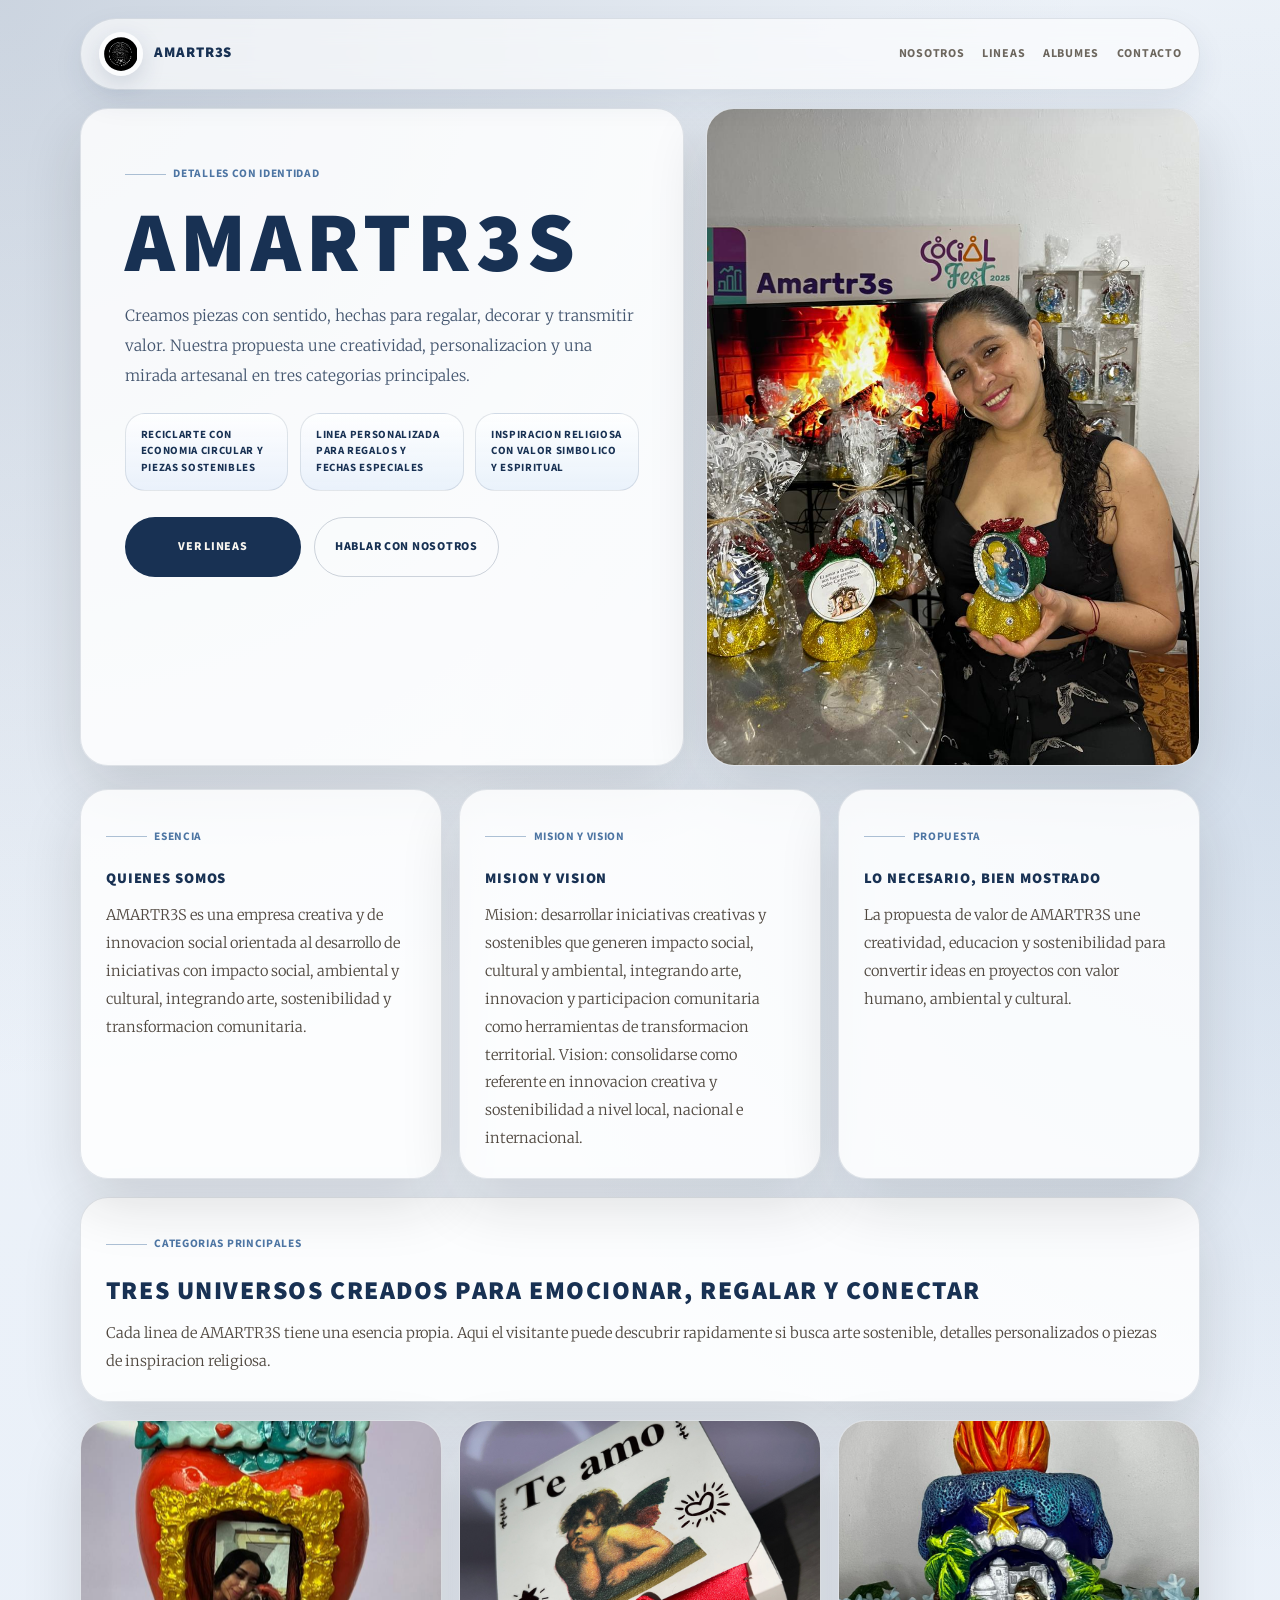
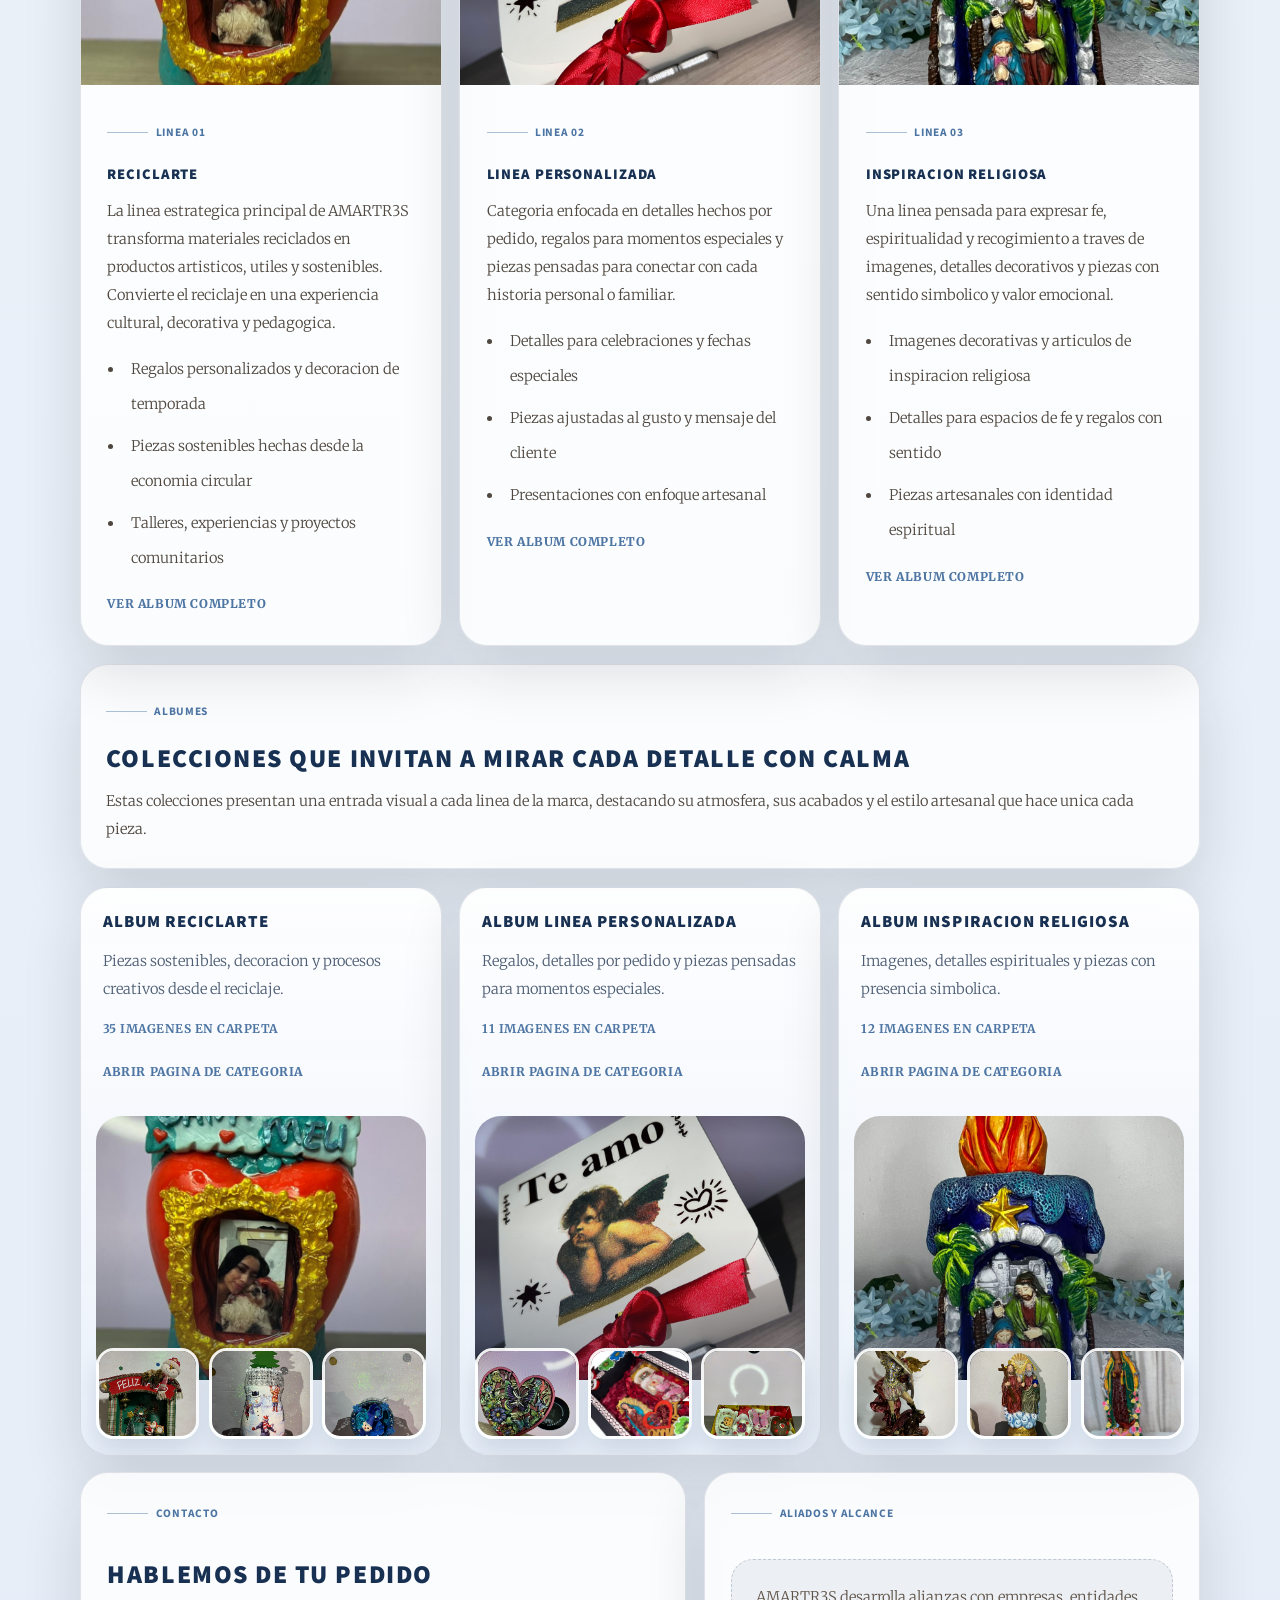
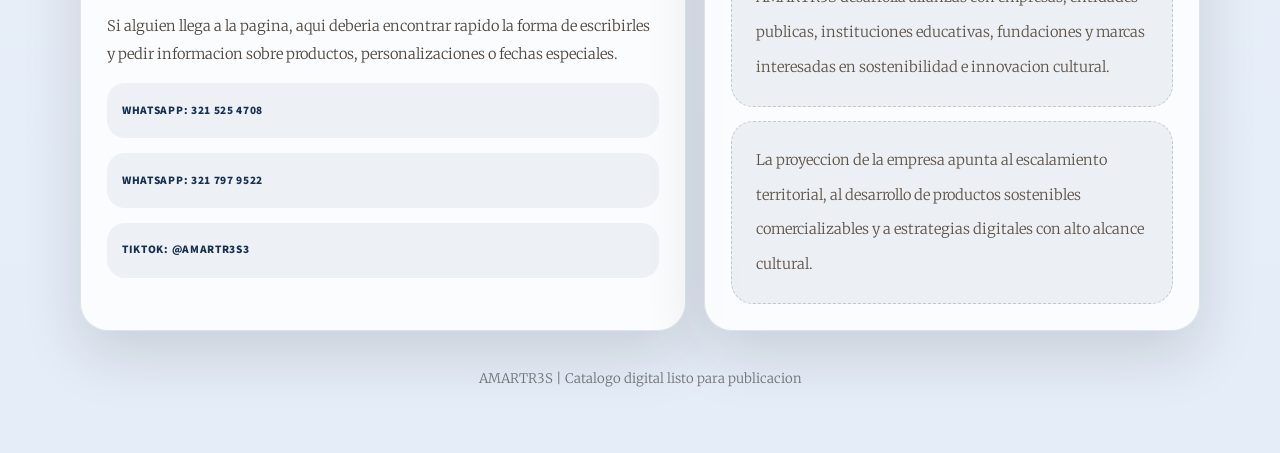
==== index.html @ bd8c4c05 "Initial site publish" ====
<!DOCTYPE HTML>
<html>
    <head>
        <title>AMARTR3S</title>
        <meta charset="utf-8" />
        <meta name="viewport" content="width=device-width, initial-scale=1, user-scalable=no" />
        <meta
            name="description"
            content="AMARTR3S crea detalles personalizados, decoracion reciclada y articulos con inspiracion religiosa."
        />
        <link rel="stylesheet" href="assets/css/main.css" />
        <noscript><link rel="stylesheet" href="assets/css/noscript.css" /></noscript>
        <style>
            :root {
                --cream: #f7f1e8;
                --sand: #dde6f2;
                --earth: #41597a;
                --forest: #183153;
                --olive: #4d75a3;
                --ink: #1f1d1a;
                --muted: #6c665d;
                --card: rgba(255, 255, 255, 0.82);
                --line: rgba(24, 49, 83, 0.16);
                --shadow: 0 24px 60px rgba(31, 29, 26, 0.14);
                --radius: 28px;
            }

            html {
                scroll-behavior: smooth;
            }

            body {
                background:
                    radial-gradient(circle at top left, rgba(65, 89, 122, 0.2), transparent 28%),
                    radial-gradient(circle at right 20%, rgba(77, 117, 163, 0.16), transparent 26%),
                    linear-gradient(180deg, #eef3f9 0%, #e5edf8 100%);
                color: var(--ink);
            }

            body,
            input,
            textarea {
                font-family: "Merriweather", Georgia, serif;
            }

            h1,
            h2,
            h3,
            h4,
            .brand,
            .nav-links a,
            .pill,
            .cta,
            .contact-chip,
            .section-tag {
                font-family: "Source Sans Pro", Helvetica, sans-serif;
                letter-spacing: 0.06em;
                text-transform: uppercase;
            }

            a {
                border-bottom: 0;
            }

            p {
                text-align: left;
            }

            #wrapper {
                background: transparent;
            }

            .site-shell {
                width: min(1120px, calc(100% - 2.4rem));
                margin: 0 auto;
                padding: 1.2rem 0 4rem 0;
            }

            .topbar {
                display: flex;
                align-items: center;
                justify-content: space-between;
                flex-wrap: wrap;
                gap: 1rem;
                padding: 0.9rem 1.2rem;
                margin-bottom: 1.2rem;
                background: rgba(255, 255, 255, 0.62);
                border: 1px solid rgba(24, 49, 83, 0.12);
                border-radius: 999px;
                backdrop-filter: blur(12px);
                box-shadow: 0 12px 30px rgba(24, 49, 83, 0.08);
            }

            .brand {
                display: inline-flex;
                align-items: center;
                gap: 0.8rem;
                color: var(--forest);
                font-size: 1rem;
                font-weight: 900;
            }

            .brand img {
                width: 3rem;
                height: 3rem;
                object-fit: contain;
                border-radius: 999px;
                background: rgba(255, 255, 255, 0.78);
                padding: 0.35rem;
                box-shadow: 0 8px 24px rgba(24, 49, 83, 0.15);
            }

            .nav-links {
                display: flex;
                gap: 1.2rem;
                flex-wrap: wrap;
                justify-content: flex-end;
            }

            .nav-links a {
                color: var(--muted);
                font-size: 0.82rem;
                font-weight: 700;
            }

            .nav-links a:hover,
            .nav-links a:focus {
                color: var(--forest);
            }

            .hero {
                display: grid;
                grid-template-columns: 1.1fr 0.9fr;
                gap: 1.5rem;
                align-items: stretch;
                margin-bottom: 1.6rem;
            }

            .hero-copy,
            .hero-photo,
            .panel,
            .line-card,
            .gallery-card,
            .contact-panel {
                background: var(--card);
                border: 1px solid rgba(24, 49, 83, 0.12);
                border-radius: var(--radius);
                box-shadow: var(--shadow);
            }

            .hero-copy {
                padding: 3rem;
            }

            .section-tag {
                display: inline-flex;
                align-items: center;
                gap: 0.5rem;
                margin-bottom: 1.2rem;
                color: var(--olive);
                font-size: 0.78rem;
                font-weight: 700;
            }

            .section-tag:before {
                content: "";
                width: 2.8rem;
                height: 1px;
                background: rgba(77, 117, 163, 0.45);
            }

            .hero h1 {
                margin-bottom: 1rem;
                font-size: clamp(2.8rem, 7vw, 5.8rem);
                line-height: 0.95;
                color: var(--forest);
            }

            .hero-lead {
                max-width: 36rem;
                margin-bottom: 1.2rem;
                font-size: 1.05rem;
                line-height: 1.95;
                color: #44566f;
            }

            .hero-points {
                display: grid;
                grid-template-columns: repeat(3, minmax(0, 1fr));
                gap: 0.8rem;
                margin: 1.5rem 0;
            }

            .pill {
                display: block;
                padding: 0.9rem 1rem;
                border: 1px solid rgba(24, 49, 83, 0.12);
                border-radius: 20px;
                background: linear-gradient(180deg, rgba(255, 255, 255, 0.84), rgba(230, 239, 250, 0.82));
                color: var(--forest);
                font-size: 0.75rem;
                font-weight: 700;
                line-height: 1.5;
            }

            .pill:hover {
                transform: translateY(-3px);
                box-shadow: 0 14px 28px rgba(24, 49, 83, 0.12);
            }

            .hero-actions {
                display: flex;
                gap: 0.9rem;
                flex-wrap: wrap;
                margin-top: 1.8rem;
            }

            .cta {
                display: inline-flex;
                align-items: center;
                justify-content: center;
                min-width: 12rem;
                padding: 1rem 1.35rem;
                border-radius: 999px;
                font-size: 0.82rem;
                font-weight: 800;
            }

            .cta.primary {
                background: var(--forest);
                color: #f8f5ef;
            }

            .cta.secondary {
                background: transparent;
                color: var(--forest);
                border: 1px solid rgba(24, 49, 83, 0.2);
            }

            .hero-photo {
                min-height: 100%;
                overflow: hidden;
            }

            .hero-photo img {
                width: 100%;
                height: 100%;
                min-height: 28rem;
                object-fit: cover;
                display: block;
            }

            .panel-grid,
            .lines-grid,
            .album-grid,
            .contact-grid {
                display: grid;
                gap: 1.2rem;
                margin-bottom: 1.2rem;
            }

            .panel-grid {
                grid-template-columns: repeat(3, minmax(0, 1fr));
            }

            .panel {
                padding: 1.7rem;
            }

            .panel h3,
            .line-card h3,
            .gallery-card h3,
            .contact-panel h3 {
                margin-bottom: 0.85rem;
                color: var(--forest);
                font-size: 1rem;
            }

            .panel p,
            .line-card p,
            .gallery-card p,
            .contact-panel p {
                margin: 0;
                color: #4f473f;
                line-height: 1.9;
            }

            .lines-grid {
                grid-template-columns: repeat(3, minmax(0, 1fr));
            }

            .line-card {
                overflow: hidden;
            }

            .line-link,
            .album-link {
                display: block;
                color: inherit;
            }

            .line-link:hover,
            .album-link:hover {
                transform: translateY(-4px);
            }

            .line-card img {
                width: 100%;
                height: 18rem;
                object-fit: cover;
                display: block;
            }

            .line-body,
            .gallery-body,
            .contact-body {
                padding: 1.8rem;
            }

            .card-cta {
                margin-top: 1rem;
                color: var(--olive);
                font-size: 0.82rem;
                font-weight: 800;
                letter-spacing: 0.05em;
                text-transform: uppercase;
            }

            .line-list {
                margin: 1rem 0 0 0;
                padding-left: 1.1rem;
                color: #4f473f;
            }

            .line-list li {
                margin-bottom: 0.5rem;
            }

            .album-grid {
                grid-template-columns: repeat(3, minmax(0, 1fr));
            }

            .album-card {
                overflow: hidden;
                padding: 0;
                background:
                    linear-gradient(180deg, rgba(255, 255, 255, 0.94), rgba(234, 241, 250, 0.92));
            }

            .album-cover {
                position: relative;
                padding: 1rem 1rem 0 1rem;
            }

            .album-cover:after {
                content: "";
                position: absolute;
                inset: 1rem 1rem 0 1rem;
                background: linear-gradient(180deg, transparent 42%, rgba(14, 28, 52, 0.42) 100%);
                border-radius: 26px;
                pointer-events: none;
            }

            .album-cover img {
                width: 100%;
                height: 18rem;
                border-radius: 26px;
                object-fit: cover;
                display: block;
            }

            .album-strip {
                display: grid;
                grid-template-columns: repeat(3, minmax(0, 1fr));
                gap: 0.65rem;
                padding: 0 1rem 1rem 1rem;
                margin-top: -2.2rem;
                position: relative;
                z-index: 2;
            }

            .album-strip img {
                width: 100%;
                height: 6.2rem;
                border-radius: 18px;
                object-fit: cover;
                display: block;
                border: 3px solid rgba(255, 255, 255, 0.92);
                box-shadow: 0 12px 24px rgba(24, 49, 83, 0.14);
            }

            .album-count {
                margin-top: 0.8rem;
                color: var(--olive);
                font-size: 0.82rem;
                font-weight: 700;
                letter-spacing: 0.04em;
                text-transform: uppercase;
            }

            .album-card .gallery-body {
                padding: 1.5rem 1.5rem 1rem 1.5rem;
            }

            .album-card h3 {
                font-size: 1.15rem;
            }

            .album-card p {
                color: #4d5d73;
            }

            .contact-grid {
                grid-template-columns: 1.1fr 0.9fr;
            }

            .contact-panel {
                padding: 0;
            }

            .contact-body {
                display: grid;
                gap: 1rem;
            }

            .contact-chip {
                display: inline-flex;
                align-items: center;
                padding: 0.95rem 1rem;
                border-radius: 18px;
                background: rgba(24, 49, 83, 0.06);
                color: var(--forest);
                font-size: 0.78rem;
                font-weight: 800;
            }

            .contact-note {
                padding: 1.4rem 1.6rem;
                border-radius: 22px;
                background: rgba(65, 89, 122, 0.08);
                border: 1px dashed rgba(24, 49, 83, 0.2);
                color: #5f5347;
            }

            .footer-note {
                padding-top: 1rem;
                color: rgba(31, 29, 26, 0.58);
                text-align: center;
                font-size: 0.9rem;
            }

            @media screen and (max-width: 980px) {
                .hero,
                .contact-grid,
                .lines-grid,
                .panel-grid,
                .album-grid {
                    grid-template-columns: 1fr;
                }

                .hero-copy {
                    padding: 2rem;
                }

                .hero-points {
                    grid-template-columns: 1fr;
                }
            }

            @media screen and (max-width: 640px) {
                .site-shell {
                    width: min(100% - 1.2rem, 1120px);
                }

                .topbar {
                    border-radius: 26px;
                    padding: 1rem;
                    justify-content: center;
                }

                .nav-links {
                    justify-content: center;
                }

                .hero h1 {
                    font-size: 2.8rem;
                }

                .hero-photo img,
                .line-card img,
                .album-cover img {
                    height: 13rem;
                    min-height: 13rem;
                }

                .album-strip img {
                    height: 4.8rem;
                }
            }
        </style>
    </head>
    <body class="is-preload">
        <div id="wrapper">
            <div class="site-shell">
                <header class="topbar">
                    <a class="brand" href="#inicio">
                        <img src="images/Logo/AMARTR3S.png" alt="Logo AMARTR3S" />
                        <span>AMARTR3S</span>
                    </a>
                    <nav class="nav-links">
                        <a href="#nosotros">Nosotros</a>
                        <a href="#lineas">Lineas</a>
                        <a href="#albumes">Albumes</a>
                        <a href="#contacto">Contacto</a>
                    </nav>
                </header>

                <main>
                    <section class="hero" id="inicio">
                        <div class="hero-copy">
                            <span class="section-tag">Detalles con identidad</span>
                            <h1>AMARTR3S</h1>
                            <p class="hero-lead">
                                Creamos piezas con sentido, hechas para regalar, decorar y transmitir
                                valor. Nuestra propuesta une creatividad, personalizacion y una
                                mirada artesanal en tres categorias principales.
                            </p>
                            <div class="hero-points">
                                <a class="pill" href="catalogo.html?categoria=reciclarte">ReciclArte con economia circular y piezas sostenibles</a>
                                <a class="pill" href="catalogo.html?categoria=personalizada">Linea personalizada para regalos y fechas especiales</a>
                                <a class="pill" href="catalogo.html?categoria=religiosa">Inspiracion religiosa con valor simbolico y espiritual</a>
                            </div>
                            <div class="hero-actions">
                                <a class="cta primary" href="#lineas">Ver lineas</a>
                                <a class="cta secondary" href="#contacto">Hablar con nosotros</a>
                            </div>
                        </div>
                        <div class="hero-photo">
                            <img src="images/Logo/Principal.jpeg" alt="Imagen principal de AMARTR3S" />
                        </div>
                    </section>

                    <section class="panel-grid" id="nosotros">
                        <article class="panel">
                            <span class="section-tag">Esencia</span>
                            <h3>Quienes somos</h3>
                            <p>
                                AMARTR3S es una empresa creativa y de innovacion social orientada al
                                desarrollo de iniciativas con impacto social, ambiental y cultural,
                                integrando arte, sostenibilidad y transformacion comunitaria.
                            </p>
                        </article>
                        <article class="panel">
                            <span class="section-tag">Mision y vision</span>
                            <h3>Mision y vision</h3>
                            <p>
                                Mision: desarrollar iniciativas creativas y sostenibles que generen
                                impacto social, cultural y ambiental, integrando arte, innovacion y
                                participacion comunitaria como herramientas de transformacion
                                territorial. Vision: consolidarse como referente en innovacion
                                creativa y sostenibilidad a nivel local, nacional e internacional.
                            </p>
                        </article>
                        <article class="panel">
                            <span class="section-tag">Propuesta</span>
                            <h3>Lo necesario, bien mostrado</h3>
                            <p>
                                La propuesta de valor de AMARTR3S une creatividad, educacion y
                                sostenibilidad para convertir ideas en proyectos con valor humano,
                                ambiental y cultural.
                            </p>
                        </article>
                    </section>

                    <section id="lineas">
                        <div class="panel" style="margin-bottom: 1.2rem;">
                            <span class="section-tag">Categorias principales</span>
                            <h2 style="margin-bottom: 0.8rem; color: var(--forest);">Tres universos creados para emocionar, regalar y conectar</h2>
                            <p>
                                Cada linea de AMARTR3S tiene una esencia propia. Aqui el visitante
                                puede descubrir rapidamente si busca arte sostenible, detalles
                                personalizados o piezas de inspiracion religiosa.
                            </p>
                        </div>

                        <div class="lines-grid">
                            <a class="line-card line-link" href="catalogo.html?categoria=reciclarte">
                                <img src="images/ReciclArte/Portada.jpeg" alt="Portada de ReciclArte" />
                                <div class="line-body">
                                    <span class="section-tag">Linea 01</span>
                                    <h3>ReciclArte</h3>
                                    <p>
                                        La linea estrategica principal de AMARTR3S transforma
                                        materiales reciclados en productos artisticos, utiles y
                                        sostenibles. Convierte el reciclaje en una experiencia
                                        cultural, decorativa y pedagogica.
                                    </p>
                                    <ul class="line-list">
                                        <li>Regalos personalizados y decoracion de temporada</li>
                                        <li>Piezas sostenibles hechas desde la economia circular</li>
                                        <li>Talleres, experiencias y proyectos comunitarios</li>
                                    </ul>
                                    <div class="card-cta">Ver album completo</div>
                                </div>
                            </a>

                            <a class="line-card line-link" href="catalogo.html?categoria=personalizada">
                                <img src="images/Linea personalizada/Portada.jpeg" alt="Portada de linea personalizada" />
                                <div class="line-body">
                                    <span class="section-tag">Linea 02</span>
                                    <h3>Linea personalizada</h3>
                                    <p>
                                        Categoria enfocada en detalles hechos por pedido, regalos para
                                        momentos especiales y piezas pensadas para conectar con cada
                                        historia personal o familiar.
                                    </p>
                                    <ul class="line-list">
                                        <li>Detalles para celebraciones y fechas especiales</li>
                                        <li>Piezas ajustadas al gusto y mensaje del cliente</li>
                                        <li>Presentaciones con enfoque artesanal</li>
                                    </ul>
                                    <div class="card-cta">Ver album completo</div>
                                </div>
                            </a>

                            <a class="line-card line-link" href="catalogo.html?categoria=religiosa">
                                <img src="images/Inspiracion religiosa/Portada.jpeg" alt="Portada de inspiracion religiosa" />
                                <div class="line-body">
                                    <span class="section-tag">Linea 03</span>
                                    <h3>Inspiracion religiosa</h3>
                                    <p>
                                        Una linea pensada para expresar fe, espiritualidad y
                                        recogimiento a traves de imagenes, detalles decorativos y
                                        piezas con sentido simbolico y valor emocional.
                                    </p>
                                    <ul class="line-list">
                                        <li>Imagenes decorativas y articulos de inspiracion religiosa</li>
                                        <li>Detalles para espacios de fe y regalos con sentido</li>
                                        <li>Piezas artesanales con identidad espiritual</li>
                                    </ul>
                                    <div class="card-cta">Ver album completo</div>
                                </div>
                            </a>
                        </div>
                    </section>

                    <section id="albumes">
                        <div class="panel" style="margin-bottom: 1.2rem;">
                            <span class="section-tag">Albumes</span>
                            <h2 style="margin-bottom: 0.8rem; color: var(--forest);">Colecciones que invitan a mirar cada detalle con calma</h2>
                            <p>
                                Estas colecciones presentan una entrada visual a cada linea de la
                                marca, destacando su atmosfera, sus acabados y el estilo artesanal
                                que hace unica cada pieza.
                            </p>
                        </div>

                        <div class="album-grid">
                            <a class="gallery-card album-card album-link" href="catalogo.html?categoria=reciclarte">
                                <div class="gallery-body">
                                    <h3>Album ReciclArte</h3>
                                    <p>Piezas sostenibles, decoracion y procesos creativos desde el reciclaje.</p>
                                    <div class="album-count" data-category-count="reciclarte">Cargando imagenes...</div>
                                    <div class="card-cta">Abrir pagina de categoria</div>
                                </div>
                                <div class="album-cover">
                                    <img src="images/ReciclArte/Portada.jpeg" alt="Portada album ReciclArte" />
                                </div>
                                <div class="album-strip">
                                    <img src="images/ReciclArte/IMG_1390.JPEG" alt="Muestra ReciclArte uno" />
                                    <img src="images/ReciclArte/IMG_1323.JPEG" alt="Muestra ReciclArte dos" />
                                    <img src="images/ReciclArte/IMG_1356.JPEG" alt="Muestra ReciclArte tres" />
                                </div>
                            </a>
                            <a class="gallery-card album-card album-link" href="catalogo.html?categoria=personalizada">
                                <div class="gallery-body">
                                    <h3>Album Linea personalizada</h3>
                                    <p>Regalos, detalles por pedido y piezas pensadas para momentos especiales.</p>
                                    <div class="album-count" data-category-count="personalizada">Cargando imagenes...</div>
                                    <div class="card-cta">Abrir pagina de categoria</div>
                                </div>
                                <div class="album-cover">
                                    <img src="images/Linea personalizada/Portada.jpeg" alt="Portada album linea personalizada" />
                                </div>
                                <div class="album-strip">
                                    <img src="images/Linea personalizada/WhatsApp Image 2026-03-20 at 8.17.40 PM (2).jpeg" alt="Muestra personalizada uno" />
                                    <img src="images/Linea personalizada/WhatsApp Image 2026-03-20 at 8.17.43 PM.jpeg" alt="Muestra personalizada dos" />
                                    <img src="images/Linea personalizada/WhatsApp Image 2026-03-20 at 8.18.00 PM.jpeg" alt="Muestra personalizada tres" />
                                </div>
                            </a>
                            <a class="gallery-card album-card album-link" href="catalogo.html?categoria=religiosa">
                                <div class="gallery-body">
                                    <h3>Album Inspiracion religiosa</h3>
                                    <p>Imagenes, detalles espirituales y piezas con presencia simbolica.</p>
                                    <div class="album-count" data-category-count="religiosa">Cargando imagenes...</div>
                                    <div class="card-cta">Abrir pagina de categoria</div>
                                </div>
                                <div class="album-cover">
                                    <img src="images/Inspiracion religiosa/Portada.jpeg" alt="Portada album inspiracion religiosa" />
                                </div>
                                <div class="album-strip">
                                    <img src="images/Inspiracion religiosa/IMG_0183.JPEG" alt="Muestra religiosa uno" />
                                    <img src="images/Inspiracion religiosa/IMG_0524.JPEG" alt="Muestra religiosa dos" />
                                    <img src="images/Inspiracion religiosa/WhatsApp Image 2026-03-20 at 8.17.40 PM.jpeg" alt="Muestra religiosa tres" />
                                </div>
                            </a>
                        </div>
                    </section>

                    <section class="contact-grid" id="contacto">
                        <article class="contact-panel">
                            <div class="contact-body">
                                <span class="section-tag">Contacto</span>
                                <h2 style="margin-bottom: 0.4rem; color: var(--forest);">Hablemos de tu pedido</h2>
                                <p>
                                    Si alguien llega a la pagina, aqui deberia encontrar rapido la
                                    forma de escribirles y pedir informacion sobre productos,
                                    personalizaciones o fechas especiales.
                                </p>
                                <a class="contact-chip" href="https://wa.me/573215254708">WhatsApp: 321 525 4708</a>
                                <a class="contact-chip" href="https://wa.me/573217979522">WhatsApp: 321 797 9522</a>
                                <a class="contact-chip" href="https://www.tiktok.com/@amartr3s3?is_from_webapp=1&amp;sender_device=pc">TikTok: @amartr3s3</a>
                            </div>
                        </article>

                        <aside class="contact-panel">
                            <div class="contact-body">
                                <span class="section-tag">Aliados y alcance</span>
                                <div class="contact-note">
                                    AMARTR3S desarrolla alianzas con empresas, entidades publicas,
                                    instituciones educativas, fundaciones y marcas interesadas en
                                    sostenibilidad e innovacion cultural.
                                </div>
                                <div class="contact-note">
                                    La proyeccion de la empresa apunta al escalamiento territorial,
                                    al desarrollo de productos sostenibles comercializables y a
                                    estrategias digitales con alto alcance cultural.
                                </div>
                            </div>
                        </aside>
                    </section>
                </main>

                <div class="footer-note">
                    AMARTR3S | Catalogo digital listo para publicacion
                </div>
            </div>
        </div>

        <script src="assets/js/catalog-data.js"></script>
        <script src="assets/js/jquery.min.js"></script>
        <script src="assets/js/jquery.scrollex.min.js"></script>
        <script src="assets/js/jquery.scrolly.min.js"></script>
        <script src="assets/js/browser.min.js"></script>
        <script src="assets/js/breakpoints.min.js"></script>
        <script src="assets/js/util.js"></script>
        <script>
            (function () {
                var categories = (window.AMARTR3S_DATA && window.AMARTR3S_DATA.categories) || {};
                var counters = document.querySelectorAll("[data-category-count]");

                counters.forEach(function (node) {
                    var key = node.getAttribute("data-category-count");
                    var itemCount = categories[key] && categories[key].items ? categories[key].items.length : 0;
                    node.textContent = itemCount + " imagenes en carpeta";
                });
            })();
        </script>
        <script src="assets/js/main.js"></script>
    </body>
</html>
---- assets/css/main.css ----
@import url(fontawesome-all.min.css);
@import url("https://fonts.googleapis.com/css?family=Merriweather:300,700,300italic,700italic|Source+Sans+Pro:900");

/*
	Massively by HTML5 UP
	html5up.net | @ajlkn
	Free for personal and commercial use under the CCA 3.0 license (html5up.net/license)
*/

html, body, div, span, applet, object,
iframe, h1, h2, h3, h4, h5, h6, p, blockquote,
pre, a, abbr, acronym, address, big, cite,
code, del, dfn, em, img, ins, kbd, q, s, samp,
small, strike, strong, sub, sup, tt, var, b,
u, i, center, dl, dt, dd, ol, ul, li, fieldset,
form, label, legend, table, caption, tbody,
tfoot, thead, tr, th, td, article, aside,
canvas, details, embed, figure, figcaption,
footer, header, hgroup, menu, nav, output, ruby,
section, summary, time, mark, audio, video {
	margin: 0;
	padding: 0;
	border: 0;
	font-size: 100%;
	font: inherit;
	vertical-align: baseline;}

article, aside, details, figcaption, figure,
footer, header, hgroup, menu, nav, section {
	display: block;}

body {
	line-height: 1;
}

ol, ul {
	list-style: none;
}

blockquote, q {
	quotes: none;
}

	blockquote:before, blockquote:after, q:before, q:after {
		content: '';
		content: none;
	}

table {
	border-collapse: collapse;
	border-spacing: 0;
}

body {
	-webkit-text-size-adjust: none;
}

mark {
	background-color: transparent;
	color: inherit;
}

input::-moz-focus-inner {
	border: 0;
	padding: 0;
}

input, select, textarea {
	-moz-appearance: none;
	-webkit-appearance: none;
	-ms-appearance: none;
	appearance: none;
}

/* Basic */

	@-ms-viewport {
		width: device-width;
	}

	body {
		-ms-overflow-style: scrollbar;
	}

	@media screen and (max-width: 480px) {

		html, body {
			min-width: 320px;
		}

	}

	html {
		box-sizing: border-box;
	}

	*, *:before, *:after {
		box-sizing: inherit;
	}

	body {
		background-color: #1e252d;
	}

		body.is-preload *, body.is-preload *:before, body.is-preload *:after {
			-moz-animation: none !important;
			-webkit-animation: none !important;
			-ms-animation: none !important;
			animation: none !important;
			-moz-transition: none !important;
			-webkit-transition: none !important;
			-ms-transition: none !important;
			transition: none !important;
		}

/* Type */

	html {
		font-size: 16pt;
	}

		@media screen and (max-width: 1680px) {

			html {
				font-size: 12pt;
			}

		}

		@media screen and (max-width: 1280px) {

			html {
				font-size: 11pt;
			}

		}

		@media screen and (max-width: 360px) {

			html {
				font-size: 10pt;
			}

		}

	body {
		color: #212931;
	}

	body, input, select, textarea {
		font-family: "Merriweather", Georgia, serif;
		font-weight: 300;
		font-size: 1rem;
		line-height: 2.375;
	}

	a {
		-moz-transition: color 0.2s ease-in-out, background-color 0.2s ease-in-out, border-color 0.2s ease-in-out, box-shadow 0.2s ease-in-out;
		-webkit-transition: color 0.2s ease-in-out, background-color 0.2s ease-in-out, border-color 0.2s ease-in-out, box-shadow 0.2s ease-in-out;
		-ms-transition: color 0.2s ease-in-out, background-color 0.2s ease-in-out, border-color 0.2s ease-in-out, box-shadow 0.2s ease-in-out;
		transition: color 0.2s ease-in-out, background-color 0.2s ease-in-out, border-color 0.2s ease-in-out, box-shadow 0.2s ease-in-out;
		border-bottom: dotted 1px;
		text-decoration: none;
	}

		a:hover {
			border-bottom-color: transparent;
		}

	strong, b {
		font-weight: 600;
	}

	em, i {
		font-style: italic;
	}

	p {
		text-align: justify;
		margin: 0 0 2rem 0;
	}

	h1, h2, h3, h4, h5, h6 {
		font-family: "Source Sans Pro", Helvetica, sans-serif;
		font-weight: 900;
		line-height: 1.5;
		letter-spacing: 0.075em;
		text-transform: uppercase;
		margin: 0 0 1rem 0;
	}

		h1 a, h2 a, h3 a, h4 a, h5 a, h6 a {
			border-bottom: 0;
			color: inherit;
			text-decoration: none;
		}

	h1 {
		font-size: 4rem;
		line-height: 1.1;
		margin: 0 0 2rem 0;
	}

	h2 {
		font-size: 1.75rem;
		line-height: 1.3;
		margin: 0 0 1.5rem 0;
	}

	h3 {
		font-size: 1.25rem;
		margin: 0 0 1.5rem 0;
	}

	h4 {
		font-size: 1rem;
	}

	h5 {
		font-size: 0.9rem;
	}

	h6 {
		font-size: 0.8rem;
	}

	sub {
		font-size: 0.8rem;
		position: relative;
		top: 0.5rem;
	}

	sup {
		font-size: 0.8rem;
		position: relative;
		top: -0.5rem;
	}

	blockquote {
		border-left: solid 4px;
		font-style: italic;
		margin: 0 0 2rem 0;
		padding: 0.5rem 0 0.5rem 2rem;
	}

	code {
		border: solid 2px;
		font-family: "Courier New", monospace;
		font-size: 0.9rem;
		margin: 0 0.25rem;
		padding: 0.25rem 0.65rem;
	}

	pre {
		-webkit-overflow-scrolling: touch;
		font-family: "Courier New", monospace;
		font-size: 0.9rem;
		margin: 0 0 2rem 0;
	}

		pre code {
			display: block;
			line-height: 1.75;
			padding: 1rem 1.5rem;
			overflow-x: auto;
		}

	hr {
		border: 0;
		border-bottom: solid 2px;
		margin: 3rem 0;
	}

		hr.major {
			margin: 5rem 0;
		}

	.align-left {
		text-align: left;
	}

	.align-center {
		text-align: center;
	}

	.align-right {
		text-align: right;
	}

	input, select, textarea {
		color: #212931;
	}

	a {
		color: #212931;
		border-bottom-color: rgba(33, 41, 49, 0.5);
	}

		a:hover {
			border-bottom-color: transparent;
			color: #18bfef !important;
		}

	strong, b {
		color: #212931;
	}

	h1, h2, h3, h4, h5, h6 {
		color: #212931;
	}

	blockquote {
		border-left-color: #eeeeee;
	}

	code {
		background: rgba(220, 220, 220, 0.25);
		border-color: #eeeeee;
	}

	hr {
		border-bottom-color: #eeeeee;
	}

/* Row */

	.row {
		display: flex;
		flex-wrap: wrap;
		box-sizing: border-box;
		align-items: stretch;
	}

		.row > * {
			box-sizing: border-box;
		}

		.row.gtr-uniform > * > :last-child {
			margin-bottom: 0;
		}

		.row.aln-left {
			justify-content: flex-start;
		}

		.row.aln-center {
			justify-content: center;
		}

		.row.aln-right {
			justify-content: flex-end;
		}

		.row.aln-top {
			align-items: flex-start;
		}

		.row.aln-middle {
			align-items: center;
		}

		.row.aln-bottom {
			align-items: flex-end;
		}

		.row > .imp {
			order: -1;
		}

		.row > .col-1 {
			width: 8.33333%;
		}

		.row > .off-1 {
			margin-left: 8.33333%;
		}

		.row > .col-2 {
			width: 16.66667%;
		}

		.row > .off-2 {
			margin-left: 16.66667%;
		}

		.row > .col-3 {
			width: 25%;
		}

		.row > .off-3 {
			margin-left: 25%;
		}

		.row > .col-4 {
			width: 33.33333%;
		}

		.row > .off-4 {
			margin-left: 33.33333%;
		}

		.row > .col-5 {
			width: 41.66667%;
		}

		.row > .off-5 {
			margin-left: 41.66667%;
		}

		.row > .col-6 {
			width: 50%;
		}

		.row > .off-6 {
			margin-left: 50%;
		}

		.row > .col-7 {
			width: 58.33333%;
		}

		.row > .off-7 {
			margin-left: 58.33333%;
		}

		.row > .col-8 {
			width: 66.66667%;
		}

		.row > .off-8 {
			margin-left: 66.66667%;
		}

		.row > .col-9 {
			width: 75%;
		}

		.row > .off-9 {
			margin-left: 75%;
		}

		.row > .col-10 {
			width: 83.33333%;
		}

		.row > .off-10 {
			margin-left: 83.33333%;
		}

		.row > .col-11 {
			width: 91.66667%;
		}

		.row > .off-11 {
			margin-left: 91.66667%;
		}

		.row > .col-12 {
			width: 100%;
		}

		.row > .off-12 {
			margin-left: 100%;
		}

		.row.gtr-0 {
			margin-top: 0;
			margin-left: 0rem;
		}

			.row.gtr-0 > * {
				padding: 0 0 0 0rem;
			}

			.row.gtr-0.gtr-uniform {
				margin-top: 0rem;
			}

				.row.gtr-0.gtr-uniform > * {
					padding-top: 0rem;
				}

		.row.gtr-25 {
			margin-top: 0;
			margin-left: -0.375rem;
		}

			.row.gtr-25 > * {
				padding: 0 0 0 0.375rem;
			}

			.row.gtr-25.gtr-uniform {
				margin-top: -0.375rem;
			}

				.row.gtr-25.gtr-uniform > * {
					padding-top: 0.375rem;
				}

		.row.gtr-50 {
			margin-top: 0;
			margin-left: -0.75rem;
		}

			.row.gtr-50 > * {
				padding: 0 0 0 0.75rem;
			}

			.row.gtr-50.gtr-uniform {
				margin-top: -0.75rem;
			}

				.row.gtr-50.gtr-uniform > * {
					padding-top: 0.75rem;
				}

		.row {
			margin-top: 0;
			margin-left: -1.5rem;
		}

			.row > * {
				padding: 0 0 0 1.5rem;
			}

			.row.gtr-uniform {
				margin-top: -1.5rem;
			}

				.row.gtr-uniform > * {
					padding-top: 1.5rem;
				}

		.row.gtr-150 {
			margin-top: 0;
			margin-left: -2.25rem;
		}

			.row.gtr-150 > * {
				padding: 0 0 0 2.25rem;
			}

			.row.gtr-150.gtr-uniform {
				margin-top: -2.25rem;
			}

				.row.gtr-150.gtr-uniform > * {
					padding-top: 2.25rem;
				}

		.row.gtr-200 {
			margin-top: 0;
			margin-left: -3rem;
		}

			.row.gtr-200 > * {
				padding: 0 0 0 3rem;
			}

			.row.gtr-200.gtr-uniform {
				margin-top: -3rem;
			}

				.row.gtr-200.gtr-uniform > * {
					padding-top: 3rem;
				}

		@media screen and (max-width: 1680px) {

			.row {
				display: flex;
				flex-wrap: wrap;
				box-sizing: border-box;
				align-items: stretch;
			}

				.row > * {
					box-sizing: border-box;
				}

				.row.gtr-uniform > * > :last-child {
					margin-bottom: 0;
				}

				.row.aln-left {
					justify-content: flex-start;
				}

				.row.aln-center {
					justify-content: center;
				}

				.row.aln-right {
					justify-content: flex-end;
				}

				.row.aln-top {
					align-items: flex-start;
				}

				.row.aln-middle {
					align-items: center;
				}

				.row.aln-bottom {
					align-items: flex-end;
				}

				.row > .imp-xlarge {
					order: -1;
				}

				.row > .col-1-xlarge {
					width: 8.33333%;
				}

				.row > .off-1-xlarge {
					margin-left: 8.33333%;
				}

				.row > .col-2-xlarge {
					width: 16.66667%;
				}

				.row > .off-2-xlarge {
					margin-left: 16.66667%;
				}

				.row > .col-3-xlarge {
					width: 25%;
				}

				.row > .off-3-xlarge {
					margin-left: 25%;
				}

				.row > .col-4-xlarge {
					width: 33.33333%;
				}

				.row > .off-4-xlarge {
					margin-left: 33.33333%;
				}

				.row > .col-5-xlarge {
					width: 41.66667%;
				}

				.row > .off-5-xlarge {
					margin-left: 41.66667%;
				}

				.row > .col-6-xlarge {
					width: 50%;
				}

				.row > .off-6-xlarge {
					margin-left: 50%;
				}

				.row > .col-7-xlarge {
					width: 58.33333%;
				}

				.row > .off-7-xlarge {
					margin-left: 58.33333%;
				}

				.row > .col-8-xlarge {
					width: 66.66667%;
				}

				.row > .off-8-xlarge {
					margin-left: 66.66667%;
				}

				.row > .col-9-xlarge {
					width: 75%;
				}

				.row > .off-9-xlarge {
					margin-left: 75%;
				}

				.row > .col-10-xlarge {
					width: 83.33333%;
				}

				.row > .off-10-xlarge {
					margin-left: 83.33333%;
				}

				.row > .col-11-xlarge {
					width: 91.66667%;
				}

				.row > .off-11-xlarge {
					margin-left: 91.66667%;
				}

				.row > .col-12-xlarge {
					width: 100%;
				}

				.row > .off-12-xlarge {
					margin-left: 100%;
				}

				.row.gtr-0 {
					margin-top: 0;
					margin-left: 0rem;
				}

					.row.gtr-0 > * {
						padding: 0 0 0 0rem;
					}

					.row.gtr-0.gtr-uniform {
						margin-top: 0rem;
					}

						.row.gtr-0.gtr-uniform > * {
							padding-top: 0rem;
						}

				.row.gtr-25 {
					margin-top: 0;
					margin-left: -0.375rem;
				}

					.row.gtr-25 > * {
						padding: 0 0 0 0.375rem;
					}

					.row.gtr-25.gtr-uniform {
						margin-top: -0.375rem;
					}

						.row.gtr-25.gtr-uniform > * {
							padding-top: 0.375rem;
						}

				.row.gtr-50 {
					margin-top: 0;
					margin-left: -0.75rem;
				}

					.row.gtr-50 > * {
						padding: 0 0 0 0.75rem;
					}

					.row.gtr-50.gtr-uniform {
						margin-top: -0.75rem;
					}

						.row.gtr-50.gtr-uniform > * {
							padding-top: 0.75rem;
						}

				.row {
					margin-top: 0;
					margin-left: -1.5rem;
				}

					.row > * {
						padding: 0 0 0 1.5rem;
					}

					.row.gtr-uniform {
						margin-top: -1.5rem;
					}

						.row.gtr-uniform > * {
							padding-top: 1.5rem;
						}

				.row.gtr-150 {
					margin-top: 0;
					margin-left: -2.25rem;
				}

					.row.gtr-150 > * {
						padding: 0 0 0 2.25rem;
					}

					.row.gtr-150.gtr-uniform {
						margin-top: -2.25rem;
					}

						.row.gtr-150.gtr-uniform > * {
							padding-top: 2.25rem;
						}

				.row.gtr-200 {
					margin-top: 0;
					margin-left: -3rem;
				}

					.row.gtr-200 > * {
						padding: 0 0 0 3rem;
					}

					.row.gtr-200.gtr-uniform {
						margin-top: -3rem;
					}

						.row.gtr-200.gtr-uniform > * {
							padding-top: 3rem;
						}

		}

		@media screen and (max-width: 1280px) {

			.row {
				display: flex;
				flex-wrap: wrap;
				box-sizing: border-box;
				align-items: stretch;
			}

				.row > * {
					box-sizing: border-box;
				}

				.row.gtr-uniform > * > :last-child {
					margin-bottom: 0;
				}

				.row.aln-left {
					justify-content: flex-start;
				}

				.row.aln-center {
					justify-content: center;
				}

				.row.aln-right {
					justify-content: flex-end;
				}

				.row.aln-top {
					align-items: flex-start;
				}

				.row.aln-middle {
					align-items: center;
				}

				.row.aln-bottom {
					align-items: flex-end;
				}

				.row > .imp-large {
					order: -1;
				}

				.row > .col-1-large {
					width: 8.33333%;
				}

				.row > .off-1-large {
					margin-left: 8.33333%;
				}

				.row > .col-2-large {
					width: 16.66667%;
				}

				.row > .off-2-large {
					margin-left: 16.66667%;
				}

				.row > .col-3-large {
					width: 25%;
				}

				.row > .off-3-large {
					margin-left: 25%;
				}

				.row > .col-4-large {
					width: 33.33333%;
				}

				.row > .off-4-large {
					margin-left: 33.33333%;
				}

				.row > .col-5-large {
					width: 41.66667%;
				}

				.row > .off-5-large {
					margin-left: 41.66667%;
				}

				.row > .col-6-large {
					width: 50%;
				}

				.row > .off-6-large {
					margin-left: 50%;
				}

				.row > .col-7-large {
					width: 58.33333%;
				}

				.row > .off-7-large {
					margin-left: 58.33333%;
				}

				.row > .col-8-large {
					width: 66.66667%;
				}

				.row > .off-8-large {
					margin-left: 66.66667%;
				}

				.row > .col-9-large {
					width: 75%;
				}

				.row > .off-9-large {
					margin-left: 75%;
				}

				.row > .col-10-large {
					width: 83.33333%;
				}

				.row > .off-10-large {
					margin-left: 83.33333%;
				}

				.row > .col-11-large {
					width: 91.66667%;
				}

				.row > .off-11-large {
					margin-left: 91.66667%;
				}

				.row > .col-12-large {
					width: 100%;
				}

				.row > .off-12-large {
					margin-left: 100%;
				}

				.row.gtr-0 {
					margin-top: 0;
					margin-left: 0rem;
				}

					.row.gtr-0 > * {
						padding: 0 0 0 0rem;
					}

					.row.gtr-0.gtr-uniform {
						margin-top: 0rem;
					}

						.row.gtr-0.gtr-uniform > * {
							padding-top: 0rem;
						}

				.row.gtr-25 {
					margin-top: 0;
					margin-left: -0.375rem;
				}

					.row.gtr-25 > * {
						padding: 0 0 0 0.375rem;
					}

					.row.gtr-25.gtr-uniform {
						margin-top: -0.375rem;
					}

						.row.gtr-25.gtr-uniform > * {
							padding-top: 0.375rem;
						}

				.row.gtr-50 {
					margin-top: 0;
					margin-left: -0.75rem;
				}

					.row.gtr-50 > * {
						padding: 0 0 0 0.75rem;
					}

					.row.gtr-50.gtr-uniform {
						margin-top: -0.75rem;
					}

						.row.gtr-50.gtr-uniform > * {
							padding-top: 0.75rem;
						}

				.row {
					margin-top: 0;
					margin-left: -1.5rem;
				}

					.row > * {
						padding: 0 0 0 1.5rem;
					}

					.row.gtr-uniform {
						margin-top: -1.5rem;
					}

						.row.gtr-uniform > * {
							padding-top: 1.5rem;
						}

				.row.gtr-150 {
					margin-top: 0;
					margin-left: -2.25rem;
				}

					.row.gtr-150 > * {
						padding: 0 0 0 2.25rem;
					}

					.row.gtr-150.gtr-uniform {
						margin-top: -2.25rem;
					}

						.row.gtr-150.gtr-uniform > * {
							padding-top: 2.25rem;
						}

				.row.gtr-200 {
					margin-top: 0;
					margin-left: -3rem;
				}

					.row.gtr-200 > * {
						padding: 0 0 0 3rem;
					}

					.row.gtr-200.gtr-uniform {
						margin-top: -3rem;
					}

						.row.gtr-200.gtr-uniform > * {
							padding-top: 3rem;
						}

		}

		@media screen and (max-width: 980px) {

			.row {
				display: flex;
				flex-wrap: wrap;
				box-sizing: border-box;
				align-items: stretch;
			}

				.row > * {
					box-sizing: border-box;
				}

				.row.gtr-uniform > * > :last-child {
					margin-bottom: 0;
				}

				.row.aln-left {
					justify-content: flex-start;
				}

				.row.aln-center {
					justify-content: center;
				}

				.row.aln-right {
					justify-content: flex-end;
				}

				.row.aln-top {
					align-items: flex-start;
				}

				.row.aln-middle {
					align-items: center;
				}

				.row.aln-bottom {
					align-items: flex-end;
				}

				.row > .imp-medium {
					order: -1;
				}

				.row > .col-1-medium {
					width: 8.33333%;
				}

				.row > .off-1-medium {
					margin-left: 8.33333%;
				}

				.row > .col-2-medium {
					width: 16.66667%;
				}

				.row > .off-2-medium {
					margin-left: 16.66667%;
				}

				.row > .col-3-medium {
					width: 25%;
				}

				.row > .off-3-medium {
					margin-left: 25%;
				}

				.row > .col-4-medium {
					width: 33.33333%;
				}

				.row > .off-4-medium {
					margin-left: 33.33333%;
				}

				.row > .col-5-medium {
					width: 41.66667%;
				}

				.row > .off-5-medium {
					margin-left: 41.66667%;
				}

				.row > .col-6-medium {
					width: 50%;
				}

				.row > .off-6-medium {
					margin-left: 50%;
				}

				.row > .col-7-medium {
					width: 58.33333%;
				}

				.row > .off-7-medium {
					margin-left: 58.33333%;
				}

				.row > .col-8-medium {
					width: 66.66667%;
				}

				.row > .off-8-medium {
					margin-left: 66.66667%;
				}

				.row > .col-9-medium {
					width: 75%;
				}

				.row > .off-9-medium {
					margin-left: 75%;
				}

				.row > .col-10-medium {
					width: 83.33333%;
				}

				.row > .off-10-medium {
					margin-left: 83.33333%;
				}

				.row > .col-11-medium {
					width: 91.66667%;
				}

				.row > .off-11-medium {
					margin-left: 91.66667%;
				}

				.row > .col-12-medium {
					width: 100%;
				}

				.row > .off-12-medium {
					margin-left: 100%;
				}

				.row.gtr-0 {
					margin-top: 0;
					margin-left: 0rem;
				}

					.row.gtr-0 > * {
						padding: 0 0 0 0rem;
					}

					.row.gtr-0.gtr-uniform {
						margin-top: 0rem;
					}

						.row.gtr-0.gtr-uniform > * {
							padding-top: 0rem;
						}

				.row.gtr-25 {
					margin-top: 0;
					margin-left: -0.375rem;
				}

					.row.gtr-25 > * {
						padding: 0 0 0 0.375rem;
					}

					.row.gtr-25.gtr-uniform {
						margin-top: -0.375rem;
					}

						.row.gtr-25.gtr-uniform > * {
							padding-top: 0.375rem;
						}

				.row.gtr-50 {
					margin-top: 0;
					margin-left: -0.75rem;
				}

					.row.gtr-50 > * {
						padding: 0 0 0 0.75rem;
					}

					.row.gtr-50.gtr-uniform {
						margin-top: -0.75rem;
					}

						.row.gtr-50.gtr-uniform > * {
							padding-top: 0.75rem;
						}

				.row {
					margin-top: 0;
					margin-left: -1.5rem;
				}

					.row > * {
						padding: 0 0 0 1.5rem;
					}

					.row.gtr-uniform {
						margin-top: -1.5rem;
					}

						.row.gtr-uniform > * {
							padding-top: 1.5rem;
						}

				.row.gtr-150 {
					margin-top: 0;
					margin-left: -2.25rem;
				}

					.row.gtr-150 > * {
						padding: 0 0 0 2.25rem;
					}

					.row.gtr-150.gtr-uniform {
						margin-top: -2.25rem;
					}

						.row.gtr-150.gtr-uniform > * {
							padding-top: 2.25rem;
						}

				.row.gtr-200 {
					margin-top: 0;
					margin-left: -3rem;
				}

					.row.gtr-200 > * {
						padding: 0 0 0 3rem;
					}

					.row.gtr-200.gtr-uniform {
						margin-top: -3rem;
					}

						.row.gtr-200.gtr-uniform > * {
							padding-top: 3rem;
						}

		}

		@media screen and (max-width: 736px) {

			.row {
				display: flex;
				flex-wrap: wrap;
				box-sizing: border-box;
				align-items: stretch;
			}

				.row > * {
					box-sizing: border-box;
				}

				.row.gtr-uniform > * > :last-child {
					margin-bottom: 0;
				}

				.row.aln-left {
					justify-content: flex-start;
				}

				.row.aln-center {
					justify-content: center;
				}

				.row.aln-right {
					justify-content: flex-end;
				}

				.row.aln-top {
					align-items: flex-start;
				}

				.row.aln-middle {
					align-items: center;
				}

				.row.aln-bottom {
					align-items: flex-end;
				}

				.row > .imp-small {
					order: -1;
				}

				.row > .col-1-small {
					width: 8.33333%;
				}

				.row > .off-1-small {
					margin-left: 8.33333%;
				}

				.row > .col-2-small {
					width: 16.66667%;
				}

				.row > .off-2-small {
					margin-left: 16.66667%;
				}

				.row > .col-3-small {
					width: 25%;
				}

				.row > .off-3-small {
					margin-left: 25%;
				}

				.row > .col-4-small {
					width: 33.33333%;
				}

				.row > .off-4-small {
					margin-left: 33.33333%;
				}

				.row > .col-5-small {
					width: 41.66667%;
				}

				.row > .off-5-small {
					margin-left: 41.66667%;
				}

				.row > .col-6-small {
					width: 50%;
				}

				.row > .off-6-small {
					margin-left: 50%;
				}

				.row > .col-7-small {
					width: 58.33333%;
				}

				.row > .off-7-small {
					margin-left: 58.33333%;
				}

				.row > .col-8-small {
					width: 66.66667%;
				}

				.row > .off-8-small {
					margin-left: 66.66667%;
				}

				.row > .col-9-small {
					width: 75%;
				}

				.row > .off-9-small {
					margin-left: 75%;
				}

				.row > .col-10-small {
					width: 83.33333%;
				}

				.row > .off-10-small {
					margin-left: 83.33333%;
				}

				.row > .col-11-small {
					width: 91.66667%;
				}

				.row > .off-11-small {
					margin-left: 91.66667%;
				}

				.row > .col-12-small {
					width: 100%;
				}

				.row > .off-12-small {
					margin-left: 100%;
				}

				.row.gtr-0 {
					margin-top: 0;
					margin-left: 0rem;
				}

					.row.gtr-0 > * {
						padding: 0 0 0 0rem;
					}

					.row.gtr-0.gtr-uniform {
						margin-top: 0rem;
					}

						.row.gtr-0.gtr-uniform > * {
							padding-top: 0rem;
						}

				.row.gtr-25 {
					margin-top: 0;
					margin-left: -0.375rem;
				}

					.row.gtr-25 > * {
						padding: 0 0 0 0.375rem;
					}

					.row.gtr-25.gtr-uniform {
						margin-top: -0.375rem;
					}

						.row.gtr-25.gtr-uniform > * {
							padding-top: 0.375rem;
						}

				.row.gtr-50 {
					margin-top: 0;
					margin-left: -0.75rem;
				}

					.row.gtr-50 > * {
						padding: 0 0 0 0.75rem;
					}

					.row.gtr-50.gtr-uniform {
						margin-top: -0.75rem;
					}

						.row.gtr-50.gtr-uniform > * {
							padding-top: 0.75rem;
						}

				.row {
					margin-top: 0;
					margin-left: -1.5rem;
				}

					.row > * {
						padding: 0 0 0 1.5rem;
					}

					.row.gtr-uniform {
						margin-top: -1.5rem;
					}

						.row.gtr-uniform > * {
							padding-top: 1.5rem;
						}

				.row.gtr-150 {
					margin-top: 0;
					margin-left: -2.25rem;
				}

					.row.gtr-150 > * {
						padding: 0 0 0 2.25rem;
					}

					.row.gtr-150.gtr-uniform {
						margin-top: -2.25rem;
					}

						.row.gtr-150.gtr-uniform > * {
							padding-top: 2.25rem;
						}

				.row.gtr-200 {
					margin-top: 0;
					margin-left: -3rem;
				}

					.row.gtr-200 > * {
						padding: 0 0 0 3rem;
					}

					.row.gtr-200.gtr-uniform {
						margin-top: -3rem;
					}

						.row.gtr-200.gtr-uniform > * {
							padding-top: 3rem;
						}

		}

		@media screen and (max-width: 480px) {

			.row {
				display: flex;
				flex-wrap: wrap;
				box-sizing: border-box;
				align-items: stretch;
			}

				.row > * {
					box-sizing: border-box;
				}

				.row.gtr-uniform > * > :last-child {
					margin-bottom: 0;
				}

				.row.aln-left {
					justify-content: flex-start;
				}

				.row.aln-center {
					justify-content: center;
				}

				.row.aln-right {
					justify-content: flex-end;
				}

				.row.aln-top {
					align-items: flex-start;
				}

				.row.aln-middle {
					align-items: center;
				}

				.row.aln-bottom {
					align-items: flex-end;
				}

				.row > .imp-xsmall {
					order: -1;
				}

				.row > .col-1-xsmall {
					width: 8.33333%;
				}

				.row > .off-1-xsmall {
					margin-left: 8.33333%;
				}

				.row > .col-2-xsmall {
					width: 16.66667%;
				}

				.row > .off-2-xsmall {
					margin-left: 16.66667%;
				}

				.row > .col-3-xsmall {
					width: 25%;
				}

				.row > .off-3-xsmall {
					margin-left: 25%;
				}

				.row > .col-4-xsmall {
					width: 33.33333%;
				}

				.row > .off-4-xsmall {
					margin-left: 33.33333%;
				}

				.row > .col-5-xsmall {
					width: 41.66667%;
				}

				.row > .off-5-xsmall {
					margin-left: 41.66667%;
				}

				.row > .col-6-xsmall {
					width: 50%;
				}

				.row > .off-6-xsmall {
					margin-left: 50%;
				}

				.row > .col-7-xsmall {
					width: 58.33333%;
				}

				.row > .off-7-xsmall {
					margin-left: 58.33333%;
				}

				.row > .col-8-xsmall {
					width: 66.66667%;
				}

				.row > .off-8-xsmall {
					margin-left: 66.66667%;
				}

				.row > .col-9-xsmall {
					width: 75%;
				}

				.row > .off-9-xsmall {
					margin-left: 75%;
				}

				.row > .col-10-xsmall {
					width: 83.33333%;
				}

				.row > .off-10-xsmall {
					margin-left: 83.33333%;
				}

				.row > .col-11-xsmall {
					width: 91.66667%;
				}

				.row > .off-11-xsmall {
					margin-left: 91.66667%;
				}

				.row > .col-12-xsmall {
					width: 100%;
				}

				.row > .off-12-xsmall {
					margin-left: 100%;
				}

				.row.gtr-0 {
					margin-top: 0;
					margin-left: 0rem;
				}

					.row.gtr-0 > * {
						padding: 0 0 0 0rem;
					}

					.row.gtr-0.gtr-uniform {
						margin-top: 0rem;
					}

						.row.gtr-0.gtr-uniform > * {
							padding-top: 0rem;
						}

				.row.gtr-25 {
					margin-top: 0;
					margin-left: -0.375rem;
				}

					.row.gtr-25 > * {
						padding: 0 0 0 0.375rem;
					}

					.row.gtr-25.gtr-uniform {
						margin-top: -0.375rem;
					}

						.row.gtr-25.gtr-uniform > * {
							padding-top: 0.375rem;
						}

				.row.gtr-50 {
					margin-top: 0;
					margin-left: -0.75rem;
				}

					.row.gtr-50 > * {
						padding: 0 0 0 0.75rem;
					}

					.row.gtr-50.gtr-uniform {
						margin-top: -0.75rem;
					}

						.row.gtr-50.gtr-uniform > * {
							padding-top: 0.75rem;
						}

				.row {
					margin-top: 0;
					margin-left: -1.5rem;
				}

					.row > * {
						padding: 0 0 0 1.5rem;
					}

					.row.gtr-uniform {
						margin-top: -1.5rem;
					}

						.row.gtr-uniform > * {
							padding-top: 1.5rem;
						}

				.row.gtr-150 {
					margin-top: 0;
					margin-left: -2.25rem;
				}

					.row.gtr-150 > * {
						padding: 0 0 0 2.25rem;
					}

					.row.gtr-150.gtr-uniform {
						margin-top: -2.25rem;
					}

						.row.gtr-150.gtr-uniform > * {
							padding-top: 2.25rem;
						}

				.row.gtr-200 {
					margin-top: 0;
					margin-left: -3rem;
				}

					.row.gtr-200 > * {
						padding: 0 0 0 3rem;
					}

					.row.gtr-200.gtr-uniform {
						margin-top: -3rem;
					}

						.row.gtr-200.gtr-uniform > * {
							padding-top: 3rem;
						}

		}

		@media screen and (max-width: 360px) {

			.row {
				display: flex;
				flex-wrap: wrap;
				box-sizing: border-box;
				align-items: stretch;
			}

				.row > * {
					box-sizing: border-box;
				}

				.row.gtr-uniform > * > :last-child {
					margin-bottom: 0;
				}

				.row.aln-left {
					justify-content: flex-start;
				}

				.row.aln-center {
					justify-content: center;
				}

				.row.aln-right {
					justify-content: flex-end;
				}

				.row.aln-top {
					align-items: flex-start;
				}

				.row.aln-middle {
					align-items: center;
				}

				.row.aln-bottom {
					align-items: flex-end;
				}

				.row > .imp-xxsmall {
					order: -1;
				}

				.row > .col-1-xxsmall {
					width: 8.33333%;
				}

				.row > .off-1-xxsmall {
					margin-left: 8.33333%;
				}

				.row > .col-2-xxsmall {
					width: 16.66667%;
				}

				.row > .off-2-xxsmall {
					margin-left: 16.66667%;
				}

				.row > .col-3-xxsmall {
					width: 25%;
				}

				.row > .off-3-xxsmall {
					margin-left: 25%;
				}

				.row > .col-4-xxsmall {
					width: 33.33333%;
				}

				.row > .off-4-xxsmall {
					margin-left: 33.33333%;
				}

				.row > .col-5-xxsmall {
					width: 41.66667%;
				}

				.row > .off-5-xxsmall {
					margin-left: 41.66667%;
				}

				.row > .col-6-xxsmall {
					width: 50%;
				}

				.row > .off-6-xxsmall {
					margin-left: 50%;
				}

				.row > .col-7-xxsmall {
					width: 58.33333%;
				}

				.row > .off-7-xxsmall {
					margin-left: 58.33333%;
				}

				.row > .col-8-xxsmall {
					width: 66.66667%;
				}

				.row > .off-8-xxsmall {
					margin-left: 66.66667%;
				}

				.row > .col-9-xxsmall {
					width: 75%;
				}

				.row > .off-9-xxsmall {
					margin-left: 75%;
				}

				.row > .col-10-xxsmall {
					width: 83.33333%;
				}

				.row > .off-10-xxsmall {
					margin-left: 83.33333%;
				}

				.row > .col-11-xxsmall {
					width: 91.66667%;
				}

				.row > .off-11-xxsmall {
					margin-left: 91.66667%;
				}

				.row > .col-12-xxsmall {
					width: 100%;
				}

				.row > .off-12-xxsmall {
					margin-left: 100%;
				}

				.row.gtr-0 {
					margin-top: 0;
					margin-left: 0rem;
				}

					.row.gtr-0 > * {
						padding: 0 0 0 0rem;
					}

					.row.gtr-0.gtr-uniform {
						margin-top: 0rem;
					}

						.row.gtr-0.gtr-uniform > * {
							padding-top: 0rem;
						}

				.row.gtr-25 {
					margin-top: 0;
					margin-left: -0.375rem;
				}

					.row.gtr-25 > * {
						padding: 0 0 0 0.375rem;
					}

					.row.gtr-25.gtr-uniform {
						margin-top: -0.375rem;
					}

						.row.gtr-25.gtr-uniform > * {
							padding-top: 0.375rem;
						}

				.row.gtr-50 {
					margin-top: 0;
					margin-left: -0.75rem;
				}

					.row.gtr-50 > * {
						padding: 0 0 0 0.75rem;
					}

					.row.gtr-50.gtr-uniform {
						margin-top: -0.75rem;
					}

						.row.gtr-50.gtr-uniform > * {
							padding-top: 0.75rem;
						}

				.row {
					margin-top: 0;
					margin-left: -1.5rem;
				}

					.row > * {
						padding: 0 0 0 1.5rem;
					}

					.row.gtr-uniform {
						margin-top: -1.5rem;
					}

						.row.gtr-uniform > * {
							padding-top: 1.5rem;
						}

				.row.gtr-150 {
					margin-top: 0;
					margin-left: -2.25rem;
				}

					.row.gtr-150 > * {
						padding: 0 0 0 2.25rem;
					}

					.row.gtr-150.gtr-uniform {
						margin-top: -2.25rem;
					}

						.row.gtr-150.gtr-uniform > * {
							padding-top: 2.25rem;
						}

				.row.gtr-200 {
					margin-top: 0;
					margin-left: -3rem;
				}

					.row.gtr-200 > * {
						padding: 0 0 0 3rem;
					}

					.row.gtr-200.gtr-uniform {
						margin-top: -3rem;
					}

						.row.gtr-200.gtr-uniform > * {
							padding-top: 3rem;
						}

		}
				.row.gtr-150 {
					margin-top: 0;
					margin-left: -2.25rem;
				}

					.row.gtr-150 > * {
						padding: 0 0 0 2.25rem;
					}

					.row.gtr-150.gtr-uniform {
						margin-top: -2.25rem;
					}

						.row.gtr-150.gtr-uniform > * {
							padding-top: 2.25rem;
						}

				.row.gtr-200 {
					margin-top: 0;
					margin-left: -3rem;
				}

					.row.gtr-200 > * {
						padding: 0 0 0 3rem;
					}

					.row.gtr-200.gtr-uniform {
						margin-top: -3rem;
					}

						.row.gtr-200.gtr-uniform > * {
							padding-top: 3rem;
						}

		}

/* Box */

	.box {
		border: solid 2px;
		margin-bottom: 2rem;
		padding: 1.5rem;
	}

		.box > :last-child,
		.box > :last-child > :last-child,
		.box > :last-child > :last-child > :last-child {
			margin-bottom: 0;
		}

		.box.alt {
			border: 0;
			border-radius: 0;
			padding: 0;
		}

	.box {
		border-color: #eeeeee;
	}

/* Button */

	input[type="submit"],
	input[type="reset"],
	input[type="button"],
	button,
	.button {
		-moz-appearance: none;
		-webkit-appearance: none;
		-ms-appearance: none;
		appearance: none;
		-moz-transition: background-color 0.2s ease-in-out, box-shadow 0.2s ease-in-out, color 0.2s ease-in-out;
		-webkit-transition: background-color 0.2s ease-in-out, box-shadow 0.2s ease-in-out, color 0.2s ease-in-out;
		-ms-transition: background-color 0.2s ease-in-out, box-shadow 0.2s ease-in-out, color 0.2s ease-in-out;
		transition: background-color 0.2s ease-in-out, box-shadow 0.2s ease-in-out, color 0.2s ease-in-out;
		border: 0;
		border-radius: 0;
		cursor: pointer;
		display: inline-block;
		font-family: "Source Sans Pro", Helvetica, sans-serif;
		font-size: 0.8rem;
		font-weight: 900;
		letter-spacing: 0.075em;
		height: 3rem;
		line-height: 3rem;
		padding: 0 2rem;
		text-align: center;
		text-decoration: none;
		text-transform: uppercase;
		white-space: nowrap;
	}

		input[type="submit"].icon:before,
		input[type="reset"].icon:before,
		input[type="button"].icon:before,
		button.icon:before,
		.button.icon:before {
			margin-right: 0.5rem;
		}

		input[type="submit"].icon.solo,
		input[type="reset"].icon.solo,
		input[type="button"].icon.solo,
		button.icon.solo,
		.button.icon.solo {
			position: relative;
			width: 4rem;
			height: 4rem;
			line-height: 4rem;
			border-radius: 4rem;
			text-indent: 4rem;
			overflow: hidden;
			padding: 0;
			white-space: nowrap;
		}

			input[type="submit"].icon.solo:before,
			input[type="reset"].icon.solo:before,
			input[type="button"].icon.solo:before,
			button.icon.solo:before,
			.button.icon.solo:before {
				position: absolute;
				display: block;
				top: 0;
				left: 0;
				width: inherit;
				height: inherit;
				line-height: inherit;
				font-size: 1.25rem;
				margin-right: 0;
				text-align: center;
				text-indent: 0;
			}

		input[type="submit"].fit,
		input[type="reset"].fit,
		input[type="button"].fit,
		button.fit,
		.button.fit {
			width: 100%;
		}

		input[type="submit"].small,
		input[type="reset"].small,
		input[type="button"].small,
		button.small,
		.button.small {
			font-size: 0.7rem;
			height: 2.5rem;
			line-height: 2.5rem;
			padding: 0 1.5rem;
		}

		input[type="submit"].large,
		input[type="reset"].large,
		input[type="button"].large,
		button.large,
		.button.large {
			font-size: 0.9rem;
			height: 3.5rem;
			line-height: 3.5rem;
			padding: 0 2.75rem;
		}

		@media screen and (max-width: 980px) {

			input[type="submit"],
			input[type="reset"],
			input[type="button"],
			button,
			.button {
				font-size: 0.9rem;
				height: 3.25rem;
				line-height: 3.25rem;
			}

				input[type="submit"].large,
				input[type="reset"].large,
				input[type="button"].large,
				button.large,
				.button.large {
					font-size: 1rem;
					height: 3.75rem;
					line-height: 3.75rem;
				}

		}

		input[type="submit"].disabled, input[type="submit"]:disabled,
		input[type="reset"].disabled,
		input[type="reset"]:disabled,
		input[type="button"].disabled,
		input[type="button"]:disabled,
		button.disabled,
		button:disabled,
		.button.disabled,
		.button:disabled {
			pointer-events: none;
			opacity: 0.25;
		}

	input[type="submit"],
	input[type="reset"],
	input[type="button"],
	button,
	.button {
		background-color: transparent;
		box-shadow: inset 0 0 0 2px #212931;
		color: #212931 !important;
	}

		input[type="submit"]:hover,
		input[type="reset"]:hover,
		input[type="button"]:hover,
		button:hover,
		.button:hover {
			box-shadow: inset 0 0 0 2px #18bfef;
			color: #18bfef !important;
		}

		input[type="submit"].primary,
		input[type="reset"].primary,
		input[type="button"].primary,
		button.primary,
		.button.primary {
			background-color: #212931;
			box-shadow: none;
			color: #ffffff !important;
		}

			input[type="submit"].primary:hover,
			input[type="reset"].primary:hover,
			input[type="button"].primary:hover,
			button.primary:hover,
			.button.primary:hover {
				background-color: #18bfef;
			}

/* Form */

	form {
		margin: 0 0 2rem 0;
	}

		form > :last-child {
			margin-bottom: 0;
		}

		form > .fields {
			display: -moz-flex;
			display: -webkit-flex;
			display: -ms-flex;
			display: flex;
			-moz-flex-wrap: wrap;
			-webkit-flex-wrap: wrap;
			-ms-flex-wrap: wrap;
			flex-wrap: wrap;
			width: calc(100% + 3rem);
			margin: -1.5rem 0 2rem -1.5rem;
		}

			form > .fields > .field {
				-moz-flex-grow: 0;
				-webkit-flex-grow: 0;
				-ms-flex-grow: 0;
				flex-grow: 0;
				-moz-flex-shrink: 0;
				-webkit-flex-shrink: 0;
				-ms-flex-shrink: 0;
				flex-shrink: 0;
				padding: 1.5rem 0 0 1.5rem;
				width: calc(100% - 1.5rem);
			}

				form > .fields > .field.half {
					width: calc(50% - 0.75rem);
				}

				form > .fields > .field.third {
					width: calc(100%/3 - 0.5rem);
				}

				form > .fields > .field.quarter {
					width: calc(25% - 0.375rem);
				}

		@media screen and (max-width: 480px) {

			form > .fields {
				width: calc(100% + 3rem);
				margin: -1.5rem 0 2rem -1.5rem;
			}

				form > .fields > .field {
					padding: 1.5rem 0 0 1.5rem;
					width: calc(100% - 1.5rem);
				}

					form > .fields > .field.half {
						width: calc(100% - 1.5rem);
					}

					form > .fields > .field.third {
						width: calc(100% - 1.5rem);
					}

					form > .fields > .field.quarter {
						width: calc(100% - 1.5rem);
					}

		}

	label {
		display: block;
		font-family: "Source Sans Pro", Helvetica, sans-serif;
		font-weight: 900;
		line-height: 1.5;
		letter-spacing: 0.075em;
		font-size: 0.8rem;
		text-transform: uppercase;
		margin: 0 0 0.75rem 0;
	}

		@media screen and (max-width: 980px) {

			label {
				font-size: 0.9rem;
			}

		}

	input[type="text"],
	input[type="password"],
	input[type="email"],
	select,
	textarea {
		-moz-appearance: none;
		-webkit-appearance: none;
		-ms-appearance: none;
		appearance: none;
		background: transparent;
		border-radius: 0;
		border: solid 2px;
		color: inherit;
		display: block;
		outline: 0;
		padding: 0 1rem;
		text-decoration: none;
		width: 100%;
	}

		input[type="text"]:invalid,
		input[type="password"]:invalid,
		input[type="email"]:invalid,
		select:invalid,
		textarea:invalid {
			box-shadow: none;
		}

	select {
		background-size: 1.25rem;
		background-repeat: no-repeat;
		background-position: calc(100% - 1rem) center;
		height: 3rem;
		padding-right: 3rem;
		text-overflow: ellipsis;
	}

		select:focus::-ms-value {
			background-color: transparent;
		}

		select::-ms-expand {
			display: none;
		}

	input[type="text"],
	input[type="password"],
	input[type="email"],
	select {
		height: 3rem;
	}

	textarea {
		padding: 0.75rem 1rem;
	}

	input[type="checkbox"],
	input[type="radio"] {
		-moz-appearance: none;
		-webkit-appearance: none;
		-ms-appearance: none;
		appearance: none;
		display: block;
		float: left;
		margin-right: -2rem;
		opacity: 0;
		width: 1rem;
		z-index: -1;
	}

		input[type="checkbox"] + label,
		input[type="radio"] + label {
			text-decoration: none;
			cursor: pointer;
			display: inline-block;
			font-size: 1rem;
			letter-spacing: 0;
			font-family: "Merriweather", Georgia, serif;
			text-transform: none;
			font-weight: 300;
			padding-left: 2.8rem;
			padding-right: 1rem;
			position: relative;
		}

			input[type="checkbox"] + label:before,
			input[type="radio"] + label:before {
				-moz-osx-font-smoothing: grayscale;
				-webkit-font-smoothing: antialiased;
				display: inline-block;
				font-style: normal;
				font-variant: normal;
				text-rendering: auto;
				line-height: 1;
				text-transform: none !important;
				font-family: 'Font Awesome 5 Free';
				font-weight: 900;
			}

			input[type="checkbox"] + label:before,
			input[type="radio"] + label:before {
				border-radius: 0;
				border: solid 2px;
				content: '';
				display: inline-block;
				font-size: 0.8rem;
				height: 1.8rem;
				left: 0;
				line-height: 1.65rem;
				position: absolute;
				text-align: center;
				top: -0.125rem;
				width: 1.8rem;
			}

		input[type="checkbox"]:checked + label:before,
		input[type="radio"]:checked + label:before {
			content: '00c';
		}

	input[type="checkbox"] + label:before {
		border-radius: 0;
	}

	input[type="radio"] + label:before {
		border-radius: 100%;
	}

	::-webkit-input-placeholder {
		opacity: 1.0;
	}

	:-moz-placeholder {
		opacity: 1.0;
	}

	::-moz-placeholder {
		opacity: 1.0;
	}

	:-ms-input-placeholder {
		opacity: 1.0;
	}

	label {
		color: #212931;
	}

	input[type="text"],
	input[type="password"],
	input[type="email"],
	select,
	textarea {
		border-color: #eeeeee;
	}

		input[type="text"]:focus,
		input[type="password"]:focus,
		input[type="email"]:focus,
		select:focus,
		textarea:focus {
			border-color: #18bfef;
		}

	select {
		background-image: url("data:image/svg+xml;charset=utf8,%3Csvg xmlns='http://www.w3.org/2000/svg' width='40' height='40' preserveAspectRatio='none' viewBox='0 0 40 40'%3E%3Cpath d='M9.4,12.3l10.4,10.4l10.4-10.4c0.2-0.2,0.5-0.4,0.9-0.4c0.3,0,0.6,0.1,0.9,0.4l3.3,3.3c0.2,0.2,0.4,0.5,0.4,0.9 c0,0.4-0.1,0.6-0.4,0.9L20.7,31.9c-0.2,0.2-0.5,0.4-0.9,0.4c-0.3,0-0.6-0.1-0.9-0.4L4.3,17.3c-0.2-0.2-0.4-0.5-0.4-0.9 c0-0.4,0.1-0.6,0.4-0.9l3.3-3.3c0.2-0.2,0.5-0.4,0.9-0.4S9.1,12.1,9.4,12.3z' fill='%23eeeeee' /%3E%3C/svg%3E");
	}

		select option {
			background-color: #ffffff;
			color: #212931;
		}

	.select-wrapper:before {
		color: #eeeeee;
	}

	input[type="checkbox"] + label,
	input[type="radio"] + label {
		color: #212931;
	}

		input[type="checkbox"] + label:before,
		input[type="radio"] + label:before {
			border-color: #eeeeee;
		}

	input[type="checkbox"]:checked + label:before,
	input[type="radio"]:checked + label:before {
		background-color: #212931;
		border-color: #212931;
		color: #ffffff;
	}

	input[type="checkbox"]:focus + label:before,
	input[type="radio"]:focus + label:before {
		border-color: #18bfef;
	}

	::-webkit-input-placeholder {
		color: #909498 !important;
	}

	:-moz-placeholder {
		color: #909498 !important;
	}

	::-moz-placeholder {
		color: #909498 !important;
	}

	:-ms-input-placeholder {
		color: #909498 !important;
	}

	.formerize-placeholder {
		color: #909498 !important;
	}

/* Icon */

	.icon {
		text-decoration: none;
		border-bottom: none;
		position: relative;
	}

		.icon:before {
			-moz-osx-font-smoothing: grayscale;
			-webkit-font-smoothing: antialiased;
			display: inline-block;
			font-style: normal;
			font-variant: normal;
			text-rendering: auto;
			line-height: 1;
			text-transform: none !important;
			font-family: 'Font Awesome 5 Free';
			font-weight: 400;
		}

		.icon > .label {
			display: none;
		}

		.icon:before {
			line-height: inherit;
		}

		.icon.solid:before {
			font-weight: 900;
		}

		.icon.brands:before {
			font-family: 'Font Awesome 5 Brands';
		}

/* Image */

	.image {
		border: 0;
		display: inline-block;
		position: relative;
	}

		.image img {
			display: block;
		}

		.image.left, .image.right {
			max-width: 40%;
		}

			.image.left img, .image.right img {
				width: 100%;
			}

		.image.left {
			float: left;
			margin: 0 2rem 2rem 0;
			top: 0.75rem;
		}

		.image.right {
			float: right;
			margin: 0 0 2rem 2rem;
			top: 0.75rem;
		}

		.image.fit {
			display: block;
			margin: 2.5rem 0;
			width: 100%;
		}

			.image.fit:first-child {
				margin-top: 0;
			}

			.image.fit img {
				width: 100%;
			}

		.image.main {
			display: block;
			margin: 4rem 0;
			width: 100%;
		}

			.image.main:first-child {
				margin-top: 0;
			}

			.image.main img {
				width: 100%;
			}

		@media screen and (max-width: 736px) {

			.image.fit {
				margin: 2rem 0;
			}

			.image.main {
				margin: 2rem 0;
			}

		}

	a.image {
		overflow: hidden;
	}

		a.image img {
			-moz-transition: -moz-transform 0.2s ease-out;
			-webkit-transition: -webkit-transform 0.2s ease-out;
			-ms-transition: -ms-transform 0.2s ease-out;
			transition: transform 0.2s ease-out;
		}

		a.image:hover img {
			-moz-transform: scale(1.05);
			-webkit-transform: scale(1.05);
			-ms-transform: scale(1.05);
			transform: scale(1.05);
		}

/* Actions */

	ul.actions {
		display: -moz-flex;
		display: -webkit-flex;
		display: -ms-flex;
		display: flex;
		cursor: default;
		list-style: none;
		margin-left: -1rem;
		padding-left: 0;
	}

		ul.actions li {
			padding: 0 0 0 1rem;
			vertical-align: middle;
		}

		ul.actions.special {
			-moz-justify-content: center;
			-webkit-justify-content: center;
			-ms-justify-content: center;
			justify-content: center;
			width: 100%;
			margin-left: 0;
		}

			ul.actions.special li:first-child {
				padding-left: 0;
			}

		ul.actions.stacked {
			-moz-flex-direction: column;
			-webkit-flex-direction: column;
			-ms-flex-direction: column;
			flex-direction: column;
			margin-left: 0;
		}

			ul.actions.stacked li {
				padding: 1.3rem 0 0 0;
			}

				ul.actions.stacked li:first-child {
					padding-top: 0;
				}

		ul.actions.fit {
			width: calc(100% + 1rem);
		}

			ul.actions.fit li {
				-moz-flex-grow: 1;
				-webkit-flex-grow: 1;
				-ms-flex-grow: 1;
				flex-grow: 1;
				-moz-flex-shrink: 1;
				-webkit-flex-shrink: 1;
				-ms-flex-shrink: 1;
				flex-shrink: 1;
				width: 100%;
			}

				ul.actions.fit li > * {
					width: 100%;
				}

			ul.actions.fit.stacked {
				width: 100%;
			}

		@media screen and (max-width: 480px) {

			ul.actions:not(.fixed) {
				-moz-flex-direction: column;
				-webkit-flex-direction: column;
				-ms-flex-direction: column;
				flex-direction: column;
				margin-left: 0;
				width: 100% !important;
			}

				ul.actions:not(.fixed) li {
					-moz-flex-grow: 1;
					-webkit-flex-grow: 1;
					-ms-flex-grow: 1;
					flex-grow: 1;
					-moz-flex-shrink: 1;
					-webkit-flex-shrink: 1;
					-ms-flex-shrink: 1;
					flex-shrink: 1;
					padding: 1rem 0 0 0;
					text-align: center;
					width: 100%;
				}

					ul.actions:not(.fixed) li > * {
						width: 100%;
					}

					ul.actions:not(.fixed) li:first-child {
						padding-top: 0;
					}

					ul.actions:not(.fixed) li input[type="submit"],
					ul.actions:not(.fixed) li input[type="reset"],
					ul.actions:not(.fixed) li input[type="button"],
					ul.actions:not(.fixed) li button,
					ul.actions:not(.fixed) li .button {
						width: 100%;
					}

						ul.actions:not(.fixed) li input[type="submit"].icon:before,
						ul.actions:not(.fixed) li input[type="reset"].icon:before,
						ul.actions:not(.fixed) li input[type="button"].icon:before,
						ul.actions:not(.fixed) li button.icon:before,
						ul.actions:not(.fixed) li .button.icon:before {
							margin-left: -0.5rem;
						}

		}

/* Icons */

	ul.icons {
		cursor: default;
		list-style: none;
		padding-left: 0;
	}

		ul.icons li {
			display: inline-block;
			padding: 0 0.5rem 0 0;
			vertical-align: middle;
		}

			ul.icons li:last-child {
				padding-right: 0;
			}

			ul.icons li .icon:before {
				width: 2.25rem;
				height: 2.25rem;
				line-height: 2.25rem;
				display: inline-block;
				text-align: center;
				border-radius: 100%;
				font-size: 1.25rem;
			}

		ul.icons.alt li .icon:before {
			-moz-transition: color 0.2s ease-in-out, background-color 0.2s ease-in-out, border-color 0.2s ease-in-out, box-shadow 0.2s ease-in-out;
			-webkit-transition: color 0.2s ease-in-out, background-color 0.2s ease-in-out, border-color 0.2s ease-in-out, box-shadow 0.2s ease-in-out;
			-ms-transition: color 0.2s ease-in-out, background-color 0.2s ease-in-out, border-color 0.2s ease-in-out, box-shadow 0.2s ease-in-out;
			transition: color 0.2s ease-in-out, background-color 0.2s ease-in-out, border-color 0.2s ease-in-out, box-shadow 0.2s ease-in-out;
			font-size: 1rem;
		}

/* List */

	ol {
		list-style: decimal;
		margin: 0 0 2rem 0;
		padding-left: 1.25rem;
	}

		ol li {
			padding-left: 0.25rem;
		}

	ul {
		list-style: disc;
		margin: 0 0 2rem 0;
		padding-left: 1rem;
	}

		ul li {
			padding-left: 0.5rem;
		}

		ul.divided {
			list-style: none;
			padding-left: 0;
		}

			ul.divided li {
				border-top: solid 1px;
				padding: 0.5rem 0;
			}

				ul.divided li:first-child {
					border-top: 0;
					padding-top: 0;
				}

	dl {
		margin: 0 0 2rem 0;
	}

		dl dt {
			display: block;
			font-weight: 600;
			margin: 0 0 1rem 0;
		}

		dl dd {
			margin-left: 2rem;
		}

	ul.divided li {
		border-top-color: #eeeeee;
	}

	ul.icons li a.icon:hover:before {
		color: #18bfef;
	}

	ul.icons.alt li .icon:before {
		box-shadow: inset 0 0 0 2px #eeeeee;
	}

	ul.icons.alt li a.icon:hover:before {
		box-shadow: inset 0 0 0 2px #18bfef;
	}

/* Section/Article */

	section.special, article.special {
		text-align: center;
	}

	header {
		cursor: default;
	}

		header > .date {
			display: block;
			font-size: 0.8rem;
			height: 1;
			margin: 0 0 1rem 0;
			position: relative;
		}

		header > p {
			font-style: italic;
		}

		header > h1 + p {
			font-size: 1.1rem;
			margin-top: -0.5rem;
			line-height: 2;
		}

		header > h2 + p {
			font-size: 1rem;
			margin-top: -0.75rem;
		}

		header > h3 + p {
			font-size: 0.9rem;
			margin-top: -0.75rem;
		}

		header > h4 + p {
			font-size: 0.8rem;
			margin-top: -0.75rem;
		}

		header.major {
			margin: 0 0 4rem 0;
			text-align: center;
		}

			header.major > :last-child {
				margin-bottom: 0;
			}

			header.major > p {
				margin-top: 0;
				text-align: center;
			}

			header.major > .date {
				font-size: 1rem;
				margin: 0 0 4rem 0;
			}

				header.major > .date:before, header.major > .date:after {
					content: '';
					display: block;
					position: absolute;
					top: 50%;
					width: calc(50% - 6rem);
					border-top: solid 2px;
				}

				header.major > .date:before {
					left: 0;
				}

				header.major > .date:after {
					right: 0;
				}

		@media screen and (max-width: 980px) {

			header br {
				display: none;
			}

		}

		@media screen and (max-width: 736px) {

			header.major {
				margin: 0 0 2rem 0;
			}

		}

	header.major .date:before, header.major .date:after {
		border-top-color: #eeeeee;
	}

/* Table */

	.table-wrapper {
		-webkit-overflow-scrolling: touch;
		overflow-x: auto;
	}

	table {
		margin: 0 0 2rem 0;
		width: 100%;
	}

		table tbody tr {
			border: solid 1px;
			border-left: 0;
			border-right: 0;
		}

		table td {
			padding: 0.75rem 0.75rem;
		}

		table th {
			font-family: "Source Sans Pro", Helvetica, sans-serif;
			font-size: 0.8rem;
			font-weight: 900;
			letter-spacing: 0.075em;
			line-height: 1.5;
			padding: 0 0.75rem 0.75rem 0.75rem;
			text-align: left;
			text-transform: uppercase;
		}

			@media screen and (max-width: 980px) {

				table th {
					font-size: 0.9rem;
				}

			}

		table thead {
			border-bottom: solid 2px;
		}

		table tfoot {
			border-top: solid 2px;
		}

		table.alt {
			border-collapse: separate;
		}

			table.alt tbody tr td {
				border: solid 1px;
				border-left-width: 0;
				border-top-width: 0;
			}

				table.alt tbody tr td:first-child {
					border-left-width: 1px;
				}

			table.alt tbody tr:first-child td {
				border-top-width: 1px;
			}

			table.alt thead {
				border-bottom: 0;
			}

			table.alt tfoot {
				border-top: 0;
			}

	table tbody tr {
		border-color: #eeeeee;
	}

		table tbody tr:nth-child(2n + 1) {
			background-color: rgba(220, 220, 220, 0.25);
		}

	table th {
		color: #212931;
	}

	table thead {
		border-bottom-color: #eeeeee;
	}

	table tfoot {
		border-top-color: #eeeeee;
	}

	table.alt tbody tr td {
		border-color: #eeeeee;
	}

/* Pagination */

	.pagination {
		display: -moz-inline-flex;
		display: -webkit-inline-flex;
		display: -ms-inline-flex;
		display: inline-flex;
		-moz-user-select: none;
		-webkit-user-select: none;
		-ms-user-select: none;
		user-select: none;
		cursor: default;
		list-style: none;
		margin: 0 0 2rem 2px;
		padding: 0;
	}

		.pagination a, .pagination span {
			-moz-transition: background-color 0.2s ease-in-out, border-color 0.2s ease-in-out, box-shadow 0.2s ease-in-out, color 0.2s ease-in-out;
			-webkit-transition: background-color 0.2s ease-in-out, border-color 0.2s ease-in-out, box-shadow 0.2s ease-in-out, color 0.2s ease-in-out;
			-ms-transition: background-color 0.2s ease-in-out, border-color 0.2s ease-in-out, box-shadow 0.2s ease-in-out, color 0.2s ease-in-out;
			transition: background-color 0.2s ease-in-out, border-color 0.2s ease-in-out, box-shadow 0.2s ease-in-out, color 0.2s ease-in-out;
			border: solid 2px;
			display: inline-block;
			font-family: "Source Sans Pro", Helvetica, sans-serif;
			font-size: 0.8rem;
			font-weight: 900;
			height: 3rem;
			letter-spacing: 0.075em;
			line-height: calc(3rem - 4px);
			margin-left: -2px;
			min-width: 3rem;
			position: relative;
			text-align: center;
			text-decoration: none;
			text-transform: uppercase;
		}

		.pagination .next, .pagination .previous {
			text-decoration: none;
			padding: 0 1.75rem;
		}

			.pagination .next:before, .pagination .previous:before {
				-moz-osx-font-smoothing: grayscale;
				-webkit-font-smoothing: antialiased;
				display: inline-block;
				font-style: normal;
				font-variant: normal;
				text-rendering: auto;
				line-height: 1;
				text-transform: none !important;
				font-family: 'Font Awesome 5 Free';
				font-weight: 900;
			}

			.pagination .next:before, .pagination .previous:before {
				display: inline-block;
				color: inherit !important;
				line-height: inherit;
			}

		.pagination .previous:before {
			content: '104';
			margin-right: 0.9375em;
		}

		.pagination .next:before {
			content: '105';
			float: right;
			margin-left: 0.9375em;
		}

		@media screen and (max-width: 980px) {

			.pagination a, .pagination span {
				font-size: 0.9rem;
			}

		}

		@media screen and (max-width: 480px) {

			.pagination .page, .pagination .extra {
				display: none;
			}

		}

	.pagination a, .pagination span {
		border-color: #eeeeee;
	}

	.pagination a {
		color: #212931 !important;
	}

		.pagination a:hover {
			color: #18bfef !important;
			border-color: #18bfef;
			z-index: 1;
		}

			.pagination a:hover + a,
			.pagination a:hover + span {
				border-left-color: #18bfef;
			}

		.pagination a.active {
			background-color: #eeeeee;
		}

	.pagination span {
		color: #eeeeee;
	}

/* Wrapper */

	#wrapper {
		-moz-transition: opacity 0.5s ease;
		-webkit-transition: opacity 0.5s ease;
		-ms-transition: opacity 0.5s ease;
		transition: opacity 0.5s ease;
		position: relative;
		z-index: 1;
		overflow: hidden;
	}

		#wrapper > .bg {
			position: absolute;
			top: 0;
			left: 0;
			width: 100%;
			height: 100%;
			background-color: #212931;
			background-image: url("../../images/overlay.png"), linear-gradient(0deg, rgba(0, 0, 0, 0.1), rgba(0, 0, 0, 0.1)), url("../../images/bg.jpg");
			background-size: auto,								auto,														100% auto;
			background-position: center,								center,														top center;
			background-repeat: repeat,								no-repeat,													no-repeat;
			background-attachment: scroll,								scroll,														scroll;
			z-index: -1;
		}

			#wrapper > .bg.fixed {
				position: fixed;
				width: 100vw;
				height: 100vh;
			}

		#wrapper.fade-in:before {
			pointer-events: none;
			-moz-transition: opacity 1s ease-in-out;
			-webkit-transition: opacity 1s ease-in-out;
			-ms-transition: opacity 1s ease-in-out;
			transition: opacity 1s ease-in-out;
			-moz-transition-delay: 0.75s;
			-webkit-transition-delay: 0.75s;
			-ms-transition-delay: 0.75s;
			transition-delay: 0.75s;
			background: #1e252d;
			content: '';
			display: block;
			height: 100%;
			left: 0;
			opacity: 0;
			position: fixed;
			top: 0;
			width: 100%;
		}

		body.is-preload #wrapper.fade-in:before {
			opacity: 1;
		}

		@media screen and (orientation: portrait) {

			#wrapper > .bg {
				background-size: auto,								auto,														auto 175%;
			}

		}

/* Intro */

	#intro {
		color: #ffffff;
		padding: 4rem 4rem 2rem 4rem ;
		-moz-align-items: center;
		-webkit-align-items: center;
		-ms-align-items: center;
		align-items: center;
		display: -moz-flex;
		display: -webkit-flex;
		display: -ms-flex;
		display: flex;
		-moz-flex-direction: column;
		-webkit-flex-direction: column;
		-ms-flex-direction: column;
		flex-direction: column;
		-moz-justify-content: -moz-flex-end;
		-webkit-justify-content: -webkit-flex-end;
		-ms-justify-content: -ms-flex-end;
		justify-content: flex-end;
		-moz-transition: opacity 1s ease, -moz-transform 1s ease;
		-webkit-transition: opacity 1s ease, -webkit-transform 1s ease;
		-ms-transition: opacity 1s ease, -ms-transform 1s ease;
		transition: opacity 1s ease, transform 1s ease;
		position: relative;
		cursor: default;
		text-align: center;
		z-index: 1;
		
	}

		#intro input, #intro select, #intro textarea {
			color: #ffffff;
		}

		#intro a {
			color: #ffffff;
			border-bottom-color: rgba(255, 255, 255, 0.5);
		}

			#intro a:hover {
				border-bottom-color: transparent;
				color: #18bfef !important;
			}

		#intro strong, #intro b {
			color: #ffffff;
		}

		#intro h1, #intro h2, #intro h3, #intro h4, #intro h5, #intro h6 {
			color: #ffffff;
		}

		#intro blockquote {
			border-left-color: #ffffff;
		}

		#intro code {
			background: rgba(255, 255, 255, 0.075);
			border-color: #ffffff;
		}

		#intro hr {
			border-bottom-color: #ffffff;
		}

		#intro input[type="submit"],
		#intro input[type="reset"],
		#intro input[type="button"],
		#intro button,
		#intro .button {
			background-color: transparent;
			box-shadow: inset 0 0 0 2px #ffffff;
			color: #ffffff !important;
		}

			#intro input[type="submit"]:hover,
			#intro input[type="reset"]:hover,
			#intro input[type="button"]:hover,
			#intro button:hover,
			#intro .button:hover {
				box-shadow: inset 0 0 0 2px #18bfef;
				color: #18bfef !important;
			}

			#intro input[type="submit"].primary,
			#intro input[type="reset"].primary,
			#intro input[type="button"].primary,
			#intro button.primary,
			#intro .button.primary {
				background-color: #ffffff;
				box-shadow: none;
				color: #1e252d !important;
			}

				#intro input[type="submit"].primary:hover,
				#intro input[type="reset"].primary:hover,
				#intro input[type="button"].primary:hover,
				#intro button.primary:hover,
				#intro .button.primary:hover {
					background-color: #18bfef;
				}

		#intro h1 {
			font-size: 5rem;
			line-height: 1;
		}

		#intro p {
			font-size: 1.25rem;
			font-style: italic;
			margin-top: -0.25rem;
			text-align: center;
		}

		#intro + #header {
			margin-top: -20rem;
		}

			#intro + #header .logo {
				-moz-transform: translateY(2rem);
				-webkit-transform: translateY(2rem);
				-ms-transform: translateY(2rem);
				transform: translateY(2rem);
				opacity: 0;
				visibility: hidden;
			}

		#intro.hidden {
			pointer-events: none;
			-moz-transform: translateY(2rem);
			-webkit-transform: translateY(2rem);
			-ms-transform: translateY(2rem);
			transform: translateY(2rem);
			-moz-transition: opacity 0.5s ease, -moz-transform 0.5s ease, visibility 0.5s;
			-webkit-transition: opacity 0.5s ease, -webkit-transform 0.5s ease, visibility 0.5s;
			-ms-transition: opacity 0.5s ease, -ms-transform 0.5s ease, visibility 0.5s;
			transition: opacity 0.5s ease, transform 0.5s ease, visibility 0.5s;
			opacity: 0;
			visibility: hidden;
		}

			#intro.hidden + #header .logo {
				-moz-transform: translateY(0);
				-webkit-transform: translateY(0);
				-ms-transform: translateY(0);
				transform: translateY(0);
				opacity: 1;
				visibility: visible;
			}

		body.is-preload #intro {
			-moz-transform: translateY(2rem);
			-webkit-transform: translateY(2rem);
			-ms-transform: translateY(2rem);
			transform: translateY(2rem);
			opacity: 0;
		}

			body.is-preload #intro:not(.hidden) + #header + #nav {
				-moz-transform: translateY(4rem);
				-webkit-transform: translateY(4rem);
				-ms-transform: translateY(4rem);
				transform: translateY(4rem);
				opacity: 0;
			}

		@media screen and (max-width: 980px) {

			#intro {
				padding: 4rem 4rem 2rem 4rem ;
				
			}

				#intro p br {
					display: none;
				}

				#intro + #header {
					margin-top: -14rem;
				}

		}

		@media screen and (max-width: 736px) {

			#intro {
				padding: 3rem 2rem 1rem 2rem ;
				
			}

				#intro h1 {
					font-size: 3.25rem;
					line-height: 1.1;
					margin-bottom: 1rem;
				}

				#intro p {
					font-size: 1rem;
					margin-top: 0rem;
				}

				#intro .actions {
					display: none;
				}

		}

/* Header */

	#header {
		color: #ffffff;
		-moz-align-items: center;
		-webkit-align-items: center;
		-ms-align-items: center;
		align-items: center;
		display: -moz-flex;
		display: -webkit-flex;
		display: -ms-flex;
		display: flex;
		-moz-flex-direction: column;
		-webkit-flex-direction: column;
		-ms-flex-direction: column;
		flex-direction: column;
		-moz-justify-content: -moz-flex-end;
		-webkit-justify-content: -webkit-flex-end;
		-ms-justify-content: -ms-flex-end;
		justify-content: flex-end;
		pointer-events: none;
		-moz-user-select: none;
		-webkit-user-select: none;
		-ms-user-select: none;
		user-select: none;
		height: 20rem;
		padding-bottom: 8rem;
		position: relative;
		text-align: center;
		z-index: 2;
	}

		#header input, #header select, #header textarea {
			color: #ffffff;
		}

		#header a {
			color: #ffffff;
			border-bottom-color: rgba(255, 255, 255, 0.5);
		}

			#header a:hover {
				border-bottom-color: transparent;
				color: #18bfef !important;
			}

		#header strong, #header b {
			color: #ffffff;
		}

		#header h1, #header h2, #header h3, #header h4, #header h5, #header h6 {
			color: #ffffff;
		}

		#header blockquote {
			border-left-color: #ffffff;
		}

		#header code {
			background: rgba(255, 255, 255, 0.075);
			border-color: #ffffff;
		}

		#header hr {
			border-bottom-color: #ffffff;
		}

		#header .logo {
			-moz-transition: border-color 0.2s ease-in-out, color 0.2s ease-in-out, opacity 0.5s ease, -moz-transform 0.5s ease, visibility 0.5s;
			-webkit-transition: border-color 0.2s ease-in-out, color 0.2s ease-in-out, opacity 0.5s ease, -webkit-transform 0.5s ease, visibility 0.5s;
			-ms-transition: border-color 0.2s ease-in-out, color 0.2s ease-in-out, opacity 0.5s ease, -ms-transform 0.5s ease, visibility 0.5s;
			transition: border-color 0.2s ease-in-out, color 0.2s ease-in-out, opacity 0.5s ease, transform 0.5s ease, visibility 0.5s;
			pointer-events: auto;
			border-style: solid;
			border-color: #ffffff;
			border-width: 5px !important;
			font-family: "Source Sans Pro", Helvetica, sans-serif;
			font-size: 2.25rem;
			font-weight: 900;
			letter-spacing: 0.075em;
			line-height: 1;
			padding: 1rem 1.75rem;
			text-transform: uppercase;
			visibility: visible;
		}

			#header .logo:hover {
				border-color: #18bfef !important;
				color: #18bfef !important;
			}

		@media screen and (max-width: 980px) {

			#header {
				height: 14rem;
				padding-bottom: 4rem;
			}

		}

		@media screen and (max-width: 736px) {

			#header {
				padding-bottom: 3rem;
			}

				#header .logo {
					font-size: 1.75rem;
					border-width: 3px !important;
				}

		}

/* Nav */

	#nav {
		color: #ffffff;
		display: -moz-flex;
		display: -webkit-flex;
		display: -ms-flex;
		display: flex;
		-moz-transition: -moz-transform 1s ease, opacity 1s ease;
		-webkit-transition: -webkit-transform 1s ease, opacity 1s ease;
		-ms-transition: -ms-transform 1s ease, opacity 1s ease;
		transition: transform 1s ease, opacity 1s ease;
		background: rgba(255, 255, 255, 0.175);
		height: 4rem;
		line-height: 4rem;
		margin: -4rem auto 0 auto;
		overflow: hidden;
		padding: 0 2rem 0 0;
		position: relative;
		width: calc(100% - 4rem);
		max-width: 72rem;
		z-index: 2;
	}

		#nav ul.divided li {
			border-top-color: #ffffff;
		}

		#nav ul.icons li a.icon:hover:before {
			color: #18bfef;
		}

		#nav ul.icons.alt li .icon:before {
			box-shadow: inset 0 0 0 2px #ffffff;
		}

		#nav ul.icons.alt li a.icon:hover:before {
			box-shadow: inset 0 0 0 2px #18bfef;
		}

		#nav input, #nav select, #nav textarea {
			color: #ffffff;
		}

		#nav a {
			color: #ffffff;
			border-bottom-color: rgba(255, 255, 255, 0.5);
		}

			#nav a:hover {
				border-bottom-color: transparent;
				color: #18bfef !important;
			}

		#nav strong, #nav b {
			color: #ffffff;
		}

		#nav h1, #nav h2, #nav h3, #nav h4, #nav h5, #nav h6 {
			color: #ffffff;
		}

		#nav blockquote {
			border-left-color: #ffffff;
		}

		#nav code {
			background: rgba(255, 255, 255, 0.075);
			border-color: #ffffff;
		}

		#nav hr {
			border-bottom-color: #ffffff;
		}

		#nav ul.links {
			display: -moz-flex;
			display: -webkit-flex;
			display: -ms-flex;
			display: flex;
			-moz-flex-grow: 1;
			-webkit-flex-grow: 1;
			-ms-flex-grow: 1;
			flex-grow: 1;
			-moz-flex-shrink: 1;
			-webkit-flex-shrink: 1;
			-ms-flex-shrink: 1;
			flex-shrink: 1;
			font-family: "Source Sans Pro", Helvetica, sans-serif;
			font-weight: 900;
			letter-spacing: 0.075em;
			list-style: none;
			margin-bottom: 0;
			padding-left: 0;
			text-transform: uppercase;
		}

			#nav ul.links li {
				display: block;
				padding-left: 0;
			}

				#nav ul.links li a {
					-moz-transition: background-color 0.2s ease-in-out, color 0.2s ease-in-out;
					-webkit-transition: background-color 0.2s ease-in-out, color 0.2s ease-in-out;
					-ms-transition: background-color 0.2s ease-in-out, color 0.2s ease-in-out;
					transition: background-color 0.2s ease-in-out, color 0.2s ease-in-out;
					display: block;
					font-size: 0.8rem;
					outline: none;
					padding: 0 2rem;
				}

					#nav ul.links li a:hover {
						color: inherit !important;
						background-color: rgba(255, 255, 255, 0.1);
					}

				#nav ul.links li.active {
					background-color: #ffffff;
				}

					#nav ul.links li.active a {
						color: #1e252d;
					}

						#nav ul.links li.active a:hover {
							color: #18bfef !important;
						}

		#nav ul.icons {
			-moz-flex-grow: 0;
			-webkit-flex-grow: 0;
			-ms-flex-grow: 0;
			flex-grow: 0;
			-moz-flex-shrink: 0;
			-webkit-flex-shrink: 0;
			-ms-flex-shrink: 0;
			flex-shrink: 0;
			margin-bottom: 0;
		}

		@media screen and (max-width: 980px) {

			#nav {
				display: none;
			}

		}

/* Main */

	#main {
		background-color: #ffffff;
		position: relative;
		margin: 0 auto;
		width: calc(100% - 4rem);
		max-width: 72rem;
		z-index: 2;
	}

		#main > * {
			padding: 4rem 4rem 2rem 4rem ;
			border-top: solid 2px #eeeeee;
			margin: 0;
		}

			#main > *:first-child {
				border-top: 0;
			}

		#main > footer {
			text-align: center;
		}

		#main > .post {
			padding: 8rem 8rem 6rem 8rem ;
		}

			#main > .post header.major > .date {
				margin-top: -2rem;
			}

			#main > .post header.major > h1, #main > .post header.major h2 {
				font-size: 4rem;
				line-height: 1.1;
				margin: 0 0 2rem 0;
			}

			#main > .post.featured {
				text-align: center;
			}

			@media screen and (max-width: 1280px) {

				#main > .post {
					padding: 6rem 4rem 4rem 4rem ;
				}

			}

			@media screen and (max-width: 736px) {

				#main > .post {
					padding: 4rem 2rem 2rem 2rem ;
				}

					#main > .post header.major > .date {
						margin-top: -1rem;
						margin-bottom: 2rem;
					}

					#main > .post header.major > h1, #main > .post header.major h2 {
						font-size: 2.5rem;
						line-height: 1.2;
						margin: 0 0 1.5rem 0;
					}

			}

		#main > .posts {
			display: -moz-flex;
			display: -webkit-flex;
			display: -ms-flex;
			display: flex;
			-moz-flex-wrap: wrap;
			-webkit-flex-wrap: wrap;
			-ms-flex-wrap: wrap;
			flex-wrap: wrap;
			-moz-align-items: -moz-stretch;
			-webkit-align-items: -webkit-stretch;
			-ms-align-items: -ms-stretch;
			align-items: stretch;
			text-align: center;
			width: 100%;
			padding: 0;
		}

			#main > .posts > * {
				-moz-flex-shrink: 1;
				-webkit-flex-shrink: 1;
				-ms-flex-shrink: 1;
				flex-shrink: 1;
				-moz-flex-grow: 0;
				-webkit-flex-grow: 0;
				-ms-flex-grow: 0;
				flex-grow: 0;
			}

			#main > .posts > * {
				width: 50%;
			}

			#main > .posts > * {
				padding: 4rem;
				width: 50%;
			}

			#main > .posts > article {
				border-color: #eeeeee;
				border-left-width: 2px;
				border-style: solid;
				border-top-width: 2px;
				text-align: center;
			}

				#main > .posts > article > :last-child {
					margin-bottom: 0;
				}

				#main > .posts > article:nth-child(2n - 1) {
					border-left-width: 0;
				}

				#main > .posts > article:nth-child(-n + 2) {
					border-top-width: 0;
				}

			@media screen and (max-width: 980px) {

				#main > .posts > * {
					width: 50%;
				}

				#main > .posts > * {
					padding: 2.5rem;
					width: 50%;
				}

			}

			@media screen and (max-width: 736px) {

				#main > .posts > * {
					width: 100%;
				}

				#main > .posts > * {
					padding: 2rem;
					width: 100%;
				}

				#main > .posts > article:nth-child(2n - 1) {
					border-left-width: 2px;
				}

				#main > .posts > article:nth-child(-n + 2) {
					border-top-width: 2px;
				}

				#main > .posts > article:nth-child(n) {
					border-left-width: 0;
				}

				#main > .posts > article:nth-child(-n + 1) {
					border-top-width: 0;
				}

				#main > .posts > article .image {
					max-width: 25rem;
					margin-left: auto;
					margin-right: auto;
				}

			}

		@media screen and (max-width: 736px) {

			#main > * {
				padding: 2rem 2rem 0.1rem 2rem ;
			}

		}

		@media screen and (max-width: 480px) {

			#main {
				width: 100%;
			}

		}

/* Footer */

	#footer {
		color: #717981;
		display: -moz-flex;
		display: -webkit-flex;
		display: -ms-flex;
		display: flex;
		background-color: #f5f5f5;
		color: #909498;
		cursor: default;
		position: relative;
		margin: 0 auto;
		width: calc(100% - 4rem);
		max-width: 72rem;
		z-index: 2;
	}

		#footer input, #footer select, #footer textarea {
			color: #717981;
		}

		#footer a {
			color: #717981;
			border-bottom-color: rgba(113, 121, 129, 0.5);
		}

			#footer a:hover {
				border-bottom-color: transparent;
				color: #18bfef !important;
			}

		#footer strong, #footer b {
			color: #717981;
		}

		#footer h1, #footer h2, #footer h3, #footer h4, #footer h5, #footer h6 {
			color: #717981;
		}

		#footer blockquote {
			border-left-color: #e2e2e2;
		}

		#footer code {
			background: rgba(220, 220, 220, 0.5);
			border-color: #e2e2e2;
		}

		#footer hr {
			border-bottom-color: #e2e2e2;
		}
#footer .box {
			border-color: #e2e2e2;
		}

		#footer input[type="submit"],
		#footer input[type="reset"],
		#footer input[type="button"],
		#footer button,
		#footer .button {
			background-color: transparent;
			box-shadow: inset 0 0 0 2px #717981;
			color: #717981 !important;
		}

			#footer input[type="submit"]:hover,
			#footer input[type="reset"]:hover,
			#footer input[type="button"]:hover,
			#footer button:hover,
			#footer .button:hover {
				box-shadow: inset 0 0 0 2px #18bfef;
				color: #18bfef !important;
			}

			#footer input[type="submit"].primary,
			#footer input[type="reset"].primary,
			#footer input[type="button"].primary,
			#footer button.primary,
			#footer .button.primary {
				background-color: #717981;
				box-shadow: none;
				color: #f5f5f5 !important;
			}

				#footer input[type="submit"].primary:hover,
				#footer input[type="reset"].primary:hover,
				#footer input[type="button"].primary:hover,
				#footer button.primary:hover,
				#footer .button.primary:hover {
					background-color: #18bfef;
				}

		#footer label {
			color: #717981;
		}

		#footer input[type="text"],
		#footer input[type="password"],
		#footer input[type="email"],
		#footer select,
		#footer textarea {
			border-color: #e2e2e2;
		}

			#footer input[type="text"]:focus,
			#footer input[type="password"]:focus,
			#footer input[type="email"]:focus,
			#footer select:focus,
			#footer textarea:focus {
				border-color: #18bfef;
			}

		#footer select {
			background-image: url("data:image/svg+xml;charset=utf8,%3Csvg xmlns='http://www.w3.org/2000/svg' width='40' height='40' preserveAspectRatio='none' viewBox='0 0 40 40'%3E%3Cpath d='M9.4,12.3l10.4,10.4l10.4-10.4c0.2-0.2,0.5-0.4,0.9-0.4c0.3,0,0.6,0.1,0.9,0.4l3.3,3.3c0.2,0.2,0.4,0.5,0.4,0.9 c0,0.4-0.1,0.6-0.4,0.9L20.7,31.9c-0.2,0.2-0.5,0.4-0.9,0.4c-0.3,0-0.6-0.1-0.9-0.4L4.3,17.3c-0.2-0.2-0.4-0.5-0.4-0.9 c0-0.4,0.1-0.6,0.4-0.9l3.3-3.3c0.2-0.2,0.5-0.4,0.9-0.4S9.1,12.1,9.4,12.3z' fill='%23e2e2e2' /%3E%3C/svg%3E");
		}

			#footer select option {
				background-color: #f5f5f5;
				color: #717981;
			}

		#footer .select-wrapper:before {
			color: #e2e2e2;
		}

		#footer input[type="checkbox"] + label,
		#footer input[type="radio"] + label {
			color: #717981;
		}

			#footer input[type="checkbox"] + label:before,
			#footer input[type="radio"] + label:before {
				border-color: #e2e2e2;
			}

		#footer input[type="checkbox"]:checked + label:before,
		#footer input[type="radio"]:checked + label:before {
			background-color: #717981;
			border-color: #717981;
			color: #f5f5f5;
		}

		#footer input[type="checkbox"]:focus + label:before,
		#footer input[type="radio"]:focus + label:before {
			border-color: #18bfef;
		}

		#footer ::-webkit-input-placeholder {
			color: #b3b7bb !important;
		}

		#footer :-moz-placeholder {
			color: #b3b7bb !important;
		}

		#footer ::-moz-placeholder {
			color: #b3b7bb !important;
		}

		#footer :-ms-input-placeholder {
			color: #b3b7bb !important;
		}

		#footer .formerize-placeholder {
			color: #b3b7bb !important;
		}

		#footer ul.divided li {
			border-top-color: #e2e2e2;
		}

		#footer ul.icons li a.icon:hover:before {
			color: #18bfef;
		}

		#footer ul.icons.alt li .icon:before {
			box-shadow: inset 0 0 0 2px #e2e2e2;
		}

		#footer ul.icons.alt li a.icon:hover:before {
			box-shadow: inset 0 0 0 2px #18bfef;
		}

		#footer header.major .date:before, #footer header.major .date:after {
			border-top-color: #e2e2e2;
		}

		#footer table tbody tr {
			border-color: #e2e2e2;
		}

			#footer table tbody tr:nth-child(2n + 1) {
				background-color: rgba(220, 220, 220, 0.5);
			}

		#footer table th {
			color: #717981;
		}

		#footer table thead {
			border-bottom-color: #e2e2e2;
		}

		#footer table tfoot {
			border-top-color: #e2e2e2;
		}

		#footer table.alt tbody tr td {
			border-color: #e2e2e2;
		}

		#footer .pagination a, #footer .pagination span {
			border-color: #e2e2e2;
		}

		#footer .pagination a {
			color: #717981 !important;
		}

			#footer .pagination a:hover {
				color: #18bfef !important;
				border-color: #18bfef;
				z-index: 1;
			}

				#footer .pagination a:hover + a,
				#footer .pagination a:hover + span {
					border-left-color: #18bfef;
				}

			#footer .pagination a.active {
				background-color: #e2e2e2;
			}

		#footer .pagination span {
			color: #e2e2e2;
		}

		#footer > section {
			-moz-flex-basis: 50%;
			-webkit-flex-basis: 50%;
			-ms-flex-basis: 50%;
			flex-basis: 50%;
			-moz-flex-grow: 1;
			-webkit-flex-grow: 1;
			-ms-flex-grow: 1;
			flex-grow: 1;
			-moz-flex-shrink: 1;
			-webkit-flex-shrink: 1;
			-ms-flex-shrink: 1;
			flex-shrink: 1;
			padding: 4rem 4rem 2rem 4rem ;
			border-left: solid 2px #e2e2e2;
		}

			#footer > section:first-child {
				border-left: 0;
			}

			#footer > section.split {
				display: -moz-flex;
				display: -webkit-flex;
				display: -ms-flex;
				display: flex;
				-moz-flex-direction: column;
				-webkit-flex-direction: column;
				-ms-flex-direction: column;
				flex-direction: column;
				padding: 0;
			}

				#footer > section.split > section {
					padding: 3rem 4rem 1rem 4rem ;
					border-top: solid 2px #e2e2e2;
				}

					#footer > section.split > section:first-child {
						padding: 5rem 4rem 1rem 4rem ;
						border-top: 0;
					}

					#footer > section.split > section:last-child {
						padding: 3rem 4rem 3rem 4rem ;
					}

				#footer > section.split.contact > section {
					display: -moz-flex;
					display: -webkit-flex;
					display: -ms-flex;
					display: flex;
					-moz-align-items: center;
					-webkit-align-items: center;
					-ms-align-items: center;
					align-items: center;
					padding: 3.15rem 4rem;
				}

					#footer > section.split.contact > section > * {
						margin-bottom: 0;
					}

					#footer > section.split.contact > section > :first-child {
						-moz-flex-shrink: 0;
						-webkit-flex-shrink: 0;
						-ms-flex-shrink: 0;
						flex-shrink: 0;
						-moz-flex-grow: 0;
						-webkit-flex-grow: 0;
						-ms-flex-grow: 0;
						flex-grow: 0;
						width: 6rem;
					}

					#footer > section.split.contact > section > :last-child {
						-moz-flex-shrink: 1;
						-webkit-flex-shrink: 1;
						-ms-flex-shrink: 1;
						flex-shrink: 1;
						-moz-flex-grow: 1;
						-webkit-flex-grow: 1;
						-ms-flex-grow: 1;
						flex-grow: 1;
					}

					#footer > section.split.contact > section:first-child {
						padding: 4rem 4rem 3rem 4rem;
					}

					#footer > section.split.contact > section:last-child {
						padding: 3rem 4rem 4rem 4rem;
					}

					#footer > section.split.contact > section.alt {
						-moz-align-items: -moz-flex-start;
						-webkit-align-items: -webkit-flex-start;
						-ms-align-items: -ms-flex-start;
						align-items: flex-start;
					}

						#footer > section.split.contact > section.alt > :last-child {
							margin-top: -0.325rem;
						}

		#footer form label,
		#footer h3,
		#footer p {
			font-size: 0.8rem;
		}

		@media screen and (max-width: 980px) {

			#footer {
				display: block;
			}

				#footer > section {
					border-top: solid 2px #e2e2e2;
				}

					#footer > section:first-child {
						border-top: 0;
					}

					#footer > section.split > section {
						padding: 4rem 4rem 2rem 4rem ;
					}

						#footer > section.split > section:first-child {
							padding: 4rem 4rem 2rem 4rem ;
						}

						#footer > section.split > section:last-child {
							padding: 4rem 4rem 2rem 4rem ;
						}

					#footer > section.split.contact > section {
						padding: 4rem;
					}

						#footer > section.split.contact > section:first-child {
							padding: 4rem;
						}

						#footer > section.split.contact > section:last-child {
							padding: 4rem;
						}

				#footer form label,
				#footer h3,
				#footer p {
					font-size: 0.9rem;
				}

		}

		@media screen and (max-width: 736px) {

			#footer > section {
				padding: 2rem 2rem 0.1rem 2rem ;
			}

				#footer > section.split > section {
					padding: 2rem 2rem 0.1rem 2rem ;
				}

					#footer > section.split > section:first-child {
						padding: 2rem 2rem 0.1rem 2rem ;
					}

					#footer > section.split > section:last-child {
						padding: 2rem 2rem 0.1rem 2rem ;
					}

				#footer > section.split.contact > section {
					padding: 2rem;
				}

					#footer > section.split.contact > section:first-child {
						padding: 2rem;
					}

					#footer > section.split.contact > section:last-child {
						padding: 2rem;
					}

		}

		@media screen and (max-width: 480px) {

			#footer {
				width: 100%;
			}

		}

	#copyright {
		color: #ffffff;
		position: relative;
		color: rgba(255, 255, 255, 0.25);
		cursor: default;
		font-family: "Source Sans Pro", Helvetica, sans-serif;
		font-size: 0.8rem;
		font-weight: 900;
		letter-spacing: 0.075em;
		line-height: 1.5;
		text-align: center;
		text-transform: uppercase;
		margin: 4rem auto 8rem auto;
		width: calc(100% - 4rem);
		max-width: 72rem;
		z-index: 2;
	}

		#copyright input, #copyright select, #copyright textarea {
			color: #ffffff;
		}

		#copyright a {
			color: #ffffff;
			border-bottom-color: rgba(255, 255, 255, 0.5);
		}

			#copyright a:hover {
				border-bottom-color: transparent;
				color: #18bfef !important;
			}

		#copyright strong, #copyright b {
			color: #ffffff;
		}

		#copyright h1, #copyright h2, #copyright h3, #copyright h4, #copyright h5, #copyright h6 {
			color: #ffffff;
		}

		#copyright blockquote {
			border-left-color: #ffffff;
		}

		#copyright code {
			background: rgba(255, 255, 255, 0.075);
			border-color: #ffffff;
		}

		#copyright hr {
			border-bottom-color: #ffffff;
		}

		#copyright a {
			color: inherit;
			border-bottom-color: inherit;
		}

		#copyright ul {
			list-style: none;
			margin: 0;
			padding-left: 0;
		}

			#copyright ul li {
				border-left: solid 2px;
				display: inline-block;
				line-height: 1;
				margin-left: 1rem;
				padding-left: 1rem;
			}

				#copyright ul li:first-child {
					border-left: 0;
					margin-left: 0;
					padding-left: 0;
				}

		@media screen and (max-width: 1280px) {

			#copyright {
				margin: 4rem auto;
			}

		}

		@media screen and (max-width: 480px) {

			#copyright ul li {
				border-left: 0;
				margin: 1rem 0 0 0;
				padding-left: 0;
				display: block;
			}

				#copyright ul li:first-child {
					margin-top: 0;
				}

		}

/* Nav Panel */

	#navPanelToggle {
		text-decoration: none;
		-moz-transition: color 0.2s ease-in-out, background-color 0.2s ease-in-out, box-shadow 0.2s ease-in-out;
		-webkit-transition: color 0.2s ease-in-out, background-color 0.2s ease-in-out, box-shadow 0.2s ease-in-out;
		-ms-transition: color 0.2s ease-in-out, background-color 0.2s ease-in-out, box-shadow 0.2s ease-in-out;
		transition: color 0.2s ease-in-out, background-color 0.2s ease-in-out, box-shadow 0.2s ease-in-out;
		display: none;
		position: fixed;
		top: 0.75rem;
		right: 0.75rem;
		border: 0;
		color: #ffffff;
		font-family: "Source Sans Pro", Helvetica, sans-serif;
		font-size: 0.9rem;
		font-weight: 900;
		letter-spacing: 0.075em;
		padding: 0.375rem 1.25rem;
		text-transform: uppercase;
		z-index: 10001;
	}

		#navPanelToggle:before {
			-moz-osx-font-smoothing: grayscale;
			-webkit-font-smoothing: antialiased;
			display: inline-block;
			font-style: normal;
			font-variant: normal;
			text-rendering: auto;
			line-height: 1;
			text-transform: none !important;
			font-family: 'Font Awesome 5 Free';
			font-weight: 900;
		}

		#navPanelToggle:before {
			content: '0c9';
			margin-right: 0.5rem;
		}

		#navPanelToggle.alt {
			background-color: rgba(255, 255, 255, 0.875);
			box-shadow: 0 0.125rem 0.75rem 0 rgba(30, 37, 45, 0.25);
			color: #212931;
		}

			#navPanelToggle.alt:hover {
				background-color: #ffffff;
			}

		@media screen and (max-width: 980px) {

			#navPanelToggle {
				display: block;
			}

		}

		@media screen and (max-width: 736px) {

			#navPanelToggle {
				font-size: 0.8rem;
				padding: 0.25rem 1rem;
			}

		}

	#navPanel {
		-moz-transform: translateX(20rem);
		-webkit-transform: translateX(20rem);
		-ms-transform: translateX(20rem);
		transform: translateX(20rem);
		-moz-transition: -moz-transform 0.5s ease, box-shadow 0.5s ease, visibility 0.5s;
		-webkit-transition: -webkit-transform 0.5s ease, box-shadow 0.5s ease, visibility 0.5s;
		-ms-transition: -ms-transform 0.5s ease, box-shadow 0.5s ease, visibility 0.5s;
		transition: transform 0.5s ease, box-shadow 0.5s ease, visibility 0.5s;
		display: none;
		-webkit-overflow-scrolling: touch;
		background: #ffffff;
		box-shadow: none;
		color: #212931;
		height: 100%;
		max-width: 80%;
		overflow-y: auto;
		padding: 3rem 2rem;
		position: fixed;
		right: 0;
		top: 0;
		visibility: hidden;
		width: 20rem;
		z-index: 10002;
	}

		#navPanel .links {
			list-style: none;
			padding-left: 0;
		}

			#navPanel .links li {
				border-top: solid 2px #eeeeee;
			}

				#navPanel .links li a {
					border-bottom: 0;
					display: block;
					font-family: "Source Sans Pro", Helvetica, sans-serif;
					font-size: 0.9rem;
					font-size: 0.9rem;
					font-weight: 900;
					letter-spacing: 0.075em;
					padding: 0.75rem 0;
					text-transform: uppercase;
				}

				#navPanel .links li:first-child {
					border-top: 0;
				}

		#navPanel .close {
			text-decoration: none;
			-moz-transition: color 0.2s ease-in-out;
			-webkit-transition: color 0.2s ease-in-out;
			-ms-transition: color 0.2s ease-in-out;
			transition: color 0.2s ease-in-out;
			-webkit-tap-highlight-color: rgba(0, 0, 0, 0);
			border: 0;
			color: #909498;
			cursor: pointer;
			display: block;
			height: 3.25rem;
			line-height: 3.25rem;
			padding-right: 1.25rem;
			position: absolute;
			right: 0;
			text-align: right;
			top: 0;
			vertical-align: middle;
			width: 7rem;
		}

			#navPanel .close:before {
				-moz-osx-font-smoothing: grayscale;
				-webkit-font-smoothing: antialiased;
				display: inline-block;
				font-style: normal;
				font-variant: normal;
				text-rendering: auto;
				line-height: 1;
				text-transform: none !important;
				font-family: 'Font Awesome 5 Free';
				font-weight: 900;
			}

			#navPanel .close:before {
				content: '00d';
				font-size: 1.25rem;
			}

			#navPanel .close:hover {
				color: #212931;
			}

			@media screen and (max-width: 736px) {

				#navPanel .close {
					height: 4rem;
					line-height: 4rem;
				}

			}

		@media screen and (max-width: 980px) {

			#navPanel {
				display: block;
			}

		}

		@media screen and (max-width: 736px) {

			#navPanel {
				padding: 2.5rem 1.75rem;
			}

		}

	@media screen and (max-width: 980px) {

		body.is-navPanel-visible #wrapper {
			opacity: 0.5;
		}

		body.is-navPanel-visible #navPanel {
			-moz-transform: translateX(0);
			-webkit-transform: translateX(0);
			-ms-transform: translateX(0);
			transform: translateX(0);
			box-shadow: 0 0 1.5rem 0 rgba(0, 0, 0, 0.2);
			visibility: visible;
		}

	}
---- assets/css/noscript.css ----
@import url(font-awesome.min.css);

/*
	Massively by HTML5 UP
	html5up.net | @ajlkn
	Free for personal and commercial use under the CCA 3.0 license (html5up.net/license)
*/

/* Wrapper */

	#wrapper {
		background-color: #212931;
		background-image: url("../../images/overlay.png"), linear-gradient(0deg, rgba(0, 0, 0, 0.1), rgba(0, 0, 0, 0.1)), url("../../images/bg.jpg");
		background-size: auto,								auto,														100% auto;
		background-position: center,								center,														top center;
		background-repeat: repeat,								no-repeat,													no-repeat;
		background-attachment: fixed,								fixed,														fixed;
	}

		#wrapper.fade-in:before {
			display: none;
		}

/* Intro */

	body.is-preload #intro {
		opacity: 1;
	}

		body.is-preload #intro:not(.hidden) + #header + #nav {
			-moz-transform: none;
			-webkit-transform: none;
			-ms-transform: none;
			transform: none;
			opacity: 1;
		}
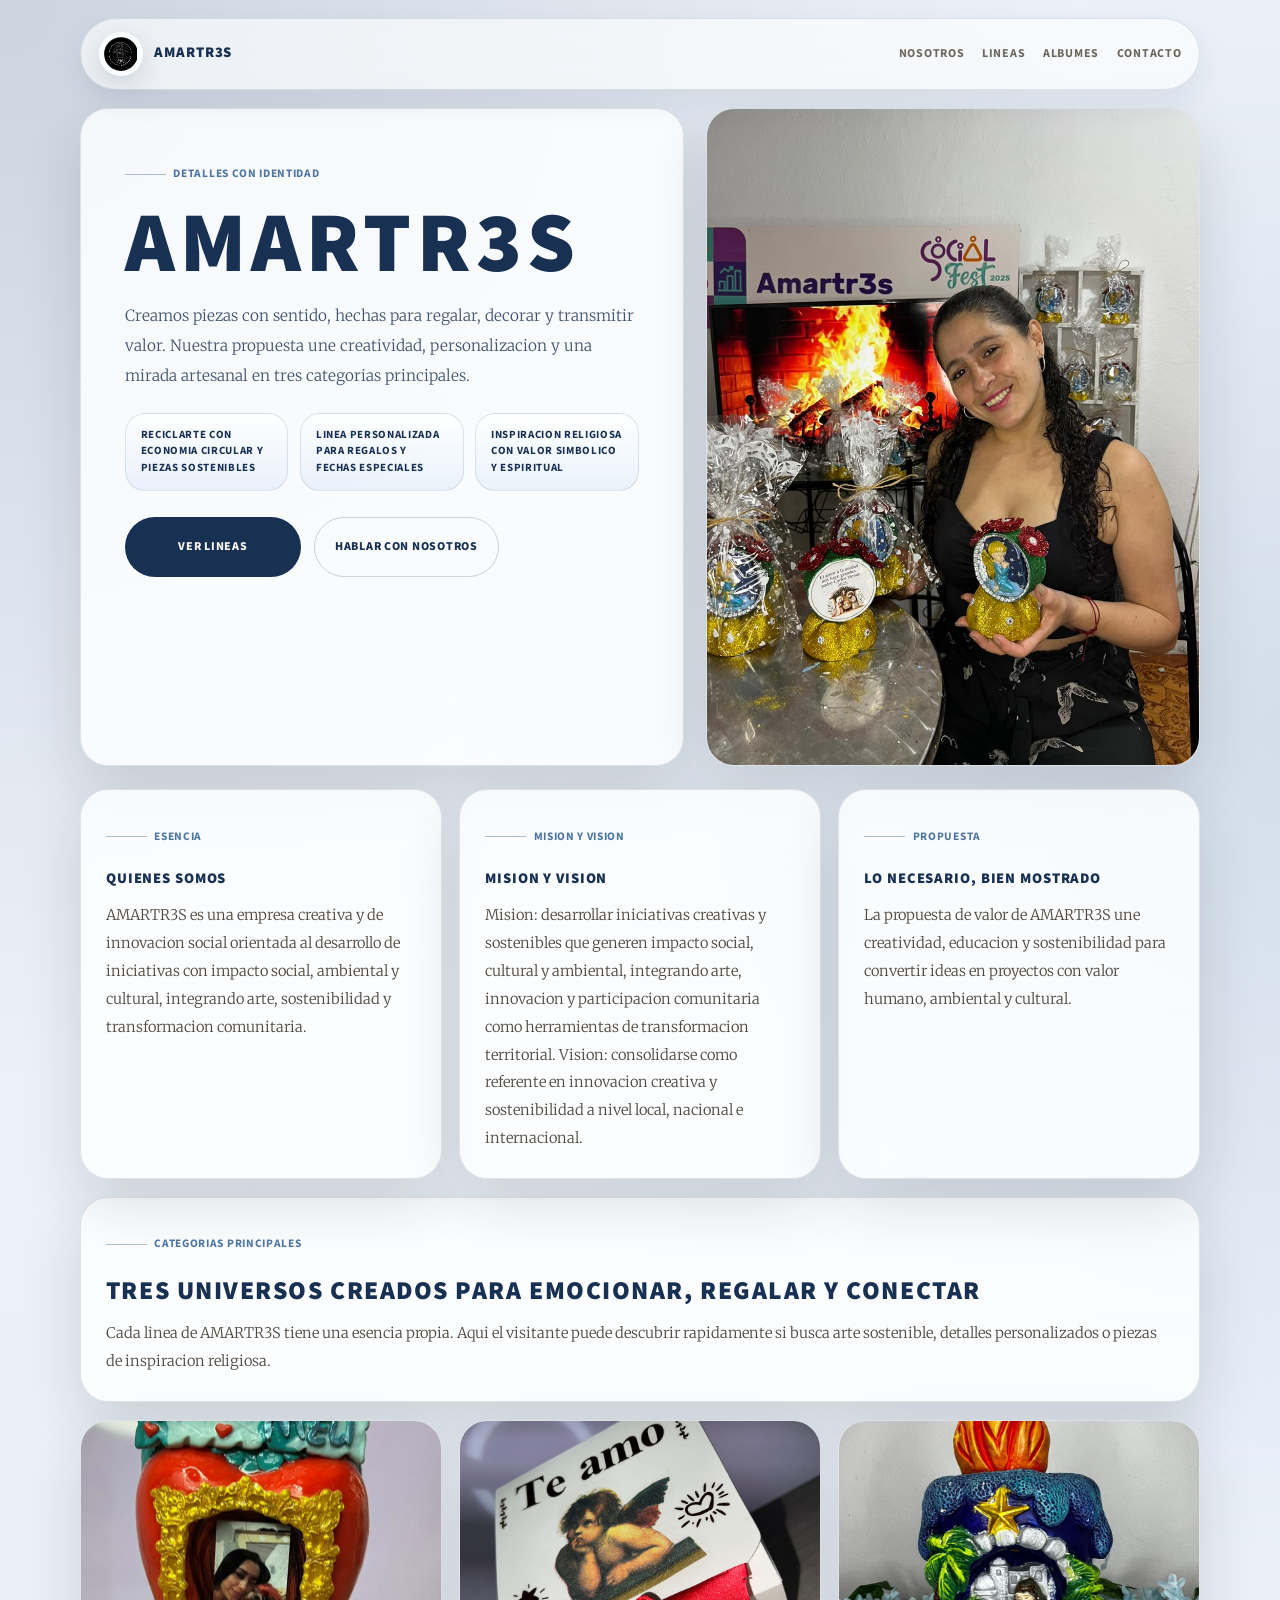
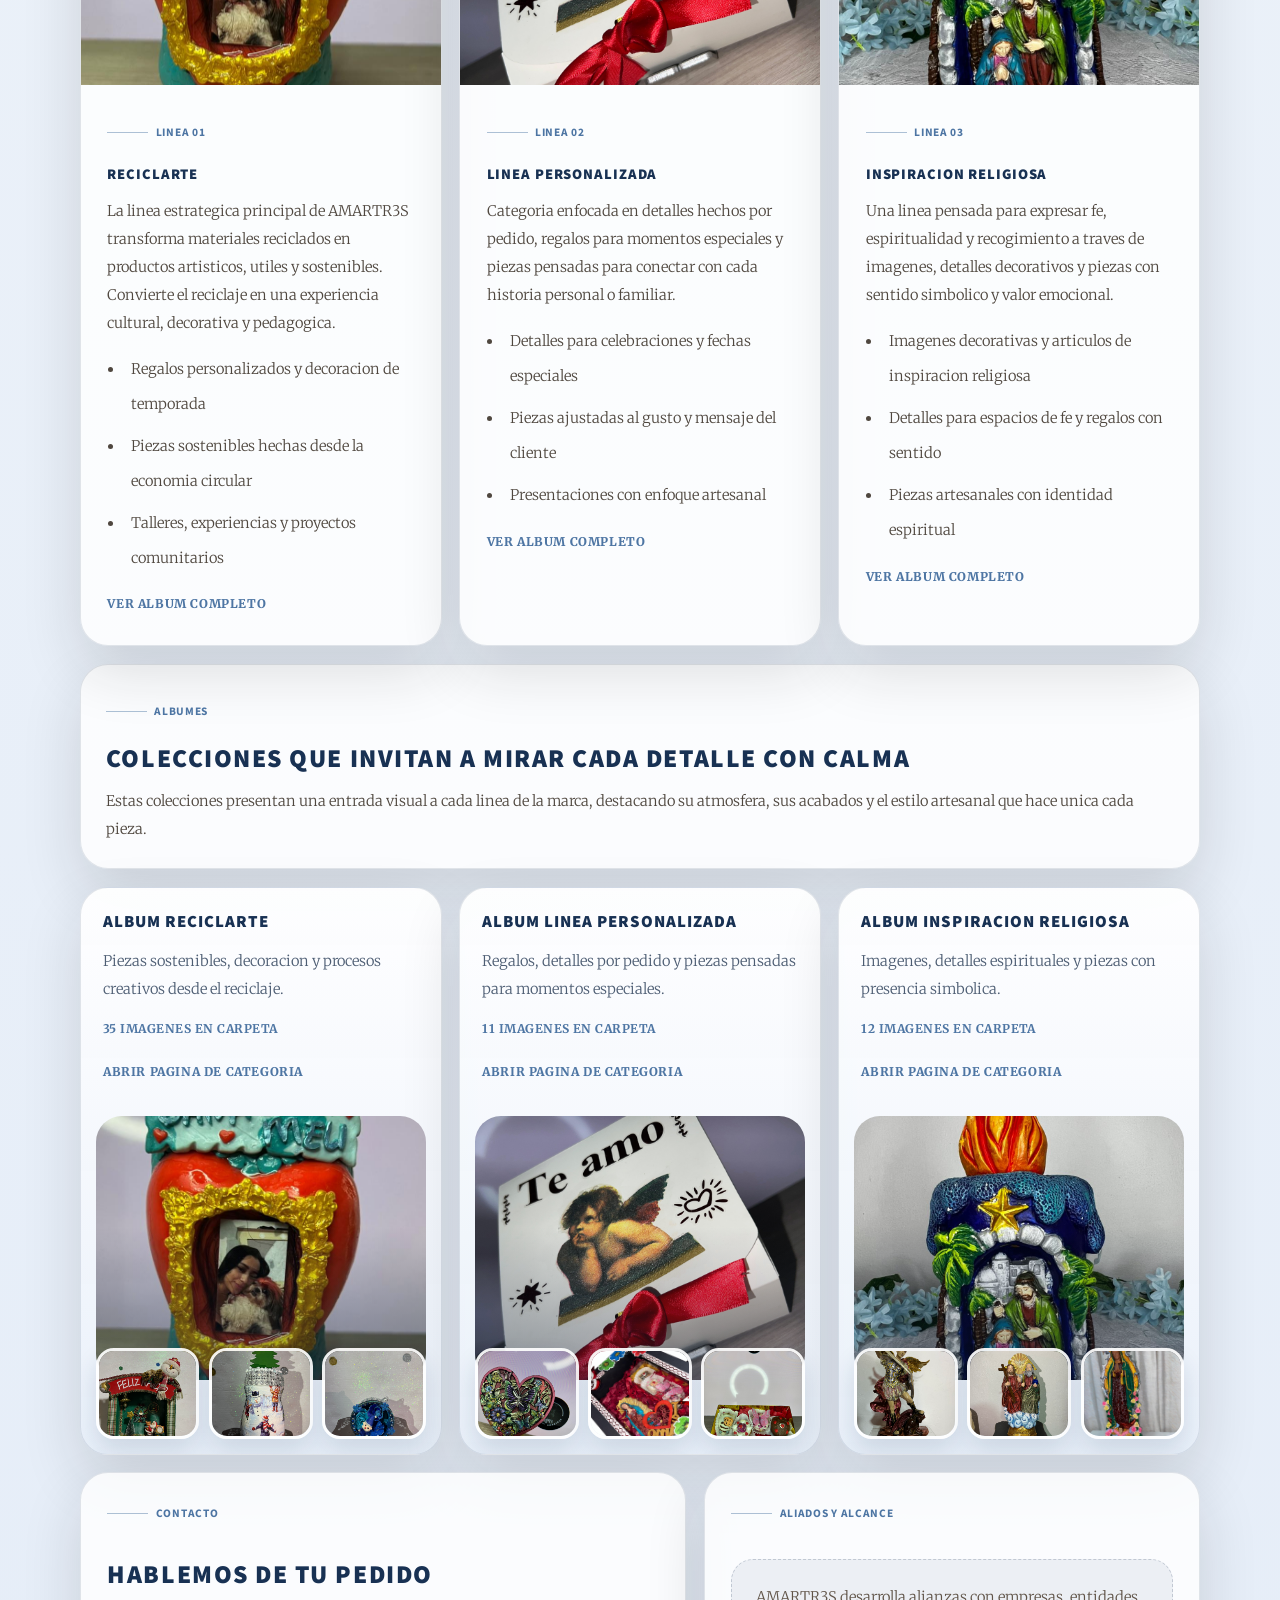
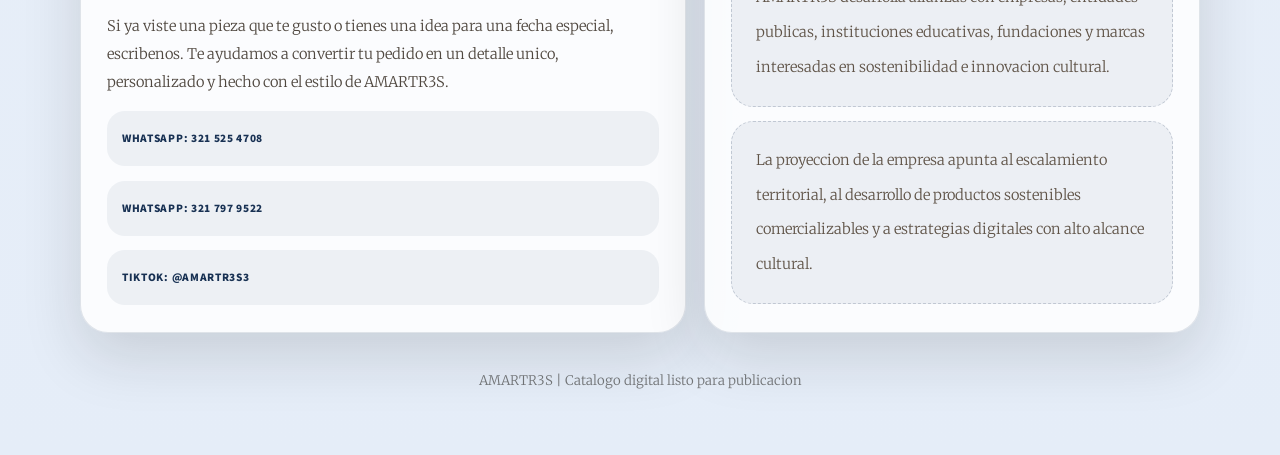
==== commit 3b6bc99e: "Refine product details flow" ====
--- a/index.html
+++ b/index.html
@@ -713,9 +713,10 @@
                                 <span class="section-tag">Contacto</span>
                                 <h2 style="margin-bottom: 0.4rem; color: var(--forest);">Hablemos de tu pedido</h2>
                                 <p>
-                                    Si alguien llega a la pagina, aqui deberia encontrar rapido la
-                                    forma de escribirles y pedir informacion sobre productos,
-                                    personalizaciones o fechas especiales.
+                                    Si ya viste una pieza que te gusto o tienes una idea para una
+                                    fecha especial, escribenos. Te ayudamos a convertir tu pedido
+                                    en un detalle unico, personalizado y hecho con el estilo de
+                                    AMARTR3S.
                                 </p>
                                 <a class="contact-chip" href="https://wa.me/573215254708">WhatsApp: 321 525 4708</a>
                                 <a class="contact-chip" href="https://wa.me/573217979522">WhatsApp: 321 797 9522</a>
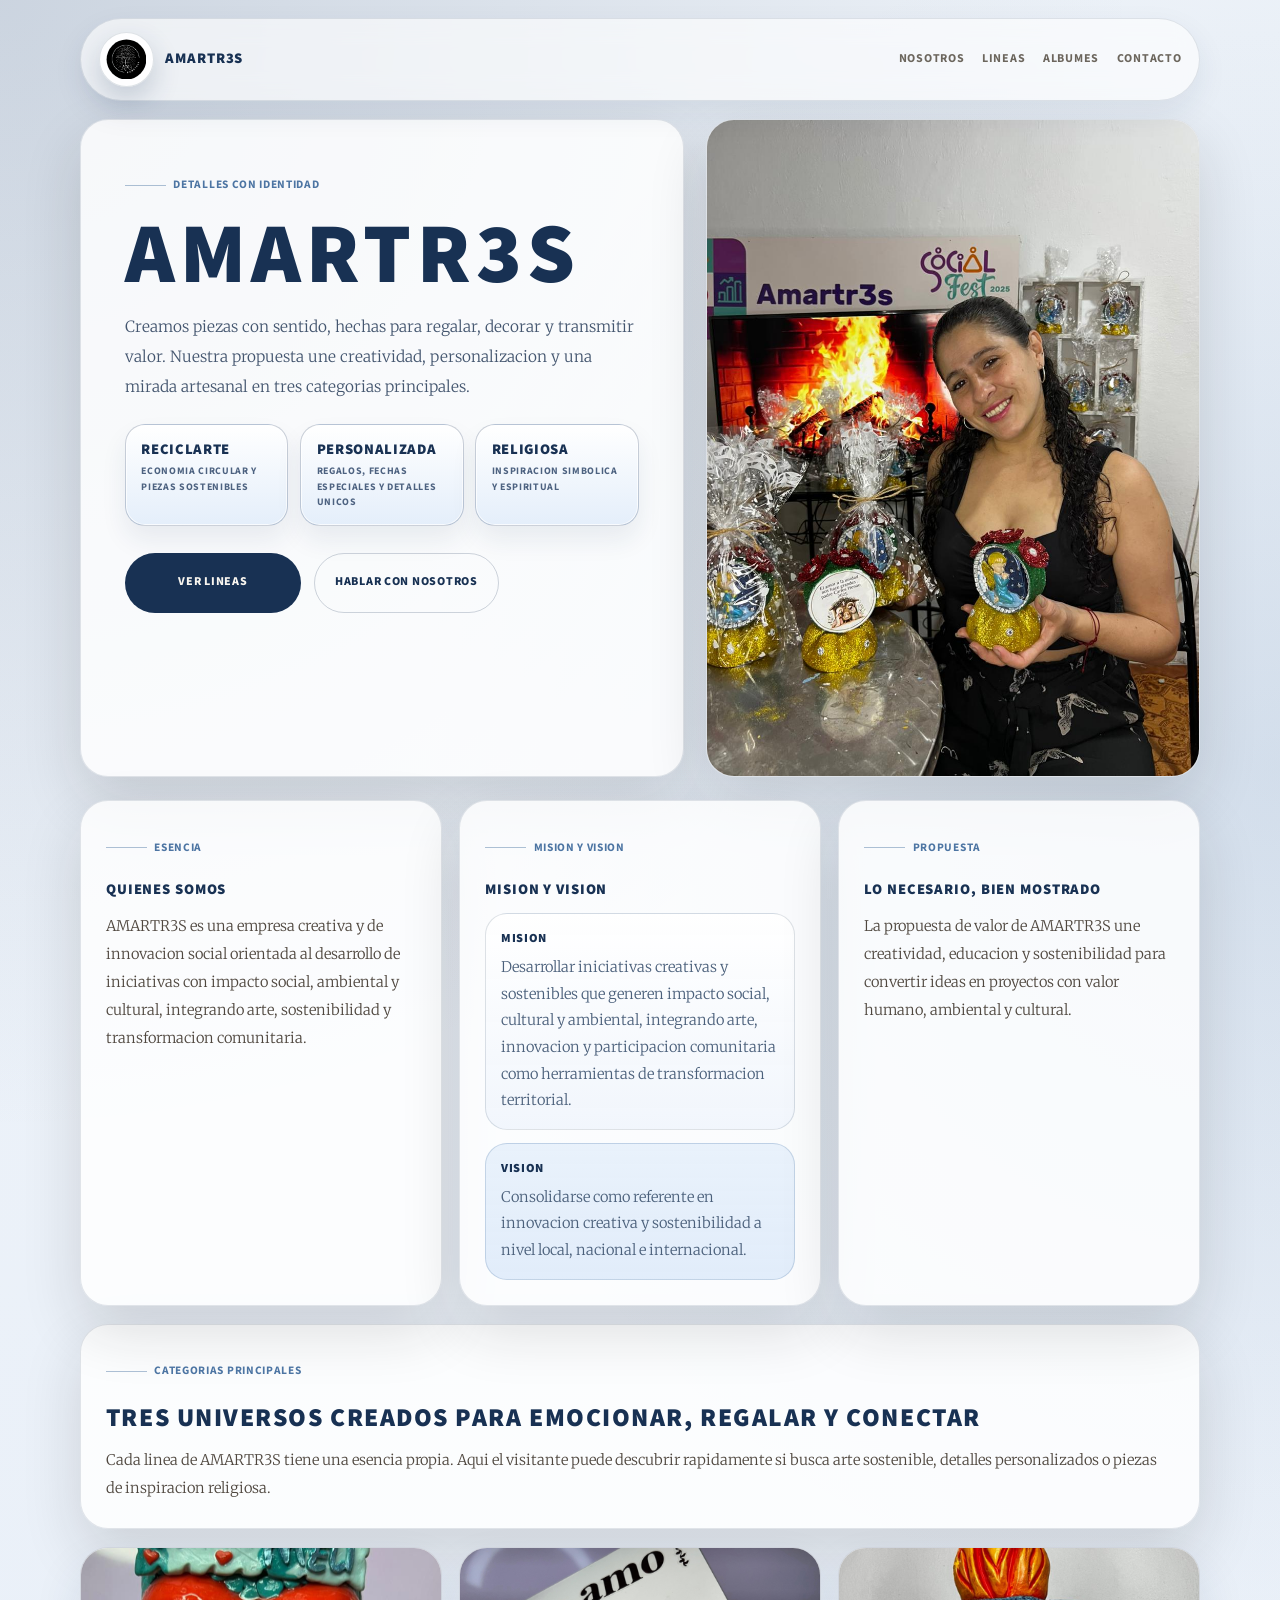
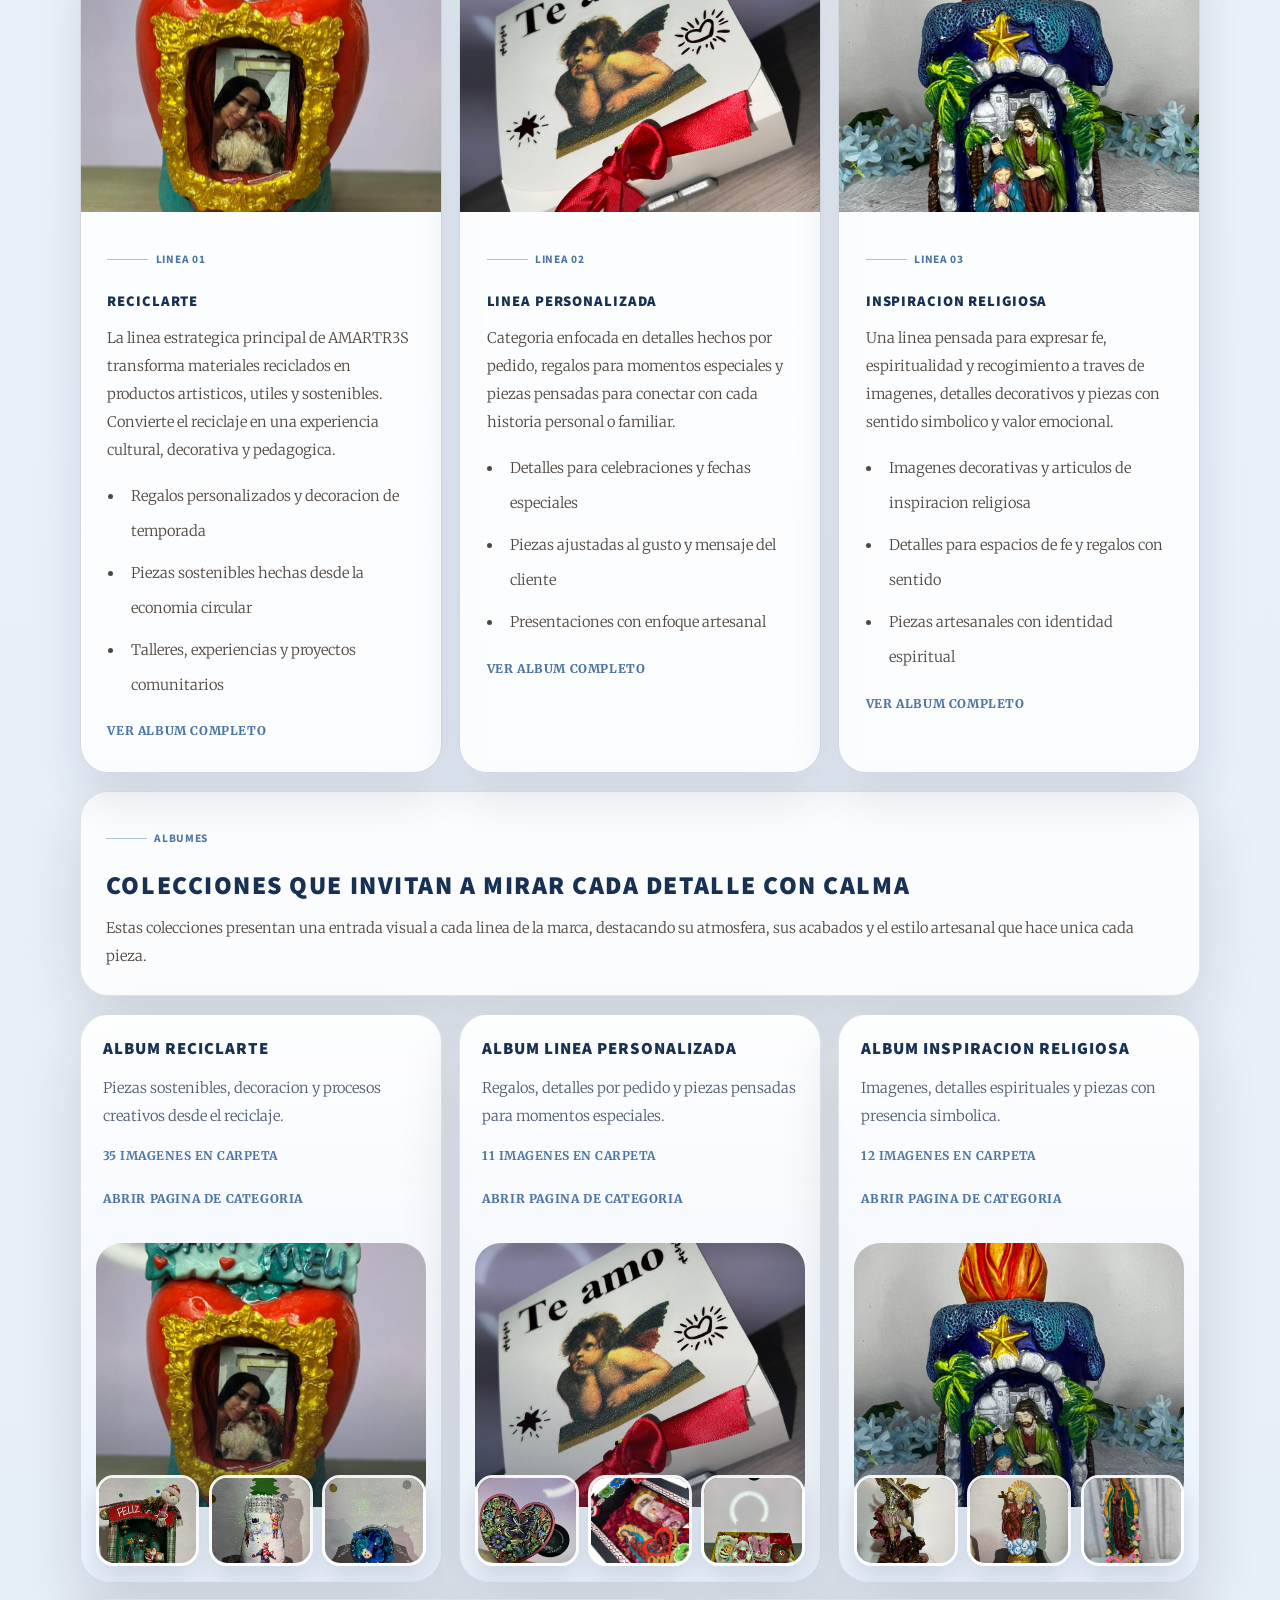
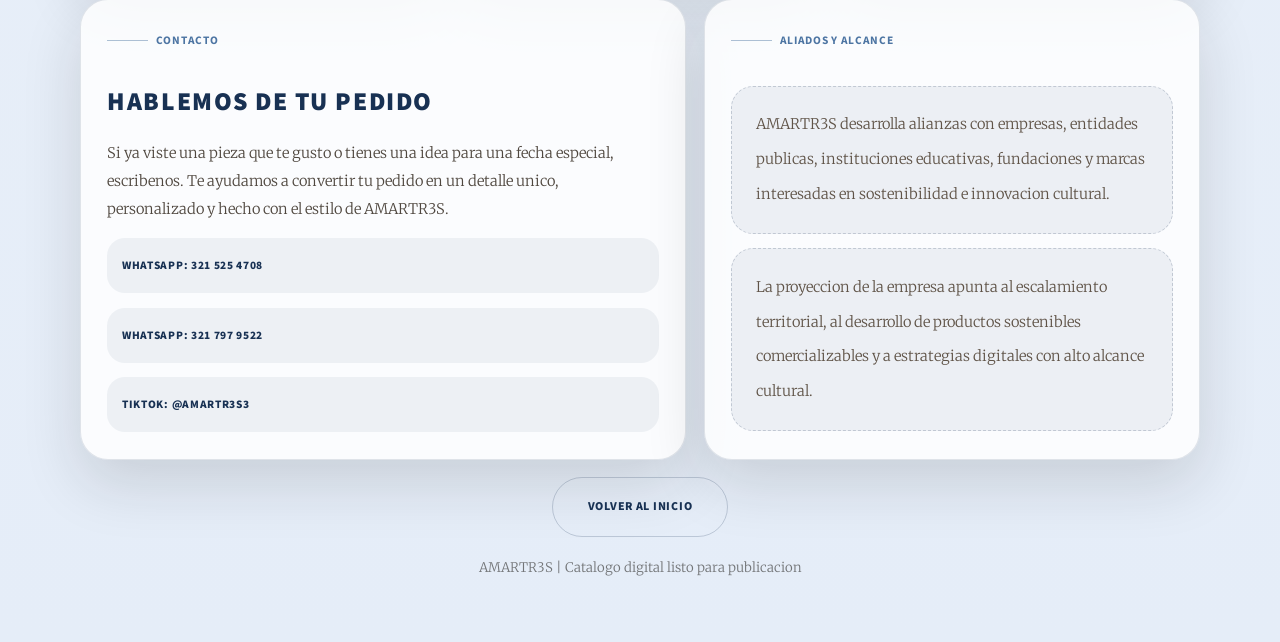
==== commit d6906b3c: "Refine catalog actions and home clarity" ====
--- a/index.html
+++ b/index.html
@@ -101,13 +101,14 @@
             }
 
             .brand img {
-                width: 3rem;
-                height: 3rem;
+                width: 3.75rem;
+                height: 3.75rem;
                 object-fit: contain;
                 border-radius: 999px;
-                background: rgba(255, 255, 255, 0.78);
-                padding: 0.35rem;
-                box-shadow: 0 8px 24px rgba(24, 49, 83, 0.15);
+                background: rgba(255, 255, 255, 0.94);
+                padding: 0.45rem;
+                border: 1px solid rgba(24, 49, 83, 0.14);
+                box-shadow: 0 12px 28px rgba(24, 49, 83, 0.2);
             }
 
             .nav-links {
@@ -193,19 +194,37 @@
 
             .pill {
                 display: block;
-                padding: 0.9rem 1rem;
-                border: 1px solid rgba(24, 49, 83, 0.12);
+                padding: 1rem 1.05rem;
+                border: 1px solid rgba(24, 49, 83, 0.22);
                 border-radius: 20px;
-                background: linear-gradient(180deg, rgba(255, 255, 255, 0.84), rgba(230, 239, 250, 0.82));
+                background: linear-gradient(180deg, rgba(255, 255, 255, 0.92), rgba(226, 237, 250, 0.92));
                 color: var(--forest);
                 font-size: 0.75rem;
                 font-weight: 700;
                 line-height: 1.5;
+                box-shadow:
+                    inset 0 0 0 1px rgba(255, 255, 255, 0.72),
+                    0 14px 26px rgba(24, 49, 83, 0.08);
             }
 
             .pill:hover {
                 transform: translateY(-3px);
                 box-shadow: 0 14px 28px rgba(24, 49, 83, 0.12);
+            }
+
+            .pill-title {
+                display: block;
+                margin-bottom: 0.2rem;
+                color: var(--forest);
+                font-size: 1rem;
+                font-weight: 900;
+            }
+
+            .pill-copy {
+                display: block;
+                color: #4d6280;
+                font-size: 0.68rem;
+                line-height: 1.55;
             }
 
             .hero-actions {
@@ -291,6 +310,10 @@
 
             .line-card {
                 overflow: hidden;
+                border: 1px solid rgba(24, 49, 83, 0.18);
+                box-shadow:
+                    0 24px 48px rgba(24, 49, 83, 0.12),
+                    inset 0 0 0 1px rgba(255, 255, 255, 0.55);
             }
 
             .line-link,
@@ -442,11 +465,50 @@
                 color: #5f5347;
             }
 
+            .split-panel {
+                display: grid;
+                gap: 0.85rem;
+                margin-top: 0.15rem;
+            }
+
+            .split-note {
+                padding: 1rem 1rem 1.05rem 1rem;
+                border-radius: 22px;
+                border: 1px solid rgba(24, 49, 83, 0.14);
+                background: linear-gradient(180deg, rgba(255, 255, 255, 0.92), rgba(240, 245, 252, 0.9));
+            }
+
+            .split-note.vision {
+                border-color: rgba(77, 117, 163, 0.24);
+                background: linear-gradient(180deg, rgba(232, 241, 251, 0.96), rgba(223, 235, 250, 0.92));
+            }
+
+            .split-note h4 {
+                margin-bottom: 0.45rem;
+                color: var(--forest);
+                font-size: 0.84rem;
+                font-weight: 900;
+                letter-spacing: 0.06em;
+                text-transform: uppercase;
+            }
+
+            .split-note p {
+                margin: 0;
+                color: #4b607b;
+                line-height: 1.82;
+            }
+
             .footer-note {
                 padding-top: 1rem;
                 color: rgba(31, 29, 26, 0.58);
                 text-align: center;
                 font-size: 0.9rem;
+            }
+
+            .footer-actions {
+                display: flex;
+                justify-content: center;
+                margin-top: 1rem;
             }
 
             @media screen and (max-width: 980px) {
@@ -526,9 +588,18 @@
                                 mirada artesanal en tres categorias principales.
                             </p>
                             <div class="hero-points">
-                                <a class="pill" href="catalogo.html?categoria=reciclarte">ReciclArte con economia circular y piezas sostenibles</a>
-                                <a class="pill" href="catalogo.html?categoria=personalizada">Linea personalizada para regalos y fechas especiales</a>
-                                <a class="pill" href="catalogo.html?categoria=religiosa">Inspiracion religiosa con valor simbolico y espiritual</a>
+                                <a class="pill" href="catalogo.html?categoria=reciclarte">
+                                    <span class="pill-title">ReciclArte</span>
+                                    <span class="pill-copy">economia circular y piezas sostenibles</span>
+                                </a>
+                                <a class="pill" href="catalogo.html?categoria=personalizada">
+                                    <span class="pill-title">Personalizada</span>
+                                    <span class="pill-copy">regalos, fechas especiales y detalles unicos</span>
+                                </a>
+                                <a class="pill" href="catalogo.html?categoria=religiosa">
+                                    <span class="pill-title">Religiosa</span>
+                                    <span class="pill-copy">inspiracion simbolica y espiritual</span>
+                                </a>
                             </div>
                             <div class="hero-actions">
                                 <a class="cta primary" href="#lineas">Ver lineas</a>
@@ -553,13 +624,24 @@
                         <article class="panel">
                             <span class="section-tag">Mision y vision</span>
                             <h3>Mision y vision</h3>
-                            <p>
-                                Mision: desarrollar iniciativas creativas y sostenibles que generen
-                                impacto social, cultural y ambiental, integrando arte, innovacion y
-                                participacion comunitaria como herramientas de transformacion
-                                territorial. Vision: consolidarse como referente en innovacion
-                                creativa y sostenibilidad a nivel local, nacional e internacional.
-                            </p>
+                            <div class="split-panel">
+                                <div class="split-note">
+                                    <h4>Mision</h4>
+                                    <p>
+                                        Desarrollar iniciativas creativas y sostenibles que generen
+                                        impacto social, cultural y ambiental, integrando arte,
+                                        innovacion y participacion comunitaria como herramientas de
+                                        transformacion territorial.
+                                    </p>
+                                </div>
+                                <div class="split-note vision">
+                                    <h4>Vision</h4>
+                                    <p>
+                                        Consolidarse como referente en innovacion creativa y
+                                        sostenibilidad a nivel local, nacional e internacional.
+                                    </p>
+                                </div>
+                            </div>
                         </article>
                         <article class="panel">
                             <span class="section-tag">Propuesta</span>
@@ -742,6 +824,9 @@
                     </section>
                 </main>
 
+                <div class="footer-actions">
+                    <a class="cta secondary" href="#inicio">Volver al inicio</a>
+                </div>
                 <div class="footer-note">
                     AMARTR3S | Catalogo digital listo para publicacion
                 </div>
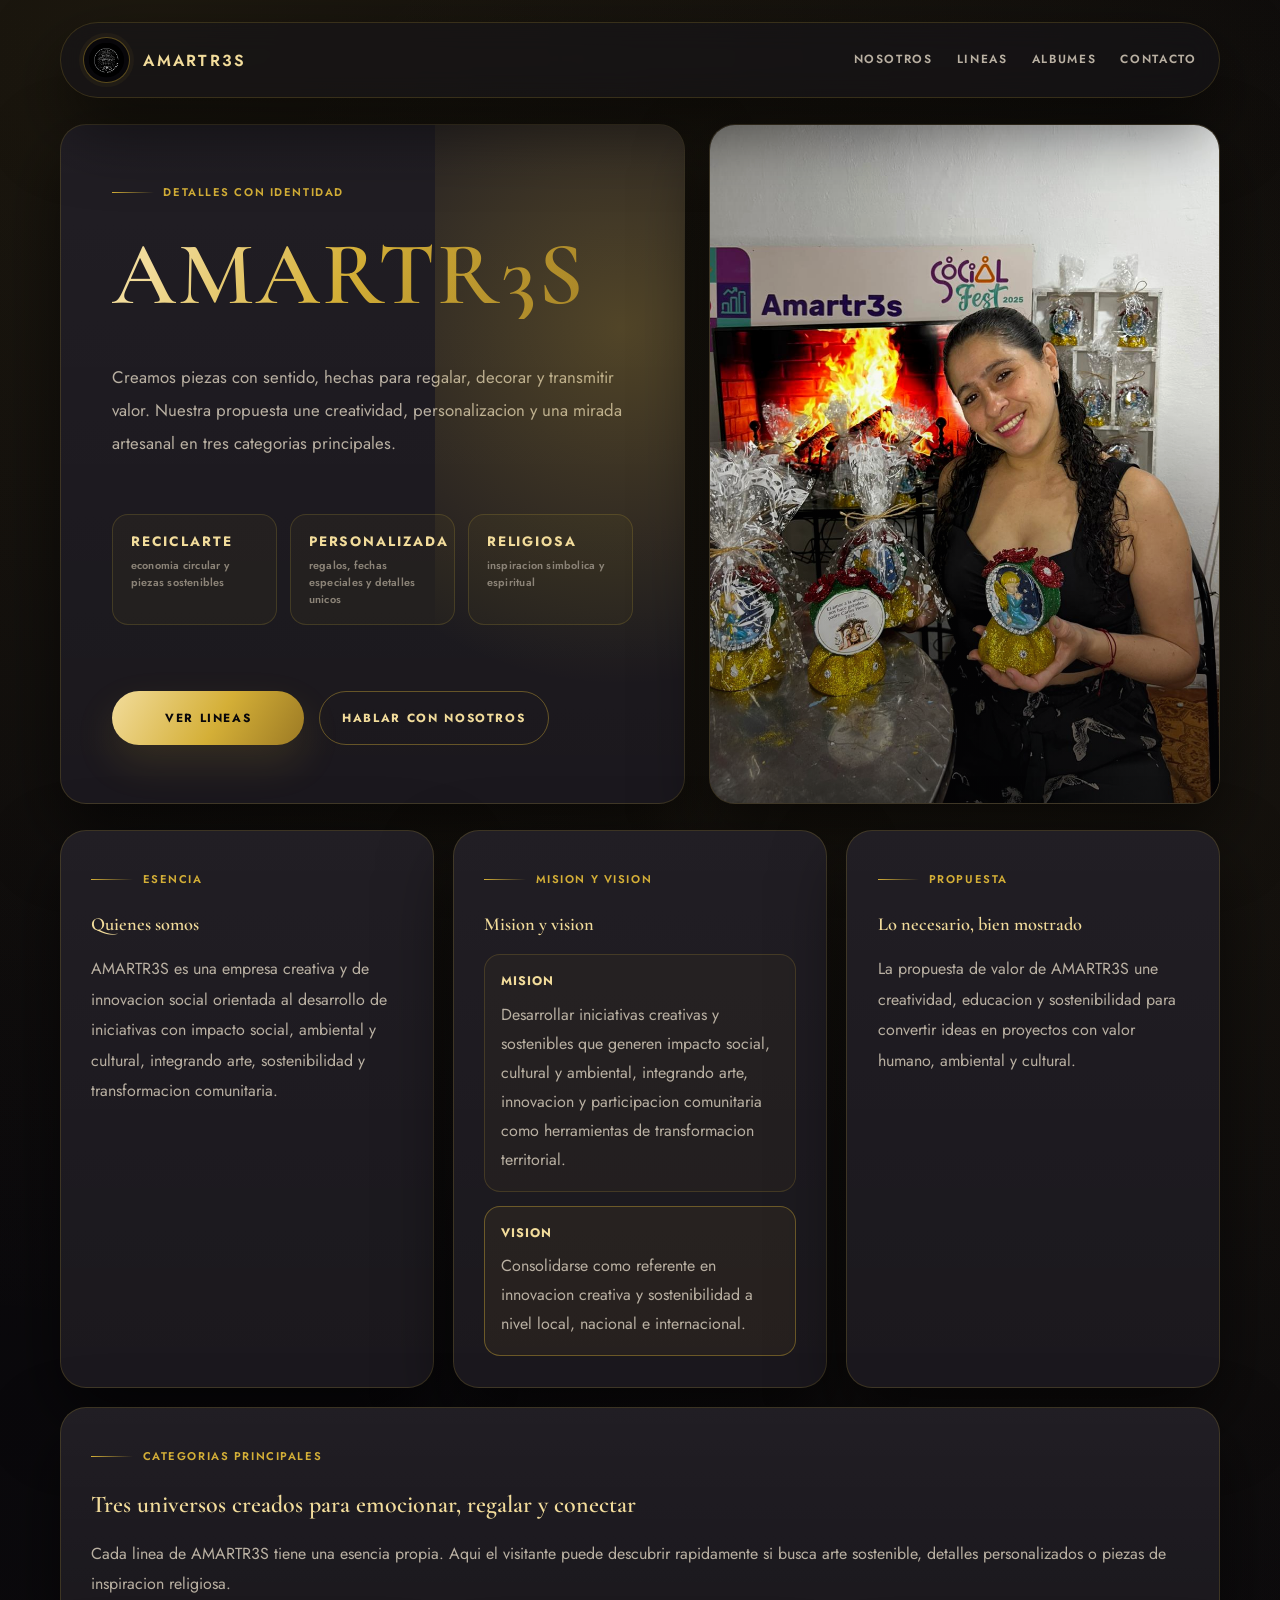
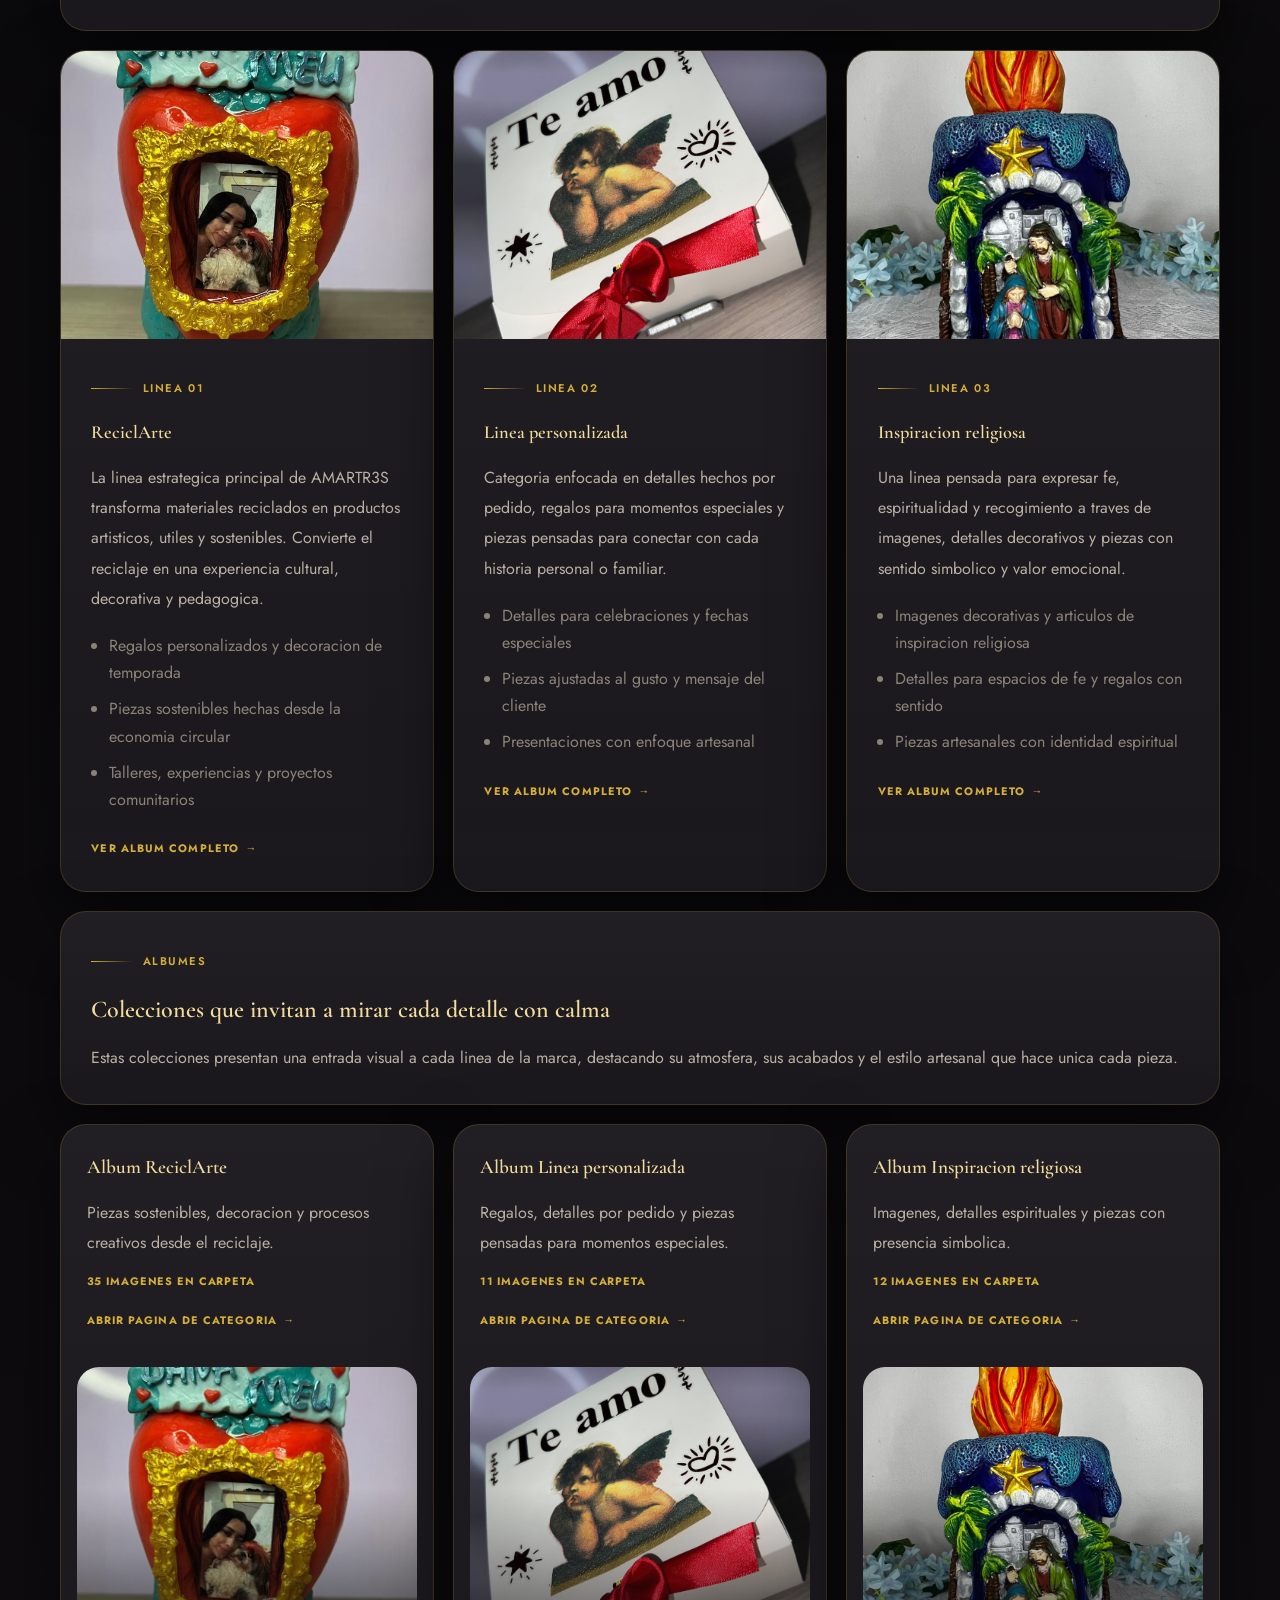
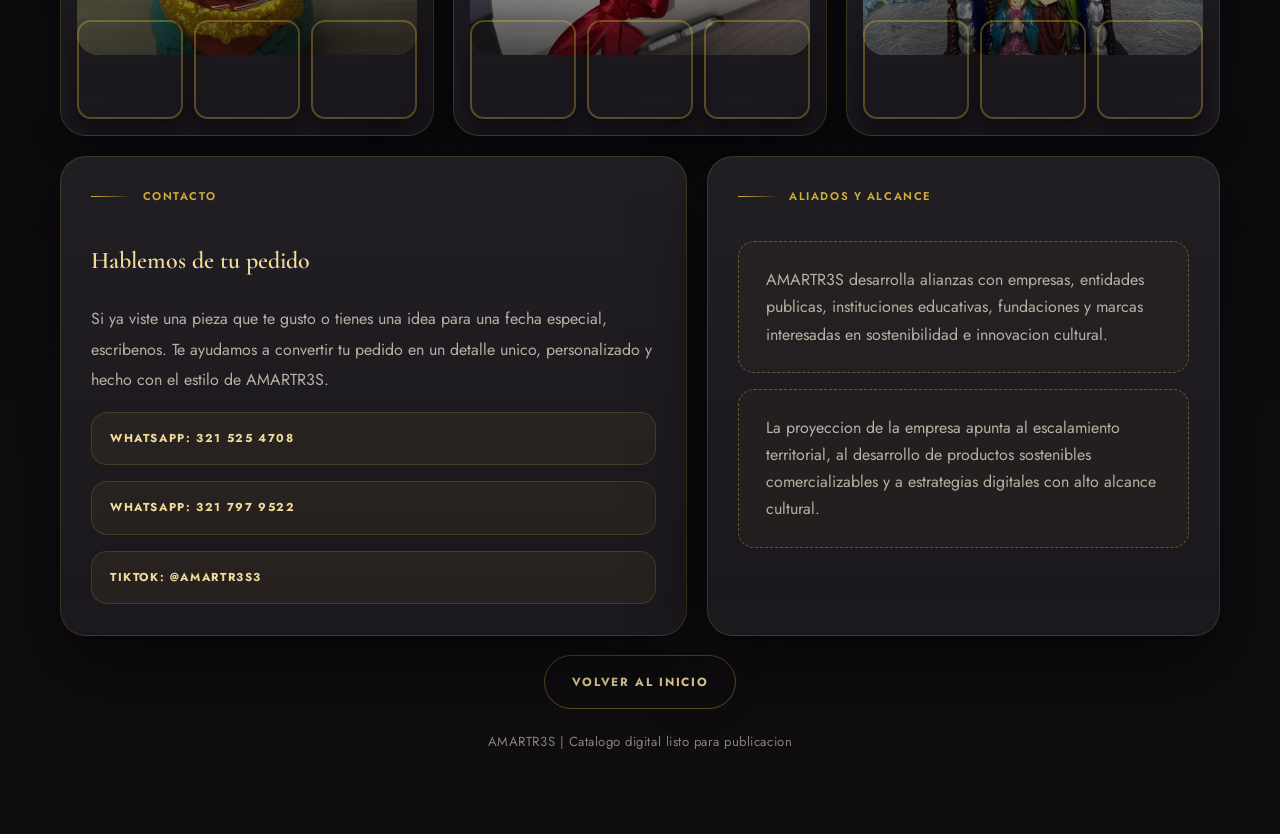
==== commit 5e95ecc9: "Rediseno visual negro y dorado, menu movil y optimizacion para celular" ====
--- a/index.html
+++ b/index.html
@@ -3,563 +3,19 @@
     <head>
         <title>AMARTR3S</title>
         <meta charset="utf-8" />
-        <meta name="viewport" content="width=device-width, initial-scale=1, user-scalable=no" />
+        <meta name="viewport" content="width=device-width, initial-scale=1" />
+        <meta name="theme-color" content="#08070a" />
         <meta
             name="description"
             content="AMARTR3S crea detalles personalizados, decoracion reciclada y articulos con inspiracion religiosa."
         />
-        <link rel="stylesheet" href="assets/css/main.css" />
-        <noscript><link rel="stylesheet" href="assets/css/noscript.css" /></noscript>
-        <style>
-            :root {
-                --cream: #f7f1e8;
-                --sand: #dde6f2;
-                --earth: #41597a;
-                --forest: #183153;
-                --olive: #4d75a3;
-                --ink: #1f1d1a;
-                --muted: #6c665d;
-                --card: rgba(255, 255, 255, 0.82);
-                --line: rgba(24, 49, 83, 0.16);
-                --shadow: 0 24px 60px rgba(31, 29, 26, 0.14);
-                --radius: 28px;
-            }
-
-            html {
-                scroll-behavior: smooth;
-            }
-
-            body {
-                background:
-                    radial-gradient(circle at top left, rgba(65, 89, 122, 0.2), transparent 28%),
-                    radial-gradient(circle at right 20%, rgba(77, 117, 163, 0.16), transparent 26%),
-                    linear-gradient(180deg, #eef3f9 0%, #e5edf8 100%);
-                color: var(--ink);
-            }
-
-            body,
-            input,
-            textarea {
-                font-family: "Merriweather", Georgia, serif;
-            }
-
-            h1,
-            h2,
-            h3,
-            h4,
-            .brand,
-            .nav-links a,
-            .pill,
-            .cta,
-            .contact-chip,
-            .section-tag {
-                font-family: "Source Sans Pro", Helvetica, sans-serif;
-                letter-spacing: 0.06em;
-                text-transform: uppercase;
-            }
-
-            a {
-                border-bottom: 0;
-            }
-
-            p {
-                text-align: left;
-            }
-
-            #wrapper {
-                background: transparent;
-            }
-
-            .site-shell {
-                width: min(1120px, calc(100% - 2.4rem));
-                margin: 0 auto;
-                padding: 1.2rem 0 4rem 0;
-            }
-
-            .topbar {
-                display: flex;
-                align-items: center;
-                justify-content: space-between;
-                flex-wrap: wrap;
-                gap: 1rem;
-                padding: 0.9rem 1.2rem;
-                margin-bottom: 1.2rem;
-                background: rgba(255, 255, 255, 0.62);
-                border: 1px solid rgba(24, 49, 83, 0.12);
-                border-radius: 999px;
-                backdrop-filter: blur(12px);
-                box-shadow: 0 12px 30px rgba(24, 49, 83, 0.08);
-            }
-
-            .brand {
-                display: inline-flex;
-                align-items: center;
-                gap: 0.8rem;
-                color: var(--forest);
-                font-size: 1rem;
-                font-weight: 900;
-            }
-
-            .brand img {
-                width: 3.75rem;
-                height: 3.75rem;
-                object-fit: contain;
-                border-radius: 999px;
-                background: rgba(255, 255, 255, 0.94);
-                padding: 0.45rem;
-                border: 1px solid rgba(24, 49, 83, 0.14);
-                box-shadow: 0 12px 28px rgba(24, 49, 83, 0.2);
-            }
-
-            .nav-links {
-                display: flex;
-                gap: 1.2rem;
-                flex-wrap: wrap;
-                justify-content: flex-end;
-            }
-
-            .nav-links a {
-                color: var(--muted);
-                font-size: 0.82rem;
-                font-weight: 700;
-            }
-
-            .nav-links a:hover,
-            .nav-links a:focus {
-                color: var(--forest);
-            }
-
-            .hero {
-                display: grid;
-                grid-template-columns: 1.1fr 0.9fr;
-                gap: 1.5rem;
-                align-items: stretch;
-                margin-bottom: 1.6rem;
-            }
-
-            .hero-copy,
-            .hero-photo,
-            .panel,
-            .line-card,
-            .gallery-card,
-            .contact-panel {
-                background: var(--card);
-                border: 1px solid rgba(24, 49, 83, 0.12);
-                border-radius: var(--radius);
-                box-shadow: var(--shadow);
-            }
-
-            .hero-copy {
-                padding: 3rem;
-            }
-
-            .section-tag {
-                display: inline-flex;
-                align-items: center;
-                gap: 0.5rem;
-                margin-bottom: 1.2rem;
-                color: var(--olive);
-                font-size: 0.78rem;
-                font-weight: 700;
-            }
-
-            .section-tag:before {
-                content: "";
-                width: 2.8rem;
-                height: 1px;
-                background: rgba(77, 117, 163, 0.45);
-            }
-
-            .hero h1 {
-                margin-bottom: 1rem;
-                font-size: clamp(2.8rem, 7vw, 5.8rem);
-                line-height: 0.95;
-                color: var(--forest);
-            }
-
-            .hero-lead {
-                max-width: 36rem;
-                margin-bottom: 1.2rem;
-                font-size: 1.05rem;
-                line-height: 1.95;
-                color: #44566f;
-            }
-
-            .hero-points {
-                display: grid;
-                grid-template-columns: repeat(3, minmax(0, 1fr));
-                gap: 0.8rem;
-                margin: 1.5rem 0;
-            }
-
-            .pill {
-                display: block;
-                padding: 1rem 1.05rem;
-                border: 1px solid rgba(24, 49, 83, 0.22);
-                border-radius: 20px;
-                background: linear-gradient(180deg, rgba(255, 255, 255, 0.92), rgba(226, 237, 250, 0.92));
-                color: var(--forest);
-                font-size: 0.75rem;
-                font-weight: 700;
-                line-height: 1.5;
-                box-shadow:
-                    inset 0 0 0 1px rgba(255, 255, 255, 0.72),
-                    0 14px 26px rgba(24, 49, 83, 0.08);
-            }
-
-            .pill:hover {
-                transform: translateY(-3px);
-                box-shadow: 0 14px 28px rgba(24, 49, 83, 0.12);
-            }
-
-            .pill-title {
-                display: block;
-                margin-bottom: 0.2rem;
-                color: var(--forest);
-                font-size: 1rem;
-                font-weight: 900;
-            }
-
-            .pill-copy {
-                display: block;
-                color: #4d6280;
-                font-size: 0.68rem;
-                line-height: 1.55;
-            }
-
-            .hero-actions {
-                display: flex;
-                gap: 0.9rem;
-                flex-wrap: wrap;
-                margin-top: 1.8rem;
-            }
-
-            .cta {
-                display: inline-flex;
-                align-items: center;
-                justify-content: center;
-                min-width: 12rem;
-                padding: 1rem 1.35rem;
-                border-radius: 999px;
-                font-size: 0.82rem;
-                font-weight: 800;
-            }
-
-            .cta.primary {
-                background: var(--forest);
-                color: #f8f5ef;
-            }
-
-            .cta.secondary {
-                background: transparent;
-                color: var(--forest);
-                border: 1px solid rgba(24, 49, 83, 0.2);
-            }
-
-            .hero-photo {
-                min-height: 100%;
-                overflow: hidden;
-            }
-
-            .hero-photo img {
-                width: 100%;
-                height: 100%;
-                min-height: 28rem;
-                object-fit: cover;
-                display: block;
-            }
-
-            .panel-grid,
-            .lines-grid,
-            .album-grid,
-            .contact-grid {
-                display: grid;
-                gap: 1.2rem;
-                margin-bottom: 1.2rem;
-            }
-
-            .panel-grid {
-                grid-template-columns: repeat(3, minmax(0, 1fr));
-            }
-
-            .panel {
-                padding: 1.7rem;
-            }
-
-            .panel h3,
-            .line-card h3,
-            .gallery-card h3,
-            .contact-panel h3 {
-                margin-bottom: 0.85rem;
-                color: var(--forest);
-                font-size: 1rem;
-            }
-
-            .panel p,
-            .line-card p,
-            .gallery-card p,
-            .contact-panel p {
-                margin: 0;
-                color: #4f473f;
-                line-height: 1.9;
-            }
-
-            .lines-grid {
-                grid-template-columns: repeat(3, minmax(0, 1fr));
-            }
-
-            .line-card {
-                overflow: hidden;
-                border: 1px solid rgba(24, 49, 83, 0.18);
-                box-shadow:
-                    0 24px 48px rgba(24, 49, 83, 0.12),
-                    inset 0 0 0 1px rgba(255, 255, 255, 0.55);
-            }
-
-            .line-link,
-            .album-link {
-                display: block;
-                color: inherit;
-            }
-
-            .line-link:hover,
-            .album-link:hover {
-                transform: translateY(-4px);
-            }
-
-            .line-card img {
-                width: 100%;
-                height: 18rem;
-                object-fit: cover;
-                display: block;
-            }
-
-            .line-body,
-            .gallery-body,
-            .contact-body {
-                padding: 1.8rem;
-            }
-
-            .card-cta {
-                margin-top: 1rem;
-                color: var(--olive);
-                font-size: 0.82rem;
-                font-weight: 800;
-                letter-spacing: 0.05em;
-                text-transform: uppercase;
-            }
-
-            .line-list {
-                margin: 1rem 0 0 0;
-                padding-left: 1.1rem;
-                color: #4f473f;
-            }
-
-            .line-list li {
-                margin-bottom: 0.5rem;
-            }
-
-            .album-grid {
-                grid-template-columns: repeat(3, minmax(0, 1fr));
-            }
-
-            .album-card {
-                overflow: hidden;
-                padding: 0;
-                background:
-                    linear-gradient(180deg, rgba(255, 255, 255, 0.94), rgba(234, 241, 250, 0.92));
-            }
-
-            .album-cover {
-                position: relative;
-                padding: 1rem 1rem 0 1rem;
-            }
-
-            .album-cover:after {
-                content: "";
-                position: absolute;
-                inset: 1rem 1rem 0 1rem;
-                background: linear-gradient(180deg, transparent 42%, rgba(14, 28, 52, 0.42) 100%);
-                border-radius: 26px;
-                pointer-events: none;
-            }
-
-            .album-cover img {
-                width: 100%;
-                height: 18rem;
-                border-radius: 26px;
-                object-fit: cover;
-                display: block;
-            }
-
-            .album-strip {
-                display: grid;
-                grid-template-columns: repeat(3, minmax(0, 1fr));
-                gap: 0.65rem;
-                padding: 0 1rem 1rem 1rem;
-                margin-top: -2.2rem;
-                position: relative;
-                z-index: 2;
-            }
-
-            .album-strip img {
-                width: 100%;
-                height: 6.2rem;
-                border-radius: 18px;
-                object-fit: cover;
-                display: block;
-                border: 3px solid rgba(255, 255, 255, 0.92);
-                box-shadow: 0 12px 24px rgba(24, 49, 83, 0.14);
-            }
-
-            .album-count {
-                margin-top: 0.8rem;
-                color: var(--olive);
-                font-size: 0.82rem;
-                font-weight: 700;
-                letter-spacing: 0.04em;
-                text-transform: uppercase;
-            }
-
-            .album-card .gallery-body {
-                padding: 1.5rem 1.5rem 1rem 1.5rem;
-            }
-
-            .album-card h3 {
-                font-size: 1.15rem;
-            }
-
-            .album-card p {
-                color: #4d5d73;
-            }
-
-            .contact-grid {
-                grid-template-columns: 1.1fr 0.9fr;
-            }
-
-            .contact-panel {
-                padding: 0;
-            }
-
-            .contact-body {
-                display: grid;
-                gap: 1rem;
-            }
-
-            .contact-chip {
-                display: inline-flex;
-                align-items: center;
-                padding: 0.95rem 1rem;
-                border-radius: 18px;
-                background: rgba(24, 49, 83, 0.06);
-                color: var(--forest);
-                font-size: 0.78rem;
-                font-weight: 800;
-            }
-
-            .contact-note {
-                padding: 1.4rem 1.6rem;
-                border-radius: 22px;
-                background: rgba(65, 89, 122, 0.08);
-                border: 1px dashed rgba(24, 49, 83, 0.2);
-                color: #5f5347;
-            }
-
-            .split-panel {
-                display: grid;
-                gap: 0.85rem;
-                margin-top: 0.15rem;
-            }
-
-            .split-note {
-                padding: 1rem 1rem 1.05rem 1rem;
-                border-radius: 22px;
-                border: 1px solid rgba(24, 49, 83, 0.14);
-                background: linear-gradient(180deg, rgba(255, 255, 255, 0.92), rgba(240, 245, 252, 0.9));
-            }
-
-            .split-note.vision {
-                border-color: rgba(77, 117, 163, 0.24);
-                background: linear-gradient(180deg, rgba(232, 241, 251, 0.96), rgba(223, 235, 250, 0.92));
-            }
-
-            .split-note h4 {
-                margin-bottom: 0.45rem;
-                color: var(--forest);
-                font-size: 0.84rem;
-                font-weight: 900;
-                letter-spacing: 0.06em;
-                text-transform: uppercase;
-            }
-
-            .split-note p {
-                margin: 0;
-                color: #4b607b;
-                line-height: 1.82;
-            }
-
-            .footer-note {
-                padding-top: 1rem;
-                color: rgba(31, 29, 26, 0.58);
-                text-align: center;
-                font-size: 0.9rem;
-            }
-
-            .footer-actions {
-                display: flex;
-                justify-content: center;
-                margin-top: 1rem;
-            }
-
-            @media screen and (max-width: 980px) {
-                .hero,
-                .contact-grid,
-                .lines-grid,
-                .panel-grid,
-                .album-grid {
-                    grid-template-columns: 1fr;
-                }
-
-                .hero-copy {
-                    padding: 2rem;
-                }
-
-                .hero-points {
-                    grid-template-columns: 1fr;
-                }
-            }
-
-            @media screen and (max-width: 640px) {
-                .site-shell {
-                    width: min(100% - 1.2rem, 1120px);
-                }
-
-                .topbar {
-                    border-radius: 26px;
-                    padding: 1rem;
-                    justify-content: center;
-                }
-
-                .nav-links {
-                    justify-content: center;
-                }
-
-                .hero h1 {
-                    font-size: 2.8rem;
-                }
-
-                .hero-photo img,
-                .line-card img,
-                .album-cover img {
-                    height: 13rem;
-                    min-height: 13rem;
-                }
-
-                .album-strip img {
-                    height: 4.8rem;
-                }
-            }
-        </style>
+        <link rel="preconnect" href="https://fonts.googleapis.com" />
+        <link rel="preconnect" href="https://fonts.gstatic.com" crossorigin />
+        <link
+            href="https://fonts.googleapis.com/css2?family=Cormorant+Garamond:wght@500;600;700&family=Jost:wght@400;500;600;700&display=swap"
+            rel="stylesheet"
+        />
+        <link rel="stylesheet" href="assets/css/theme.css" />
     </head>
     <body class="is-preload">
         <div id="wrapper">
@@ -569,7 +25,16 @@
                         <img src="images/Logo/AMARTR3S.png" alt="Logo AMARTR3S" />
                         <span>AMARTR3S</span>
                     </a>
-                    <nav class="nav-links">
+                    <button
+                        class="nav-toggle"
+                        type="button"
+                        aria-label="Abrir menu"
+                        aria-controls="navLinks"
+                        aria-expanded="false"
+                    >
+                        <span class="nav-toggle-icon"></span>
+                    </button>
+                    <nav class="nav-links" id="navLinks">
                         <a href="#nosotros">Nosotros</a>
                         <a href="#lineas">Lineas</a>
                         <a href="#albumes">Albumes</a>
@@ -657,7 +122,7 @@
                     <section id="lineas">
                         <div class="panel" style="margin-bottom: 1.2rem;">
                             <span class="section-tag">Categorias principales</span>
-                            <h2 style="margin-bottom: 0.8rem; color: var(--forest);">Tres universos creados para emocionar, regalar y conectar</h2>
+                            <h2 style="margin-bottom: 0.8rem; color: var(--gold-light);">Tres universos creados para emocionar, regalar y conectar</h2>
                             <p>
                                 Cada linea de AMARTR3S tiene una esencia propia. Aqui el visitante
                                 puede descubrir rapidamente si busca arte sostenible, detalles
@@ -667,7 +132,7 @@
 
                         <div class="lines-grid">
                             <a class="line-card line-link" href="catalogo.html?categoria=reciclarte">
-                                <img src="images/ReciclArte/Portada.jpeg" alt="Portada de ReciclArte" />
+                                <img src="images/ReciclArte/Portada.jpeg" alt="Portada de ReciclArte" loading="lazy" decoding="async" />
                                 <div class="line-body">
                                     <span class="section-tag">Linea 01</span>
                                     <h3>ReciclArte</h3>
@@ -687,7 +152,7 @@
                             </a>
 
                             <a class="line-card line-link" href="catalogo.html?categoria=personalizada">
-                                <img src="images/Linea personalizada/Portada.jpeg" alt="Portada de linea personalizada" />
+                                <img src="images/Linea personalizada/Portada.jpeg" alt="Portada de linea personalizada" loading="lazy" decoding="async" />
                                 <div class="line-body">
                                     <span class="section-tag">Linea 02</span>
                                     <h3>Linea personalizada</h3>
@@ -706,7 +171,7 @@
                             </a>
 
                             <a class="line-card line-link" href="catalogo.html?categoria=religiosa">
-                                <img src="images/Inspiracion religiosa/Portada.jpeg" alt="Portada de inspiracion religiosa" />
+                                <img src="images/Inspiracion religiosa/Portada.jpeg" alt="Portada de inspiracion religiosa" loading="lazy" decoding="async" />
                                 <div class="line-body">
                                     <span class="section-tag">Linea 03</span>
                                     <h3>Inspiracion religiosa</h3>
@@ -729,7 +194,7 @@
                     <section id="albumes">
                         <div class="panel" style="margin-bottom: 1.2rem;">
                             <span class="section-tag">Albumes</span>
-                            <h2 style="margin-bottom: 0.8rem; color: var(--forest);">Colecciones que invitan a mirar cada detalle con calma</h2>
+                            <h2 style="margin-bottom: 0.8rem; color: var(--gold-light);">Colecciones que invitan a mirar cada detalle con calma</h2>
                             <p>
                                 Estas colecciones presentan una entrada visual a cada linea de la
                                 marca, destacando su atmosfera, sus acabados y el estilo artesanal
@@ -746,12 +211,12 @@
                                     <div class="card-cta">Abrir pagina de categoria</div>
                                 </div>
                                 <div class="album-cover">
-                                    <img src="images/ReciclArte/Portada.jpeg" alt="Portada album ReciclArte" />
+                                    <img src="images/ReciclArte/Portada.jpeg" alt="Portada album ReciclArte" loading="lazy" decoding="async" />
                                 </div>
                                 <div class="album-strip">
-                                    <img src="images/ReciclArte/IMG_1390.JPEG" alt="Muestra ReciclArte uno" />
-                                    <img src="images/ReciclArte/IMG_1323.JPEG" alt="Muestra ReciclArte dos" />
-                                    <img src="images/ReciclArte/IMG_1356.JPEG" alt="Muestra ReciclArte tres" />
+                                    <img src="images/ReciclArte/IMG_1390.JPEG" alt="Muestra ReciclArte uno" loading="lazy" decoding="async" />
+                                    <img src="images/ReciclArte/IMG_1323.JPEG" alt="Muestra ReciclArte dos" loading="lazy" decoding="async" />
+                                    <img src="images/ReciclArte/IMG_1356.JPEG" alt="Muestra ReciclArte tres" loading="lazy" decoding="async" />
                                 </div>
                             </a>
                             <a class="gallery-card album-card album-link" href="catalogo.html?categoria=personalizada">
@@ -762,12 +227,12 @@
                                     <div class="card-cta">Abrir pagina de categoria</div>
                                 </div>
                                 <div class="album-cover">
-                                    <img src="images/Linea personalizada/Portada.jpeg" alt="Portada album linea personalizada" />
+                                    <img src="images/Linea personalizada/Portada.jpeg" alt="Portada album linea personalizada" loading="lazy" decoding="async" />
                                 </div>
                                 <div class="album-strip">
-                                    <img src="images/Linea personalizada/WhatsApp Image 2026-03-20 at 8.17.40 PM (2).jpeg" alt="Muestra personalizada uno" />
-                                    <img src="images/Linea personalizada/WhatsApp Image 2026-03-20 at 8.17.43 PM.jpeg" alt="Muestra personalizada dos" />
-                                    <img src="images/Linea personalizada/WhatsApp Image 2026-03-20 at 8.18.00 PM.jpeg" alt="Muestra personalizada tres" />
+                                    <img src="images/Linea personalizada/WhatsApp Image 2026-03-20 at 8.17.40 PM (2).jpeg" alt="Muestra personalizada uno" loading="lazy" decoding="async" />
+                                    <img src="images/Linea personalizada/WhatsApp Image 2026-03-20 at 8.17.43 PM.jpeg" alt="Muestra personalizada dos" loading="lazy" decoding="async" />
+                                    <img src="images/Linea personalizada/WhatsApp Image 2026-03-20 at 8.18.00 PM.jpeg" alt="Muestra personalizada tres" loading="lazy" decoding="async" />
                                 </div>
                             </a>
                             <a class="gallery-card album-card album-link" href="catalogo.html?categoria=religiosa">
@@ -778,12 +243,12 @@
                                     <div class="card-cta">Abrir pagina de categoria</div>
                                 </div>
                                 <div class="album-cover">
-                                    <img src="images/Inspiracion religiosa/Portada.jpeg" alt="Portada album inspiracion religiosa" />
+                                    <img src="images/Inspiracion religiosa/Portada.jpeg" alt="Portada album inspiracion religiosa" loading="lazy" decoding="async" />
                                 </div>
                                 <div class="album-strip">
-                                    <img src="images/Inspiracion religiosa/IMG_0183.JPEG" alt="Muestra religiosa uno" />
-                                    <img src="images/Inspiracion religiosa/IMG_0524.JPEG" alt="Muestra religiosa dos" />
-                                    <img src="images/Inspiracion religiosa/WhatsApp Image 2026-03-20 at 8.17.40 PM.jpeg" alt="Muestra religiosa tres" />
+                                    <img src="images/Inspiracion religiosa/IMG_0183.JPEG" alt="Muestra religiosa uno" loading="lazy" decoding="async" />
+                                    <img src="images/Inspiracion religiosa/IMG_0524.JPEG" alt="Muestra religiosa dos" loading="lazy" decoding="async" />
+                                    <img src="images/Inspiracion religiosa/WhatsApp Image 2026-03-20 at 8.17.40 PM.jpeg" alt="Muestra religiosa tres" loading="lazy" decoding="async" />
                                 </div>
                             </a>
                         </div>
@@ -793,7 +258,7 @@
                         <article class="contact-panel">
                             <div class="contact-body">
                                 <span class="section-tag">Contacto</span>
-                                <h2 style="margin-bottom: 0.4rem; color: var(--forest);">Hablemos de tu pedido</h2>
+                                <h2 style="margin-bottom: 0.4rem; color: var(--gold-light);">Hablemos de tu pedido</h2>
                                 <p>
                                     Si ya viste una pieza que te gusto o tienes una idea para una
                                     fecha especial, escribenos. Te ayudamos a convertir tu pedido
@@ -834,12 +299,7 @@
         </div>
 
         <script src="assets/js/catalog-data.js"></script>
-        <script src="assets/js/jquery.min.js"></script>
-        <script src="assets/js/jquery.scrollex.min.js"></script>
-        <script src="assets/js/jquery.scrolly.min.js"></script>
-        <script src="assets/js/browser.min.js"></script>
-        <script src="assets/js/breakpoints.min.js"></script>
-        <script src="assets/js/util.js"></script>
+        <script src="assets/js/site.js"></script>
         <script>
             (function () {
                 var categories = (window.AMARTR3S_DATA && window.AMARTR3S_DATA.categories) || {};
@@ -852,6 +312,5 @@
                 });
             })();
         </script>
-        <script src="assets/js/main.js"></script>
     </body>
 </html>
--- a/assets/css/theme.css
+++ b/assets/css/theme.css
@@ -0,0 +1,1327 @@
+/* =========================================================
+   AMARTR3S — Theme "Negro & Oro"
+   Sistema visual moderno: negro profundo + acentos dorados
+   ========================================================= */
+
+:root {
+    --black: #08070a;
+    --black-soft: #0f0d10;
+    --charcoal: #17141a;
+    --charcoal-2: #1f1a1f;
+    --line: rgba(212, 175, 55, 0.18);
+    --line-strong: rgba(212, 175, 55, 0.4);
+
+    --gold: #d4af37;
+    --gold-light: #f2dc9b;
+    --gold-deep: #9c7a24;
+    --gold-glow: rgba(212, 175, 55, 0.28);
+
+    --ink: #f4efe4;
+    --muted: #b9b0a2;
+    --muted-2: #8b8377;
+
+    --card: linear-gradient(180deg, rgba(255, 255, 255, 0.045), rgba(255, 255, 255, 0.015));
+    --shadow: 0 30px 70px rgba(0, 0, 0, 0.55);
+    --shadow-gold: 0 18px 40px rgba(212, 175, 55, 0.14);
+    --radius: 26px;
+    --radius-sm: 16px;
+}
+
+* {
+    box-sizing: border-box;
+}
+
+html {
+    scroll-behavior: smooth;
+    -webkit-text-size-adjust: 100%;
+    text-size-adjust: 100%;
+}
+
+body {
+    margin: 0;
+    background:
+        radial-gradient(circle at 12% 0%, rgba(212, 175, 55, 0.1), transparent 32%),
+        radial-gradient(circle at 88% 18%, rgba(212, 175, 55, 0.07), transparent 30%),
+        linear-gradient(180deg, var(--black) 0%, var(--black-soft) 100%);
+    color: var(--ink);
+    -webkit-font-smoothing: antialiased;
+    text-rendering: optimizeLegibility;
+}
+
+body,
+input,
+textarea {
+    font-family: "Jost", "Helvetica Neue", Arial, sans-serif;
+    font-size: 16px;
+    line-height: 1.7;
+}
+
+h1,
+h2,
+h3,
+h4 {
+    font-family: "Cormorant Garamond", Georgia, serif;
+    font-weight: 600;
+    color: var(--ink);
+    margin: 0;
+}
+
+a,
+button {
+    color: inherit;
+    text-decoration: none;
+    border-bottom: 0;
+    -webkit-tap-highlight-color: transparent;
+}
+
+button {
+    font-family: inherit;
+}
+
+a,
+button,
+.item-card,
+.item-media {
+    touch-action: manipulation;
+}
+
+.item-media {
+    touch-action: pan-y;
+}
+
+p {
+    text-align: left;
+    color: var(--muted);
+}
+
+img {
+    max-width: 100%;
+    display: block;
+}
+
+ul {
+    margin: 0;
+    padding: 0;
+}
+
+#wrapper {
+    background: transparent;
+}
+
+body.is-preload * {
+    transition: none !important;
+}
+
+body.modal-open {
+    overflow: hidden;
+}
+
+::selection {
+    background: var(--gold);
+    color: var(--black);
+}
+
+/* ---------- layout shells ---------- */
+
+.site-shell,
+.shell {
+    width: min(1160px, calc(100% - 2.4rem));
+    margin: 0 auto;
+    padding: 1.4rem 0 5rem 0;
+}
+
+/* ---------- topbar / nav ---------- */
+
+.topbar {
+    display: flex;
+    align-items: center;
+    justify-content: space-between;
+    flex-wrap: wrap;
+    gap: 1rem;
+    padding: 0.85rem 1.4rem;
+    margin-bottom: 1.6rem;
+    background: rgba(23, 20, 26, 0.6);
+    border: 1px solid var(--line);
+    border-radius: 999px;
+    backdrop-filter: blur(14px);
+    box-shadow: var(--shadow);
+    position: sticky;
+    top: 1rem;
+    z-index: 50;
+}
+
+.brand,
+.nav-links a,
+.nav-link,
+.nav a,
+.pill,
+.pill-title,
+.cta,
+.contact-chip,
+.section-tag,
+.back-link,
+.item-index,
+.card-cta,
+.album-count,
+.item-view,
+.item-details summary {
+    font-family: "Jost", Arial, sans-serif;
+    letter-spacing: 0.14em;
+    text-transform: uppercase;
+}
+
+.brand {
+    display: inline-flex;
+    align-items: center;
+    gap: 0.85rem;
+    color: var(--gold-light);
+    font-size: 1rem;
+    font-weight: 600;
+}
+
+.brand img {
+    width: 2.9rem;
+    height: 2.9rem;
+    object-fit: contain;
+    border-radius: 999px;
+    background: var(--black);
+    padding: 0.3rem;
+    border: 1px solid var(--line-strong);
+    box-shadow: 0 0 0 4px rgba(212, 175, 55, 0.05);
+}
+
+.nav-links,
+.nav {
+    display: flex;
+    gap: 1.5rem;
+    flex-wrap: wrap;
+    justify-content: flex-end;
+}
+
+.nav-links a,
+.nav-link,
+.nav a {
+    color: var(--muted);
+    font-size: 0.74rem;
+    font-weight: 600;
+    position: relative;
+    padding-bottom: 0.2rem;
+    transition: color 0.25s ease;
+}
+
+.nav-links a:after,
+.nav-link:after,
+.nav a:after {
+    content: "";
+    position: absolute;
+    left: 0;
+    right: 100%;
+    bottom: 0;
+    height: 1px;
+    background: var(--gold);
+    transition: right 0.28s ease;
+}
+
+.nav-links a:hover,
+.nav-links a:focus,
+.nav-link:hover,
+.nav a:hover {
+    color: var(--gold-light);
+}
+
+.nav-links a:hover:after,
+.nav-link:hover:after,
+.nav a:hover:after {
+    right: 0;
+}
+
+.nav-toggle {
+    display: none;
+    align-items: center;
+    justify-content: center;
+    width: 2.75rem;
+    height: 2.75rem;
+    flex-shrink: 0;
+    border: 1px solid var(--line);
+    border-radius: 999px;
+    background: rgba(212, 175, 55, 0.06);
+    cursor: pointer;
+    padding: 0;
+}
+
+.nav-toggle-icon,
+.nav-toggle-icon:before,
+.nav-toggle-icon:after {
+    display: block;
+    width: 1.1rem;
+    height: 2px;
+    border-radius: 2px;
+    background: var(--gold-light);
+    transition: transform 0.25s ease, opacity 0.25s ease;
+}
+
+.nav-toggle-icon {
+    position: relative;
+}
+
+.nav-toggle-icon:before,
+.nav-toggle-icon:after {
+    content: "";
+    position: absolute;
+    left: 0;
+}
+
+.nav-toggle-icon:before {
+    top: -6px;
+}
+
+.nav-toggle-icon:after {
+    top: 6px;
+}
+
+.nav-toggle[aria-expanded="true"] .nav-toggle-icon {
+    background: transparent;
+}
+
+.nav-toggle[aria-expanded="true"] .nav-toggle-icon:before {
+    top: 0;
+    transform: rotate(45deg);
+}
+
+.nav-toggle[aria-expanded="true"] .nav-toggle-icon:after {
+    top: 0;
+    transform: rotate(-45deg);
+}
+
+/* ---------- section tag ---------- */
+
+.section-tag {
+    display: inline-flex;
+    align-items: center;
+    gap: 0.6rem;
+    margin-bottom: 1.2rem;
+    color: var(--gold);
+    font-size: 0.7rem;
+    font-weight: 600;
+}
+
+.section-tag:before {
+    content: "";
+    width: 2.6rem;
+    height: 1px;
+    background: linear-gradient(90deg, var(--gold), transparent);
+}
+
+/* ---------- hero ---------- */
+
+.hero {
+    display: grid;
+    grid-template-columns: 1.1fr 0.9fr;
+    gap: 1.5rem;
+    align-items: stretch;
+    margin-bottom: 1.6rem;
+}
+
+.hero-copy,
+.hero-photo,
+.panel,
+.line-card,
+.gallery-card,
+.contact-panel,
+.hero-cover,
+.intro-card,
+.item-card {
+    background: var(--card);
+    background-color: var(--charcoal);
+    border: 1px solid var(--line);
+    border-radius: var(--radius);
+    box-shadow: var(--shadow);
+}
+
+.hero-copy {
+    padding: 3.2rem;
+    display: flex;
+    flex-direction: column;
+    justify-content: center;
+    gap: 0.6rem;
+    position: relative;
+    overflow: hidden;
+}
+
+.hero-copy:before {
+    content: "";
+    position: absolute;
+    top: -40%;
+    right: -20%;
+    width: 60%;
+    height: 140%;
+    background: radial-gradient(circle, var(--gold-glow), transparent 70%);
+    pointer-events: none;
+}
+
+.hero h1 {
+    margin-bottom: 1rem;
+    font-size: clamp(2.8rem, 7vw, 5.6rem);
+    line-height: 0.98;
+    background: linear-gradient(120deg, var(--gold-light) 10%, var(--gold) 45%, var(--gold-deep) 90%);
+    -webkit-background-clip: text;
+    background-clip: text;
+    color: transparent;
+    letter-spacing: 0.02em;
+}
+
+.hero-lead,
+.hero-copy p {
+    max-width: 36rem;
+    margin-bottom: 1.2rem;
+    font-size: 1.05rem;
+    line-height: 1.95;
+    color: var(--muted);
+}
+
+.hero-note {
+    color: var(--muted-2);
+    font-size: 0.92rem;
+    line-height: 1.8;
+}
+
+.hero-points {
+    display: grid;
+    grid-template-columns: repeat(3, minmax(0, 1fr));
+    gap: 0.85rem;
+    margin: 1.6rem 0;
+    position: relative;
+}
+
+.pill {
+    display: block;
+    padding: 1rem 1.1rem;
+    border: 1px solid var(--line);
+    border-radius: var(--radius-sm);
+    background: rgba(212, 175, 55, 0.045);
+    color: var(--ink);
+    font-size: 0.68rem;
+    font-weight: 600;
+    line-height: 1.6;
+    letter-spacing: 0.06em;
+    text-transform: none;
+    transition: all 0.25s ease;
+}
+
+.pill:hover {
+    transform: translateY(-4px);
+    border-color: var(--line-strong);
+    box-shadow: var(--shadow-gold);
+    background: rgba(212, 175, 55, 0.09);
+}
+
+.pill-title {
+    display: block;
+    margin-bottom: 0.3rem;
+    color: var(--gold-light);
+    font-size: 0.85rem;
+    font-weight: 700;
+}
+
+.pill-copy {
+    display: block;
+    color: var(--muted-2);
+    font-size: 0.68rem;
+    line-height: 1.55;
+    letter-spacing: 0.02em;
+    text-transform: none;
+}
+
+.hero-actions {
+    display: flex;
+    gap: 0.9rem;
+    flex-wrap: wrap;
+    margin-top: 1.9rem;
+    position: relative;
+}
+
+.cta,
+.back-link {
+    display: inline-flex;
+    align-items: center;
+    justify-content: center;
+    min-width: 12rem;
+    padding: 1rem 1.4rem;
+    border-radius: 999px;
+    font-size: 0.74rem;
+    font-weight: 700;
+    transition: all 0.25s ease;
+    cursor: pointer;
+}
+
+.cta.primary,
+.back-link {
+    background: linear-gradient(120deg, var(--gold-light), var(--gold) 55%, var(--gold-deep));
+    color: var(--black);
+    box-shadow: var(--shadow-gold);
+}
+
+.cta.primary:hover,
+.back-link:hover {
+    transform: translateY(-3px);
+    box-shadow: 0 22px 46px rgba(212, 175, 55, 0.26);
+}
+
+.cta.secondary,
+.back-link.secondary {
+    background: transparent;
+    color: var(--gold-light);
+    border: 1px solid var(--line-strong);
+}
+
+.cta.secondary:hover,
+.back-link.secondary:hover {
+    background: rgba(212, 175, 55, 0.08);
+    transform: translateY(-3px);
+}
+
+.hero-photo,
+.hero-cover {
+    min-height: 100%;
+    overflow: hidden;
+    position: relative;
+}
+
+.hero-photo img,
+.hero-cover img {
+    width: 100%;
+    height: 100%;
+    min-height: 28rem;
+    object-fit: cover;
+    display: block;
+    filter: saturate(1.05) contrast(1.04);
+}
+
+.hero-photo:after,
+.hero-cover:after {
+    content: "";
+    position: absolute;
+    inset: 0;
+    background: linear-gradient(180deg, rgba(8, 7, 10, 0) 40%, rgba(8, 7, 10, 0.55) 100%);
+    pointer-events: none;
+}
+
+/* ---------- panels / grids ---------- */
+
+.panel-grid,
+.lines-grid,
+.album-grid,
+.contact-grid {
+    display: grid;
+    gap: 1.2rem;
+    margin-bottom: 1.2rem;
+}
+
+.panel-grid {
+    grid-template-columns: repeat(3, minmax(0, 1fr));
+}
+
+.panel {
+    padding: 1.9rem;
+    transition: transform 0.25s ease, box-shadow 0.25s ease, border-color 0.25s ease;
+}
+
+.panel:hover {
+    transform: translateY(-4px);
+    border-color: var(--line-strong);
+    box-shadow: var(--shadow-gold);
+}
+
+.panel h3,
+.line-card h3,
+.gallery-card h3,
+.contact-panel h3 {
+    margin-bottom: 0.9rem;
+    color: var(--gold-light);
+    font-size: 1.15rem;
+}
+
+.panel p,
+.line-card p,
+.gallery-card p,
+.contact-panel p {
+    margin: 0;
+    color: var(--muted);
+    line-height: 1.9;
+}
+
+/* ---------- mission/vision split ---------- */
+
+.split-panel {
+    display: grid;
+    gap: 0.85rem;
+    margin-top: 0.15rem;
+}
+
+.split-note {
+    padding: 1rem 1rem 1.05rem 1rem;
+    border-radius: var(--radius-sm);
+    border: 1px solid var(--line);
+    background: rgba(212, 175, 55, 0.035);
+}
+
+.split-note.vision {
+    border-color: var(--line-strong);
+    background: rgba(212, 175, 55, 0.06);
+}
+
+.split-note h4 {
+    margin-bottom: 0.45rem;
+    color: var(--gold-light);
+    font-size: 0.78rem;
+    font-weight: 700;
+    letter-spacing: 0.08em;
+    text-transform: uppercase;
+    font-family: "Jost", Arial, sans-serif;
+}
+
+.split-note p {
+    margin: 0;
+    color: var(--muted);
+    line-height: 1.82;
+}
+
+.lines-grid {
+    grid-template-columns: repeat(3, minmax(0, 1fr));
+}
+
+.line-card {
+    overflow: hidden;
+    position: relative;
+    transition: transform 0.3s ease, box-shadow 0.3s ease, border-color 0.3s ease;
+}
+
+.line-link,
+.album-link {
+    display: block;
+    color: inherit;
+}
+
+.line-link:hover .line-card,
+.line-card:hover,
+.album-link:hover .album-card {
+    transform: translateY(-6px);
+    border-color: var(--line-strong);
+    box-shadow: 0 34px 70px rgba(0, 0, 0, 0.6), var(--shadow-gold);
+}
+
+.line-card img {
+    width: 100%;
+    height: 18rem;
+    object-fit: cover;
+    display: block;
+    filter: grayscale(0.15) saturate(1.1);
+    transition: filter 0.4s ease, transform 0.5s ease;
+}
+
+.line-link:hover img {
+    filter: grayscale(0) saturate(1.2);
+    transform: scale(1.04);
+}
+
+.line-body,
+.gallery-body,
+.contact-body {
+    padding: 1.9rem;
+}
+
+.card-cta {
+    margin-top: 1.1rem;
+    display: inline-flex;
+    align-items: center;
+    gap: 0.4rem;
+    color: var(--gold);
+    font-size: 0.68rem;
+    font-weight: 700;
+    letter-spacing: 0.1em;
+    text-transform: uppercase;
+}
+
+.card-cta:after {
+    content: "\2192";
+    transition: transform 0.25s ease;
+}
+
+.line-link:hover .card-cta:after,
+.album-link:hover .card-cta:after {
+    transform: translateX(4px);
+}
+
+.line-list {
+    margin: 1.1rem 0 0 0;
+    padding-left: 1.1rem;
+    color: var(--muted-2);
+}
+
+.line-list li {
+    margin-bottom: 0.55rem;
+}
+
+.album-grid {
+    grid-template-columns: repeat(3, minmax(0, 1fr));
+}
+
+.album-card {
+    overflow: hidden;
+    padding: 0;
+    transition: transform 0.3s ease, box-shadow 0.3s ease, border-color 0.3s ease;
+}
+
+.album-cover {
+    position: relative;
+    padding: 1rem 1rem 0 1rem;
+}
+
+.album-cover:after {
+    content: "";
+    position: absolute;
+    inset: 1rem 1rem 0 1rem;
+    background: linear-gradient(180deg, transparent 42%, rgba(8, 7, 10, 0.7) 100%);
+    border-radius: 22px;
+    pointer-events: none;
+}
+
+.album-cover img {
+    width: 100%;
+    height: 18rem;
+    border-radius: 22px;
+    object-fit: cover;
+    display: block;
+}
+
+.album-strip {
+    display: grid;
+    grid-template-columns: repeat(3, minmax(0, 1fr));
+    gap: 0.65rem;
+    padding: 0 1rem 1rem 1rem;
+    margin-top: -2.2rem;
+    position: relative;
+    z-index: 2;
+}
+
+.album-strip img {
+    width: 100%;
+    height: 6.2rem;
+    border-radius: 14px;
+    object-fit: cover;
+    display: block;
+    border: 2px solid rgba(212, 175, 55, 0.35);
+    box-shadow: 0 12px 24px rgba(0, 0, 0, 0.5);
+}
+
+.album-count {
+    margin-top: 0.85rem;
+    display: inline-block;
+    color: var(--gold);
+    font-size: 0.68rem;
+    font-weight: 700;
+    letter-spacing: 0.08em;
+}
+
+.album-card .gallery-body {
+    padding: 1.6rem 1.6rem 1.2rem 1.6rem;
+}
+
+.album-card h3 {
+    font-size: 1.2rem;
+}
+
+/* ---------- contact ---------- */
+
+.contact-grid {
+    grid-template-columns: 1.1fr 0.9fr;
+}
+
+.contact-panel {
+    padding: 0;
+}
+
+.contact-body {
+    display: grid;
+    gap: 1rem;
+}
+
+.contact-chip {
+    display: inline-flex;
+    align-items: center;
+    padding: 1rem 1.1rem;
+    border-radius: var(--radius-sm);
+    background: rgba(212, 175, 55, 0.06);
+    border: 1px solid var(--line);
+    color: var(--gold-light);
+    font-size: 0.72rem;
+    font-weight: 700;
+    transition: all 0.25s ease;
+}
+
+.contact-chip:hover {
+    border-color: var(--line-strong);
+    background: rgba(212, 175, 55, 0.11);
+    transform: translateY(-2px);
+}
+
+.contact-note {
+    padding: 1.5rem 1.7rem;
+    border-radius: var(--radius-sm);
+    background: rgba(212, 175, 55, 0.035);
+    border: 1px dashed var(--line-strong);
+    color: var(--muted);
+}
+
+.footer-note {
+    padding-top: 1.4rem;
+    color: var(--muted-2);
+    text-align: center;
+    font-size: 0.82rem;
+    letter-spacing: 0.04em;
+}
+
+.footer-actions {
+    display: flex;
+    justify-content: center;
+    margin-top: 1rem;
+}
+
+/* ---------- catalog page ---------- */
+
+.intro-card {
+    padding: 1.9rem;
+    margin-bottom: 1.25rem;
+}
+
+.items-grid {
+    display: grid;
+    grid-template-columns: repeat(3, minmax(0, 1fr));
+    gap: 1.1rem;
+}
+
+.item-card {
+    overflow: hidden;
+    transition: transform 0.25s ease, box-shadow 0.25s ease, border-color 0.25s ease;
+}
+
+.item-card:hover {
+    transform: translateY(-5px);
+    border-color: var(--line-strong);
+    box-shadow: 0 30px 60px rgba(0, 0, 0, 0.6), var(--shadow-gold);
+}
+
+.item-media {
+    position: relative;
+    display: block;
+    width: 100%;
+    cursor: zoom-in;
+    overflow: hidden;
+    text-align: left;
+}
+
+.item-media:focus-visible {
+    outline: 0;
+    box-shadow: inset 0 0 0 2px var(--line-strong);
+}
+
+.item-card img {
+    width: 100%;
+    height: 18.5rem;
+    object-fit: cover;
+    display: block;
+    transition: transform 0.4s ease;
+}
+
+.item-media:hover img,
+.item-media:focus img {
+    transform: scale(1.04);
+}
+
+.item-body {
+    position: absolute;
+    inset: auto 0 0 0;
+    padding: 1.1rem 0.95rem 0.65rem 0.95rem;
+    background: linear-gradient(180deg, rgba(8, 7, 10, 0) 45%, rgba(8, 7, 10, 0.55) 78%, rgba(8, 7, 10, 0.9) 100%);
+    text-align: left;
+}
+
+.item-index {
+    display: inline-block;
+    margin-bottom: 0.3rem;
+    color: var(--gold-light);
+    font-size: 0.64rem;
+    font-weight: 700;
+}
+
+.item-card h3 {
+    margin-bottom: 0;
+    color: #fff;
+    font-size: 0.95rem;
+    line-height: 1.15;
+}
+
+.item-summary {
+    margin: 0;
+    color: var(--muted);
+    font-size: 0.76rem;
+    line-height: 1.55;
+    display: -webkit-box;
+    -webkit-line-clamp: 2;
+    -webkit-box-orient: vertical;
+    overflow: hidden;
+}
+
+.item-actions {
+    display: grid;
+    grid-template-columns: minmax(0, 1fr) auto auto;
+    align-items: center;
+    gap: 0.4rem;
+    padding: 0.6rem 0.7rem 0.75rem 0.7rem;
+}
+
+.item-view {
+    display: inline-flex;
+    align-items: center;
+    justify-content: center;
+    min-height: 1.9rem;
+    padding: 0.42rem 0.7rem;
+    border-radius: 999px;
+    border: 1px dashed var(--line-strong);
+    background: rgba(212, 175, 55, 0.06);
+    color: var(--gold-light);
+    font-size: 0.58rem;
+    font-weight: 700;
+    cursor: pointer;
+    white-space: nowrap;
+    justify-self: end;
+    transition: background 0.2s ease;
+}
+
+.item-view:hover,
+.item-view:focus {
+    background: rgba(212, 175, 55, 0.16);
+}
+
+.item-details {
+    justify-self: end;
+    margin-top: 0;
+    border-radius: 999px;
+    background: rgba(212, 175, 55, 0.06);
+    border: 1px dashed var(--line-strong);
+    overflow: hidden;
+    min-width: 0;
+}
+
+.item-details summary {
+    display: flex;
+    align-items: center;
+    justify-content: space-between;
+    gap: 0.45rem;
+    min-height: 1.9rem;
+    padding: 0.42rem 0.7rem;
+    cursor: pointer;
+    color: var(--gold-light);
+    font-size: 0.58rem;
+    font-weight: 700;
+    white-space: nowrap;
+}
+
+.item-details summary::-webkit-details-marker {
+    display: none;
+}
+
+.item-details summary::after {
+    content: "+";
+    flex-shrink: 0;
+    width: 1rem;
+    height: 1rem;
+    border-radius: 999px;
+    background: rgba(212, 175, 55, 0.14);
+    display: inline-flex;
+    align-items: center;
+    justify-content: center;
+    font-size: 0.72rem;
+    line-height: 1;
+}
+
+.item-details[open] summary::after {
+    content: "-";
+}
+
+.item-details[open] {
+    grid-column: 1 / -1;
+    border-radius: 16px;
+    justify-self: stretch;
+}
+
+.item-details[open] summary {
+    border-bottom: 1px dashed var(--line-strong);
+    border-radius: 16px 16px 0 0;
+}
+
+.detail-points {
+    margin: 0;
+    padding: 0.75rem 0.85rem 0.85rem 1.7rem;
+}
+
+.detail-points li {
+    margin-bottom: 0.65rem;
+    color: var(--muted);
+    line-height: 1.9;
+}
+
+.detail-points li:last-child {
+    margin-bottom: 0;
+}
+
+/* ---------- modal ---------- */
+
+.modal-shell {
+    position: fixed;
+    inset: 0;
+    display: none;
+    align-items: center;
+    justify-content: center;
+    padding: 1.2rem;
+    background: rgba(4, 3, 5, 0.86);
+    backdrop-filter: blur(6px);
+    z-index: 1000;
+    overflow: auto;
+    overscroll-behavior: contain;
+    -webkit-overflow-scrolling: touch;
+}
+
+.modal-shell.active {
+    display: flex;
+}
+
+.modal-panel {
+    width: min(1180px, 100%);
+    max-height: calc(100vh - 2.4rem);
+    max-height: calc(100dvh - 2.4rem);
+    display: grid;
+    grid-template-columns: 1.18fr 0.82fr;
+    overflow: hidden;
+    border-radius: 30px;
+    background: var(--charcoal);
+    border: 1px solid var(--line-strong);
+    box-shadow: 0 40px 100px rgba(0, 0, 0, 0.7);
+}
+
+.modal-visual {
+    background: var(--black);
+    display: flex;
+    align-items: center;
+    justify-content: center;
+    padding: 1rem;
+}
+
+.modal-visual img {
+    width: 100%;
+    height: 100%;
+    max-height: calc(100vh - 5rem);
+    max-height: calc(100dvh - 5rem);
+    object-fit: contain;
+    border-radius: 20px;
+}
+
+.modal-copy {
+    padding: 1.9rem;
+    overflow: auto;
+    position: relative;
+    overscroll-behavior: contain;
+    -webkit-overflow-scrolling: touch;
+    touch-action: pan-y;
+}
+
+.modal-close {
+    position: absolute;
+    top: 1rem;
+    right: 1rem;
+    width: 2.6rem;
+    height: 2.6rem;
+    border: 1px solid var(--line);
+    border-radius: 999px;
+    background: rgba(212, 175, 55, 0.08);
+    color: var(--gold-light);
+    font-size: 1.2rem;
+    cursor: pointer;
+    transition: all 0.2s ease;
+}
+
+.modal-close:hover {
+    background: rgba(212, 175, 55, 0.18);
+    border-color: var(--line-strong);
+}
+
+.modal-copy h2 {
+    margin-bottom: 0.8rem;
+    color: var(--gold-light);
+}
+
+.modal-copy p {
+    color: var(--muted);
+}
+
+.detail-list {
+    display: grid;
+    gap: 0.9rem;
+    margin-top: 1.3rem;
+}
+
+.detail-box {
+    padding: 1rem 1.1rem;
+    border-radius: var(--radius-sm);
+    background: rgba(212, 175, 55, 0.035);
+    border: 1px solid var(--line);
+}
+
+.detail-box h4 {
+    margin-bottom: 0.45rem;
+    color: var(--gold-light);
+    font-size: 0.72rem;
+    font-weight: 700;
+    text-transform: uppercase;
+    letter-spacing: 0.08em;
+    font-family: "Jost", Arial, sans-serif;
+}
+
+.detail-box p {
+    color: var(--muted);
+}
+
+/* ---------- reveal on scroll ---------- */
+
+.reveal {
+    opacity: 0;
+    transform: translateY(24px);
+    transition: opacity 0.7s ease, transform 0.7s ease;
+}
+
+.reveal.is-visible {
+    opacity: 1;
+    transform: translateY(0);
+}
+
+/* ---------- responsive ---------- */
+
+@media screen and (max-width: 1080px) {
+    .items-grid {
+        grid-template-columns: repeat(2, minmax(0, 1fr));
+    }
+}
+
+@media screen and (max-width: 980px) {
+    .hero,
+    .contact-grid,
+    .lines-grid,
+    .panel-grid,
+    .album-grid {
+        grid-template-columns: 1fr;
+    }
+
+    .hero-copy {
+        padding: 2.2rem;
+        min-height: auto;
+    }
+
+    .hero-points {
+        grid-template-columns: 1fr;
+    }
+
+    .modal-panel {
+        grid-template-columns: 1fr;
+    }
+
+    .modal-visual img {
+        max-height: 44vh;
+    }
+}
+
+@media screen and (max-width: 720px) {
+    .nav-toggle {
+        display: inline-flex;
+    }
+
+    .topbar {
+        flex-wrap: wrap;
+    }
+
+    .nav-links,
+    .nav {
+        display: none;
+        flex-basis: 100%;
+        width: 100%;
+        flex-direction: column;
+        align-items: stretch;
+        gap: 0.2rem;
+        margin-top: 1rem;
+        padding-top: 1rem;
+        border-top: 1px solid var(--line);
+        justify-content: flex-start;
+    }
+
+    .nav-links.is-open,
+    .nav.is-open {
+        display: flex;
+    }
+
+    .nav-links a,
+    .nav-link,
+    .nav a {
+        padding: 0.85rem 0.6rem;
+        font-size: 0.78rem;
+        border-radius: var(--radius-sm);
+    }
+
+    .nav-links a:hover,
+    .nav-link:hover,
+    .nav a:hover {
+        background: rgba(212, 175, 55, 0.06);
+    }
+
+    .nav-links a:after,
+    .nav-link:after,
+    .nav a:after {
+        display: none;
+    }
+}
+
+@media screen and (max-width: 640px) {
+    body {
+        font-size: 15px;
+    }
+
+    .site-shell,
+    .shell {
+        width: min(100% - 1.2rem, 1160px);
+        padding-top: 1rem;
+        padding-bottom: 3.5rem;
+    }
+
+    .topbar {
+        border-radius: 26px;
+        padding: 0.85rem 0.9rem;
+        justify-content: space-between;
+        position: static;
+    }
+
+    .brand {
+        font-size: 0.88rem;
+    }
+
+    .brand img {
+        width: 2.5rem;
+        height: 2.5rem;
+    }
+
+    .hero-copy {
+        padding: 1.6rem;
+    }
+
+    .hero h1 {
+        font-size: 2.5rem;
+    }
+
+    .hero-lead,
+    .hero-copy p {
+        font-size: 0.95rem;
+        line-height: 1.85;
+    }
+
+    .hero-points {
+        margin: 1.2rem 0;
+    }
+
+    .pill {
+        font-size: 0.72rem;
+    }
+
+    .cta,
+    .back-link {
+        min-width: 0;
+        width: 100%;
+        min-height: 3rem;
+    }
+
+    .hero-actions {
+        flex-direction: column;
+    }
+
+    .panel,
+    .line-body,
+    .gallery-body,
+    .contact-body,
+    .intro-card {
+        padding: 1.4rem;
+    }
+
+    .hero-photo img,
+    .hero-cover img,
+    .line-card img,
+    .album-cover img {
+        height: 12rem;
+        min-height: 12rem;
+    }
+
+    .album-strip img {
+        height: 4.2rem;
+    }
+
+    .items-grid {
+        grid-template-columns: 1fr;
+        gap: 0.9rem;
+    }
+
+    .item-card img,
+    .hero-cover img {
+        height: 13rem;
+        min-height: 13rem;
+    }
+
+    .item-body {
+        padding: 0.95rem 0.8rem 0.55rem 0.8rem;
+    }
+
+    .item-actions {
+        gap: 0.28rem;
+        padding: 0.5rem 0.55rem 0.65rem 0.55rem;
+    }
+
+    .item-view,
+    .item-details summary {
+        justify-content: center;
+        padding: 0.38rem 0.55rem;
+        font-size: 0.54rem;
+    }
+
+    .modal-copy {
+        padding: 1.3rem;
+    }
+
+    .modal-shell {
+        padding: 0.5rem;
+        align-items: stretch;
+    }
+
+    .modal-panel {
+        max-height: calc(100vh - 1rem);
+        max-height: calc(100dvh - 1rem);
+        margin: auto 0;
+    }
+
+    .detail-box {
+        padding: 0.85rem 0.95rem;
+    }
+}
+
+@media screen and (max-width: 380px) {
+    .hero h1 {
+        font-size: 2.15rem;
+    }
+
+    .hero-points {
+        gap: 0.6rem;
+    }
+}
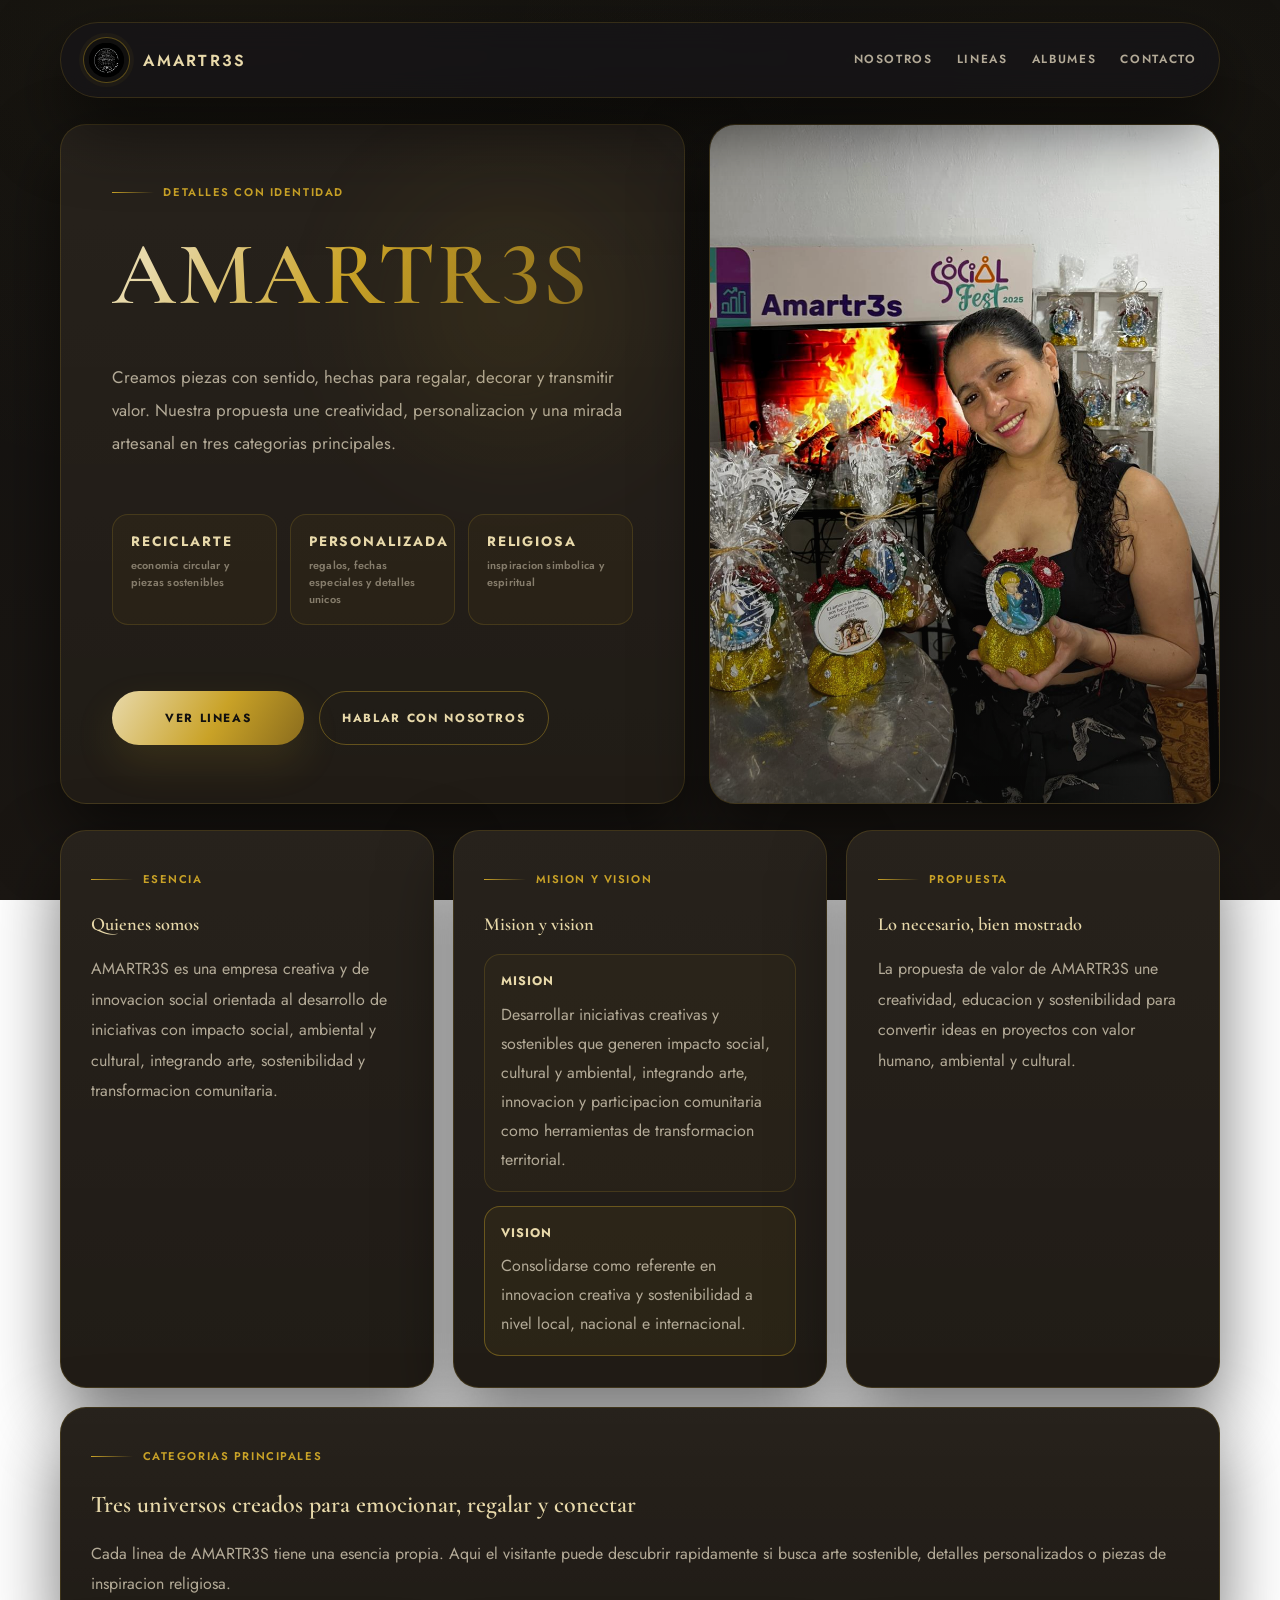
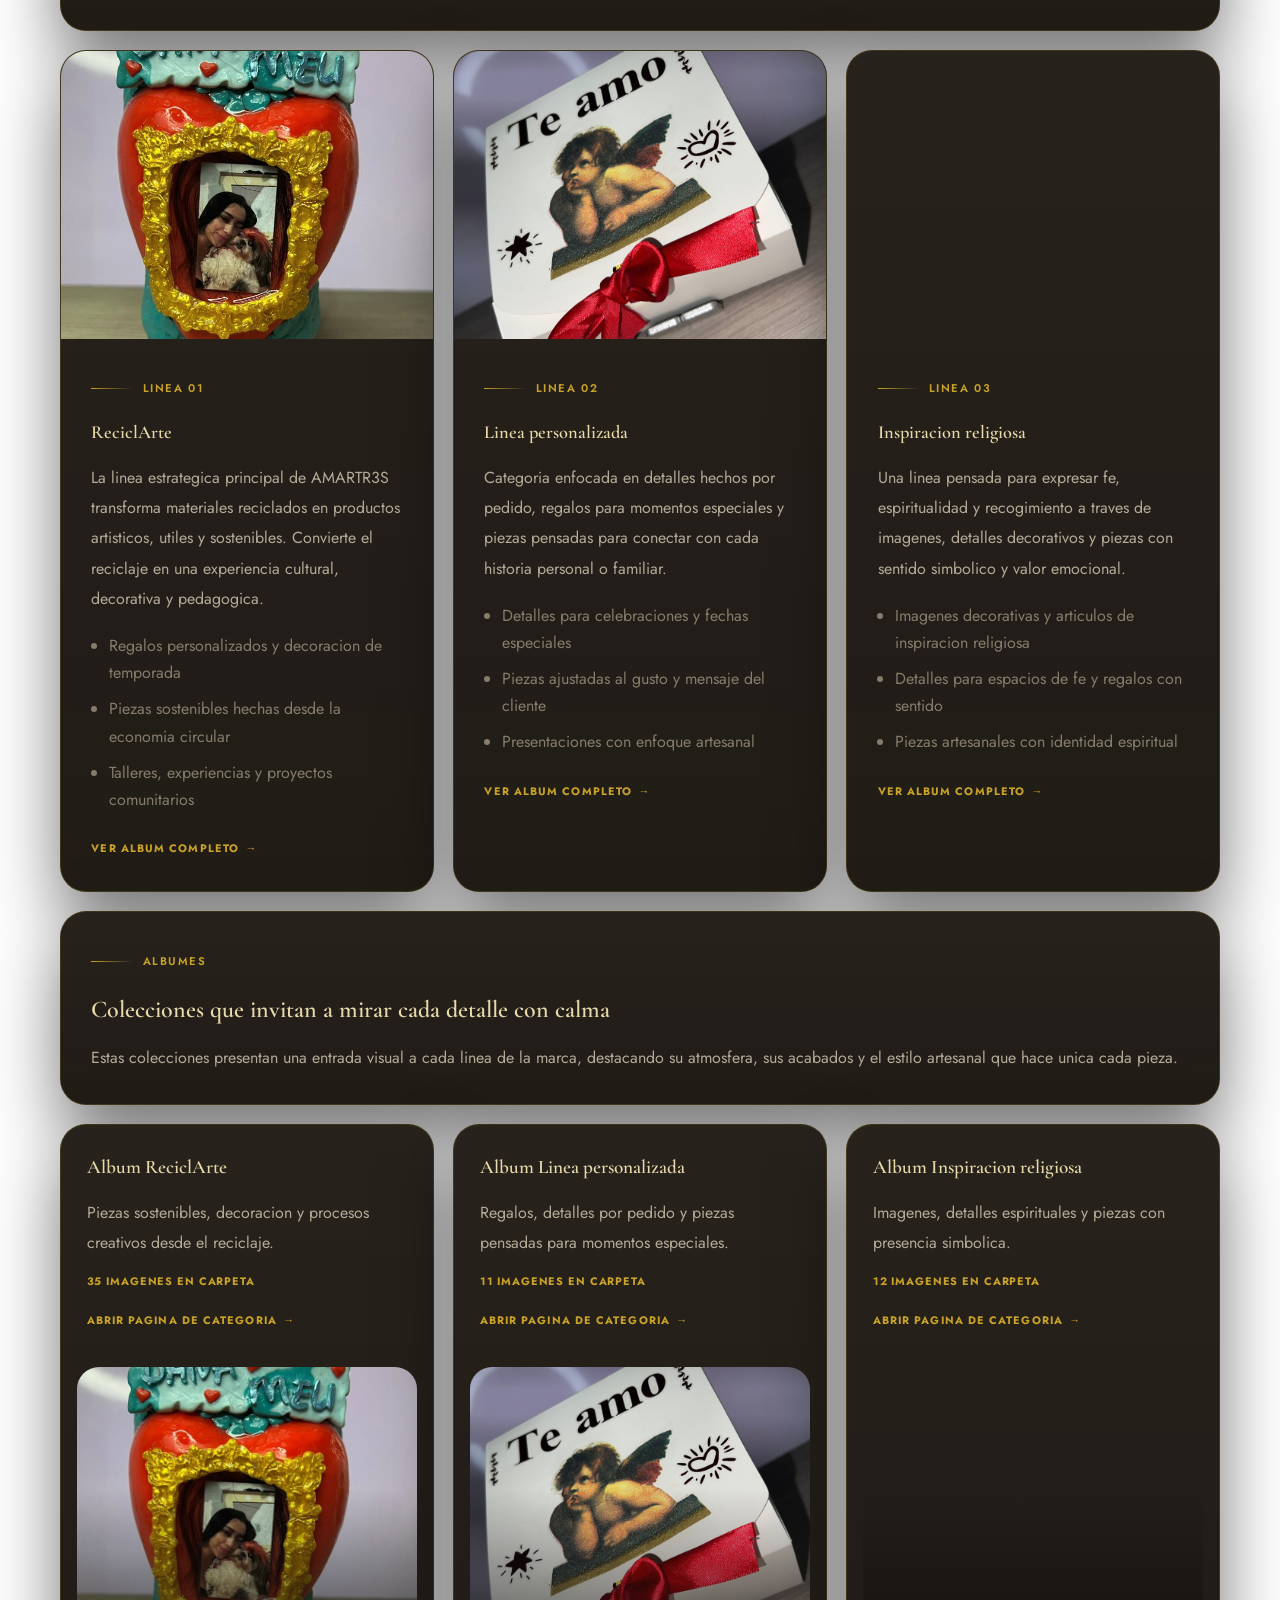
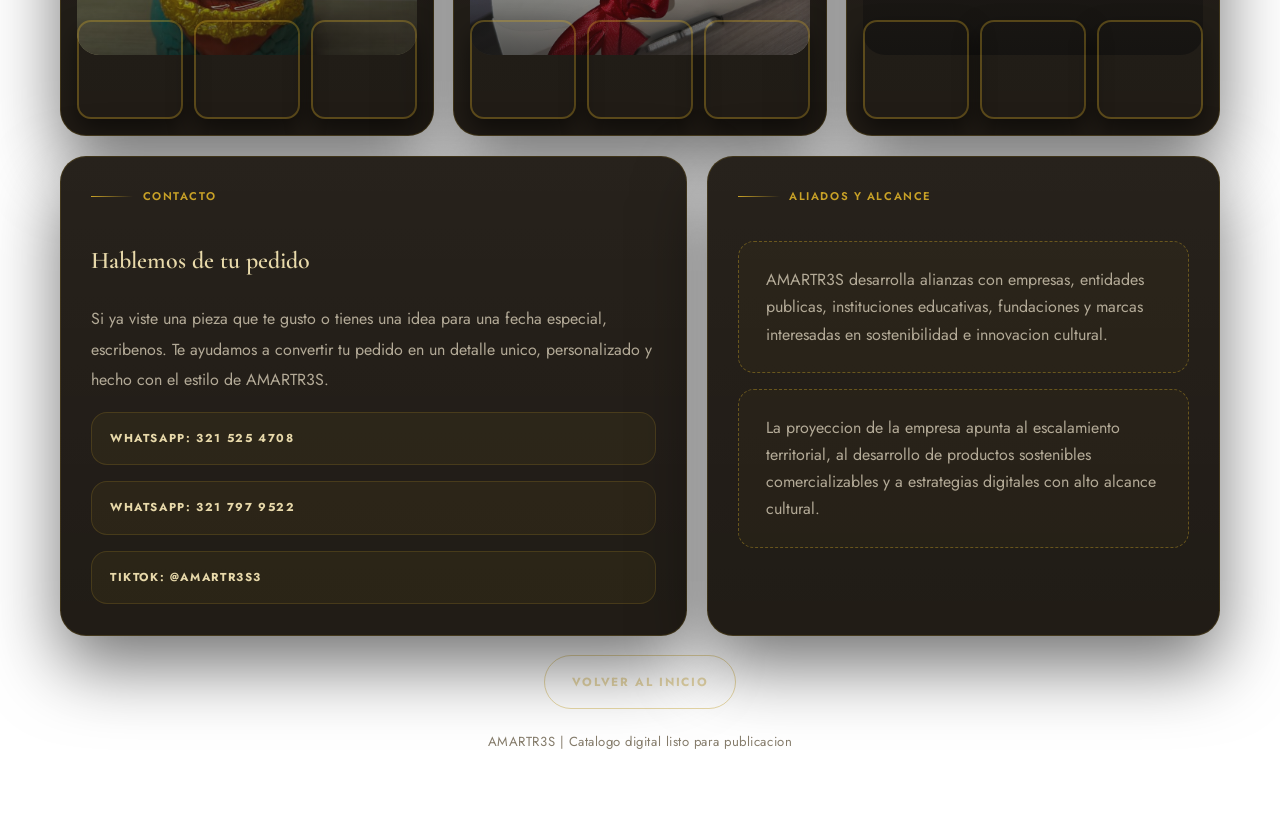
==== commit d32e8231: "Paleta mas sofisticada: negro carbon, marron oscuro, dorado envejecido y crema como acentos; corrige" ====
--- a/index.html
+++ b/index.html
@@ -4,7 +4,7 @@
         <title>AMARTR3S</title>
         <meta charset="utf-8" />
         <meta name="viewport" content="width=device-width, initial-scale=1" />
-        <meta name="theme-color" content="#08070a" />
+        <meta name="theme-color" content="#11100f" />
         <meta
             name="description"
             content="AMARTR3S crea detalles personalizados, decoracion reciclada y articulos con inspiracion religiosa."
--- a/assets/css/theme.css
+++ b/assets/css/theme.css
@@ -4,25 +4,25 @@
    ========================================================= */
 
 :root {
-    --black: #08070a;
-    --black-soft: #0f0d10;
-    --charcoal: #17141a;
-    --charcoal-2: #1f1a1f;
-    --line: rgba(212, 175, 55, 0.18);
-    --line-strong: rgba(212, 175, 55, 0.4);
-
-    --gold: #d4af37;
-    --gold-light: #f2dc9b;
-    --gold-deep: #9c7a24;
-    --gold-glow: rgba(212, 175, 55, 0.28);
-
-    --ink: #f4efe4;
-    --muted: #b9b0a2;
-    --muted-2: #8b8377;
+    --black: #11100f;
+    --black-soft: #1b1713;
+    --charcoal: #1d1812;
+    --charcoal-2: #241f18;
+    --line: rgba(201, 162, 39, 0.18);
+    --line-strong: rgba(201, 162, 39, 0.4);
+
+    --gold: #c9a227;
+    --gold-light: #e8d9aa;
+    --gold-deep: #8a6c1d;
+    --gold-glow: rgba(201, 162, 39, 0.16);
+
+    --ink: #ece5d5;
+    --muted: #b3aa97;
+    --muted-2: #857c6b;
 
     --card: linear-gradient(180deg, rgba(255, 255, 255, 0.045), rgba(255, 255, 255, 0.015));
     --shadow: 0 30px 70px rgba(0, 0, 0, 0.55);
-    --shadow-gold: 0 18px 40px rgba(212, 175, 55, 0.14);
+    --shadow-gold: 0 18px 40px rgba(201, 162, 39, 0.14);
     --radius: 26px;
     --radius-sm: 16px;
 }
@@ -40,9 +40,10 @@
 body {
     margin: 0;
     background:
-        radial-gradient(circle at 12% 0%, rgba(212, 175, 55, 0.1), transparent 32%),
-        radial-gradient(circle at 88% 18%, rgba(212, 175, 55, 0.07), transparent 30%),
+        radial-gradient(ellipse at 18% -8%, rgba(201, 162, 39, 0.05), transparent 42%),
+        radial-gradient(ellipse at 85% 12%, rgba(201, 162, 39, 0.035), transparent 40%),
         linear-gradient(180deg, var(--black) 0%, var(--black-soft) 100%);
+    background-attachment: fixed;
     color: var(--ink);
     -webkit-font-smoothing: antialiased;
     text-rendering: optimizeLegibility;
@@ -64,6 +65,8 @@
     font-weight: 600;
     color: var(--ink);
     margin: 0;
+    font-variant-numeric: lining-nums proportional-nums;
+    font-feature-settings: "lnum" 1;
 }
 
 a,
@@ -177,6 +180,7 @@
     color: var(--gold-light);
     font-size: 1rem;
     font-weight: 600;
+    font-variant-numeric: lining-nums proportional-nums;
 }
 
 .brand img {
@@ -187,7 +191,7 @@
     background: var(--black);
     padding: 0.3rem;
     border: 1px solid var(--line-strong);
-    box-shadow: 0 0 0 4px rgba(212, 175, 55, 0.05);
+    box-shadow: 0 0 0 4px rgba(201, 162, 39, 0.05);
 }
 
 .nav-links,
@@ -244,7 +248,7 @@
     flex-shrink: 0;
     border: 1px solid var(--line);
     border-radius: 999px;
-    background: rgba(212, 175, 55, 0.06);
+    background: rgba(201, 162, 39, 0.06);
     cursor: pointer;
     padding: 0;
 }
@@ -351,11 +355,13 @@
 .hero-copy:before {
     content: "";
     position: absolute;
-    top: -40%;
-    right: -20%;
-    width: 60%;
-    height: 140%;
-    background: radial-gradient(circle, var(--gold-glow), transparent 70%);
+    top: 0;
+    right: 0;
+    width: 55%;
+    height: 55%;
+    background: radial-gradient(circle, rgba(201, 162, 39, 0.35), transparent 65%);
+    filter: blur(70px);
+    opacity: 0.45;
     pointer-events: none;
 }
 
@@ -398,7 +404,7 @@
     padding: 1rem 1.1rem;
     border: 1px solid var(--line);
     border-radius: var(--radius-sm);
-    background: rgba(212, 175, 55, 0.045);
+    background: rgba(201, 162, 39, 0.045);
     color: var(--ink);
     font-size: 0.68rem;
     font-weight: 600;
@@ -412,7 +418,7 @@
     transform: translateY(-4px);
     border-color: var(--line-strong);
     box-shadow: var(--shadow-gold);
-    background: rgba(212, 175, 55, 0.09);
+    background: rgba(201, 162, 39, 0.09);
 }
 
 .pill-title {
@@ -464,7 +470,7 @@
 .cta.primary:hover,
 .back-link:hover {
     transform: translateY(-3px);
-    box-shadow: 0 22px 46px rgba(212, 175, 55, 0.26);
+    box-shadow: 0 22px 46px rgba(201, 162, 39, 0.26);
 }
 
 .cta.secondary,
@@ -476,7 +482,7 @@
 
 .cta.secondary:hover,
 .back-link.secondary:hover {
-    background: rgba(212, 175, 55, 0.08);
+    background: rgba(201, 162, 39, 0.08);
     transform: translateY(-3px);
 }
 
@@ -502,7 +508,7 @@
     content: "";
     position: absolute;
     inset: 0;
-    background: linear-gradient(180deg, rgba(8, 7, 10, 0) 40%, rgba(8, 7, 10, 0.55) 100%);
+    background: linear-gradient(180deg, rgba(17, 16, 15, 0) 40%, rgba(17, 16, 15, 0.55) 100%);
     pointer-events: none;
 }
 
@@ -562,12 +568,12 @@
     padding: 1rem 1rem 1.05rem 1rem;
     border-radius: var(--radius-sm);
     border: 1px solid var(--line);
-    background: rgba(212, 175, 55, 0.035);
+    background: rgba(201, 162, 39, 0.035);
 }
 
 .split-note.vision {
     border-color: var(--line-strong);
-    background: rgba(212, 175, 55, 0.06);
+    background: rgba(201, 162, 39, 0.06);
 }
 
 .split-note h4 {
@@ -681,7 +687,7 @@
     content: "";
     position: absolute;
     inset: 1rem 1rem 0 1rem;
-    background: linear-gradient(180deg, transparent 42%, rgba(8, 7, 10, 0.7) 100%);
+    background: linear-gradient(180deg, transparent 42%, rgba(17, 16, 15, 0.7) 100%);
     border-radius: 22px;
     pointer-events: none;
 }
@@ -710,7 +716,7 @@
     border-radius: 14px;
     object-fit: cover;
     display: block;
-    border: 2px solid rgba(212, 175, 55, 0.35);
+    border: 2px solid rgba(201, 162, 39, 0.35);
     box-shadow: 0 12px 24px rgba(0, 0, 0, 0.5);
 }
 
@@ -751,7 +757,7 @@
     align-items: center;
     padding: 1rem 1.1rem;
     border-radius: var(--radius-sm);
-    background: rgba(212, 175, 55, 0.06);
+    background: rgba(201, 162, 39, 0.06);
     border: 1px solid var(--line);
     color: var(--gold-light);
     font-size: 0.72rem;
@@ -761,14 +767,14 @@
 
 .contact-chip:hover {
     border-color: var(--line-strong);
-    background: rgba(212, 175, 55, 0.11);
+    background: rgba(201, 162, 39, 0.11);
     transform: translateY(-2px);
 }
 
 .contact-note {
     padding: 1.5rem 1.7rem;
     border-radius: var(--radius-sm);
-    background: rgba(212, 175, 55, 0.035);
+    background: rgba(201, 162, 39, 0.035);
     border: 1px dashed var(--line-strong);
     color: var(--muted);
 }
@@ -842,7 +848,7 @@
     position: absolute;
     inset: auto 0 0 0;
     padding: 1.1rem 0.95rem 0.65rem 0.95rem;
-    background: linear-gradient(180deg, rgba(8, 7, 10, 0) 45%, rgba(8, 7, 10, 0.55) 78%, rgba(8, 7, 10, 0.9) 100%);
+    background: linear-gradient(180deg, rgba(17, 16, 15, 0) 45%, rgba(17, 16, 15, 0.55) 78%, rgba(17, 16, 15, 0.9) 100%);
     text-align: left;
 }
 
@@ -888,7 +894,7 @@
     padding: 0.42rem 0.7rem;
     border-radius: 999px;
     border: 1px dashed var(--line-strong);
-    background: rgba(212, 175, 55, 0.06);
+    background: rgba(201, 162, 39, 0.06);
     color: var(--gold-light);
     font-size: 0.58rem;
     font-weight: 700;
@@ -900,14 +906,14 @@
 
 .item-view:hover,
 .item-view:focus {
-    background: rgba(212, 175, 55, 0.16);
+    background: rgba(201, 162, 39, 0.16);
 }
 
 .item-details {
     justify-self: end;
     margin-top: 0;
     border-radius: 999px;
-    background: rgba(212, 175, 55, 0.06);
+    background: rgba(201, 162, 39, 0.06);
     border: 1px dashed var(--line-strong);
     overflow: hidden;
     min-width: 0;
@@ -937,7 +943,7 @@
     width: 1rem;
     height: 1rem;
     border-radius: 999px;
-    background: rgba(212, 175, 55, 0.14);
+    background: rgba(201, 162, 39, 0.14);
     display: inline-flex;
     align-items: center;
     justify-content: center;
@@ -980,20 +986,24 @@
 .modal-shell {
     position: fixed;
     inset: 0;
-    display: none;
+    display: flex;
     align-items: center;
     justify-content: center;
     padding: 1.2rem;
-    background: rgba(4, 3, 5, 0.86);
+    background: rgba(17, 16, 15, 0.86);
     backdrop-filter: blur(6px);
     z-index: 1000;
     overflow: auto;
     overscroll-behavior: contain;
     -webkit-overflow-scrolling: touch;
+    opacity: 0;
+    visibility: hidden;
+    transition: opacity 0.22s ease;
 }
 
 .modal-shell.active {
-    display: flex;
+    opacity: 1;
+    visibility: visible;
 }
 
 .modal-panel {
@@ -1007,6 +1017,12 @@
     background: var(--charcoal);
     border: 1px solid var(--line-strong);
     box-shadow: 0 40px 100px rgba(0, 0, 0, 0.7);
+    transform: scale(0.96);
+    transition: transform 0.22s ease;
+}
+
+.modal-shell.active .modal-panel {
+    transform: scale(1);
 }
 
 .modal-visual {
@@ -1043,7 +1059,7 @@
     height: 2.6rem;
     border: 1px solid var(--line);
     border-radius: 999px;
-    background: rgba(212, 175, 55, 0.08);
+    background: rgba(201, 162, 39, 0.08);
     color: var(--gold-light);
     font-size: 1.2rem;
     cursor: pointer;
@@ -1051,7 +1067,7 @@
 }
 
 .modal-close:hover {
-    background: rgba(212, 175, 55, 0.18);
+    background: rgba(201, 162, 39, 0.18);
     border-color: var(--line-strong);
 }
 
@@ -1073,7 +1089,7 @@
 .detail-box {
     padding: 1rem 1.1rem;
     border-radius: var(--radius-sm);
-    background: rgba(212, 175, 55, 0.035);
+    background: rgba(201, 162, 39, 0.035);
     border: 1px solid var(--line);
 }
 
@@ -1178,7 +1194,7 @@
     .nav-links a:hover,
     .nav-link:hover,
     .nav a:hover {
-        background: rgba(212, 175, 55, 0.06);
+        background: rgba(201, 162, 39, 0.06);
     }
 
     .nav-links a:after,
@@ -1218,6 +1234,12 @@
 
     .hero-copy {
         padding: 1.6rem;
+    }
+
+    .hero-copy:before {
+        width: 70%;
+        height: 35%;
+        opacity: 0.3;
     }
 
     .hero h1 {
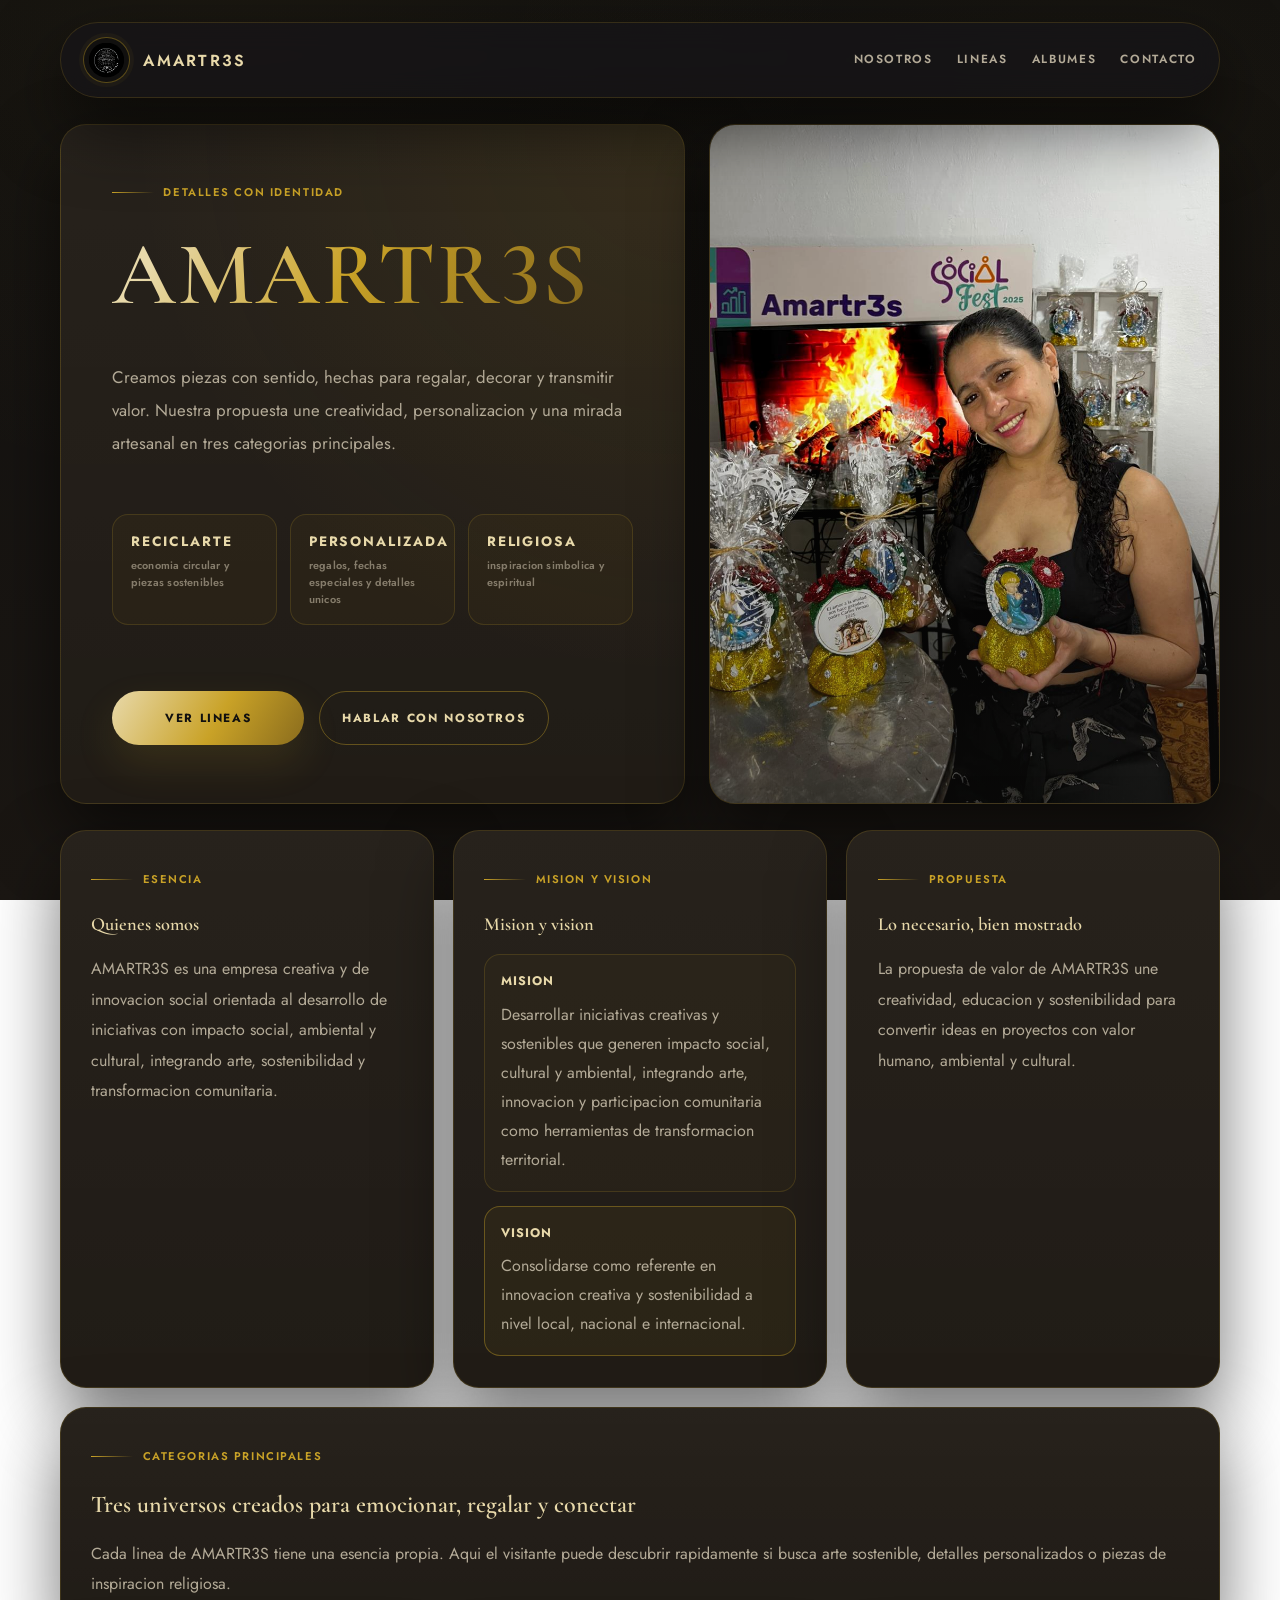
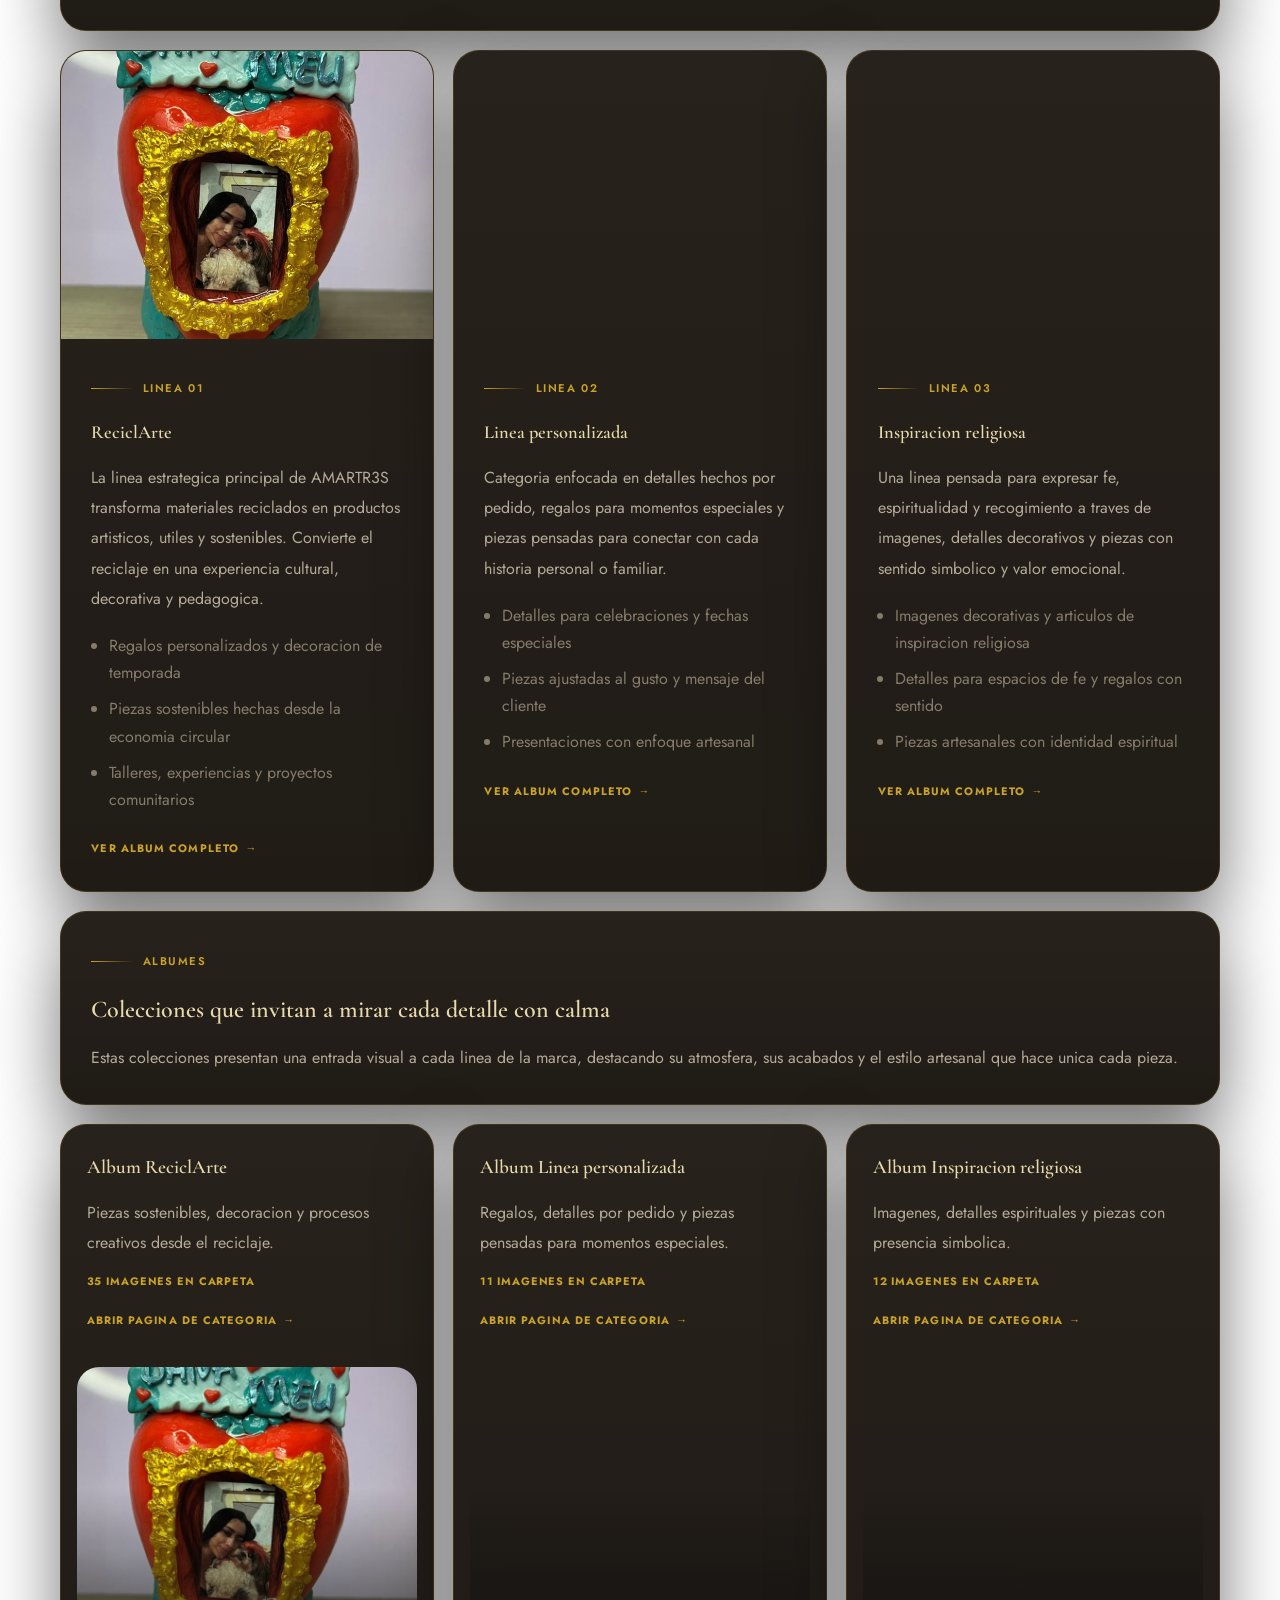
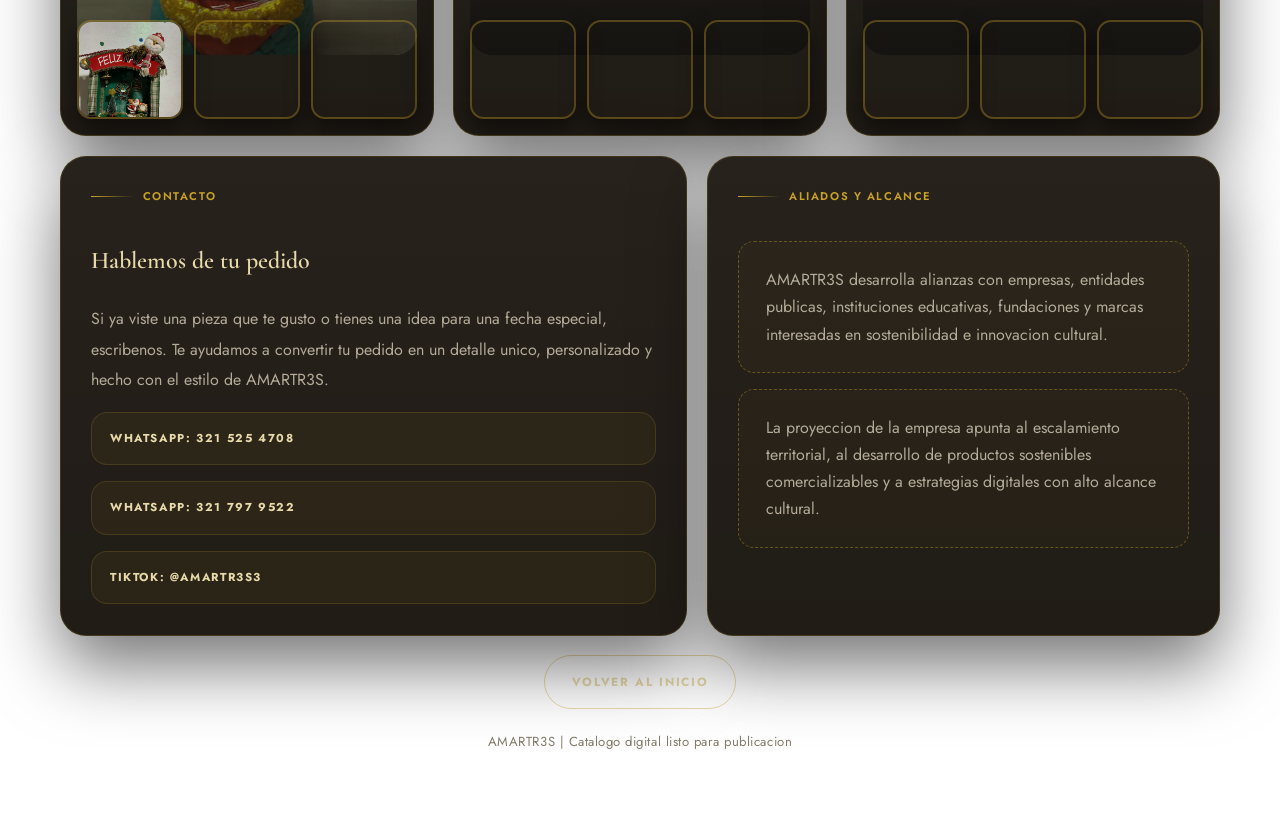
==== commit dca2e8a1: "Elimina el resplandor en pseudo-elemento que causaba una linea dura en el hero; usa un degradado rad" ====
--- a/index.html
+++ b/index.html
@@ -15,7 +15,7 @@
             href="https://fonts.googleapis.com/css2?family=Cormorant+Garamond:wght@500;600;700&family=Jost:wght@400;500;600;700&display=swap"
             rel="stylesheet"
         />
-        <link rel="stylesheet" href="assets/css/theme.css" />
+        <link rel="stylesheet" href="assets/css/theme.css?v=3" />
     </head>
     <body class="is-preload">
         <div id="wrapper">
--- a/assets/css/theme.css
+++ b/assets/css/theme.css
@@ -350,19 +350,7 @@
     gap: 0.6rem;
     position: relative;
     overflow: hidden;
-}
-
-.hero-copy:before {
-    content: "";
-    position: absolute;
-    top: 0;
-    right: 0;
-    width: 55%;
-    height: 55%;
-    background: radial-gradient(circle, rgba(201, 162, 39, 0.35), transparent 65%);
-    filter: blur(70px);
-    opacity: 0.45;
-    pointer-events: none;
+    background-image: radial-gradient(circle at 100% 0%, rgba(201, 162, 39, 0.1), transparent 60%), var(--card);
 }
 
 .hero h1 {
@@ -1234,12 +1222,7 @@
 
     .hero-copy {
         padding: 1.6rem;
-    }
-
-    .hero-copy:before {
-        width: 70%;
-        height: 35%;
-        opacity: 0.3;
+        background-image: radial-gradient(circle at 100% 0%, rgba(201, 162, 39, 0.07), transparent 55%), var(--card);
     }
 
     .hero h1 {
